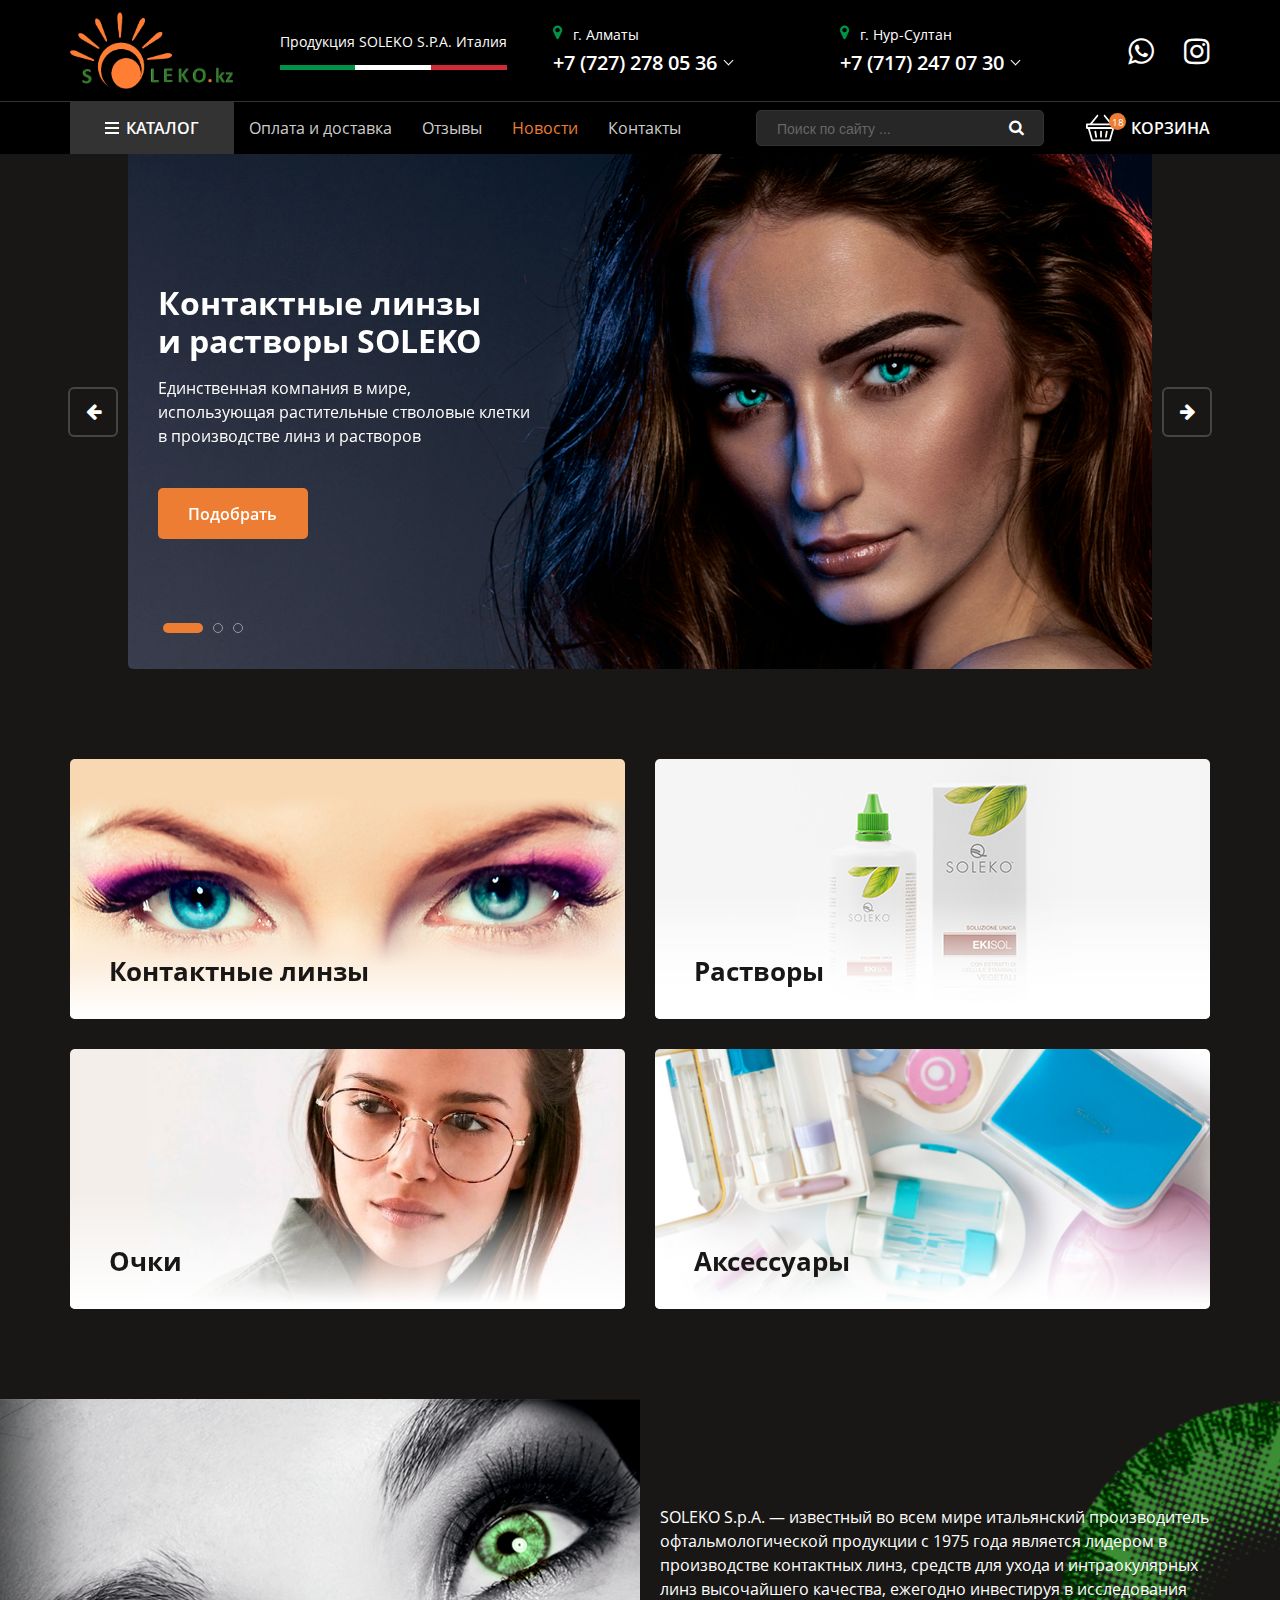
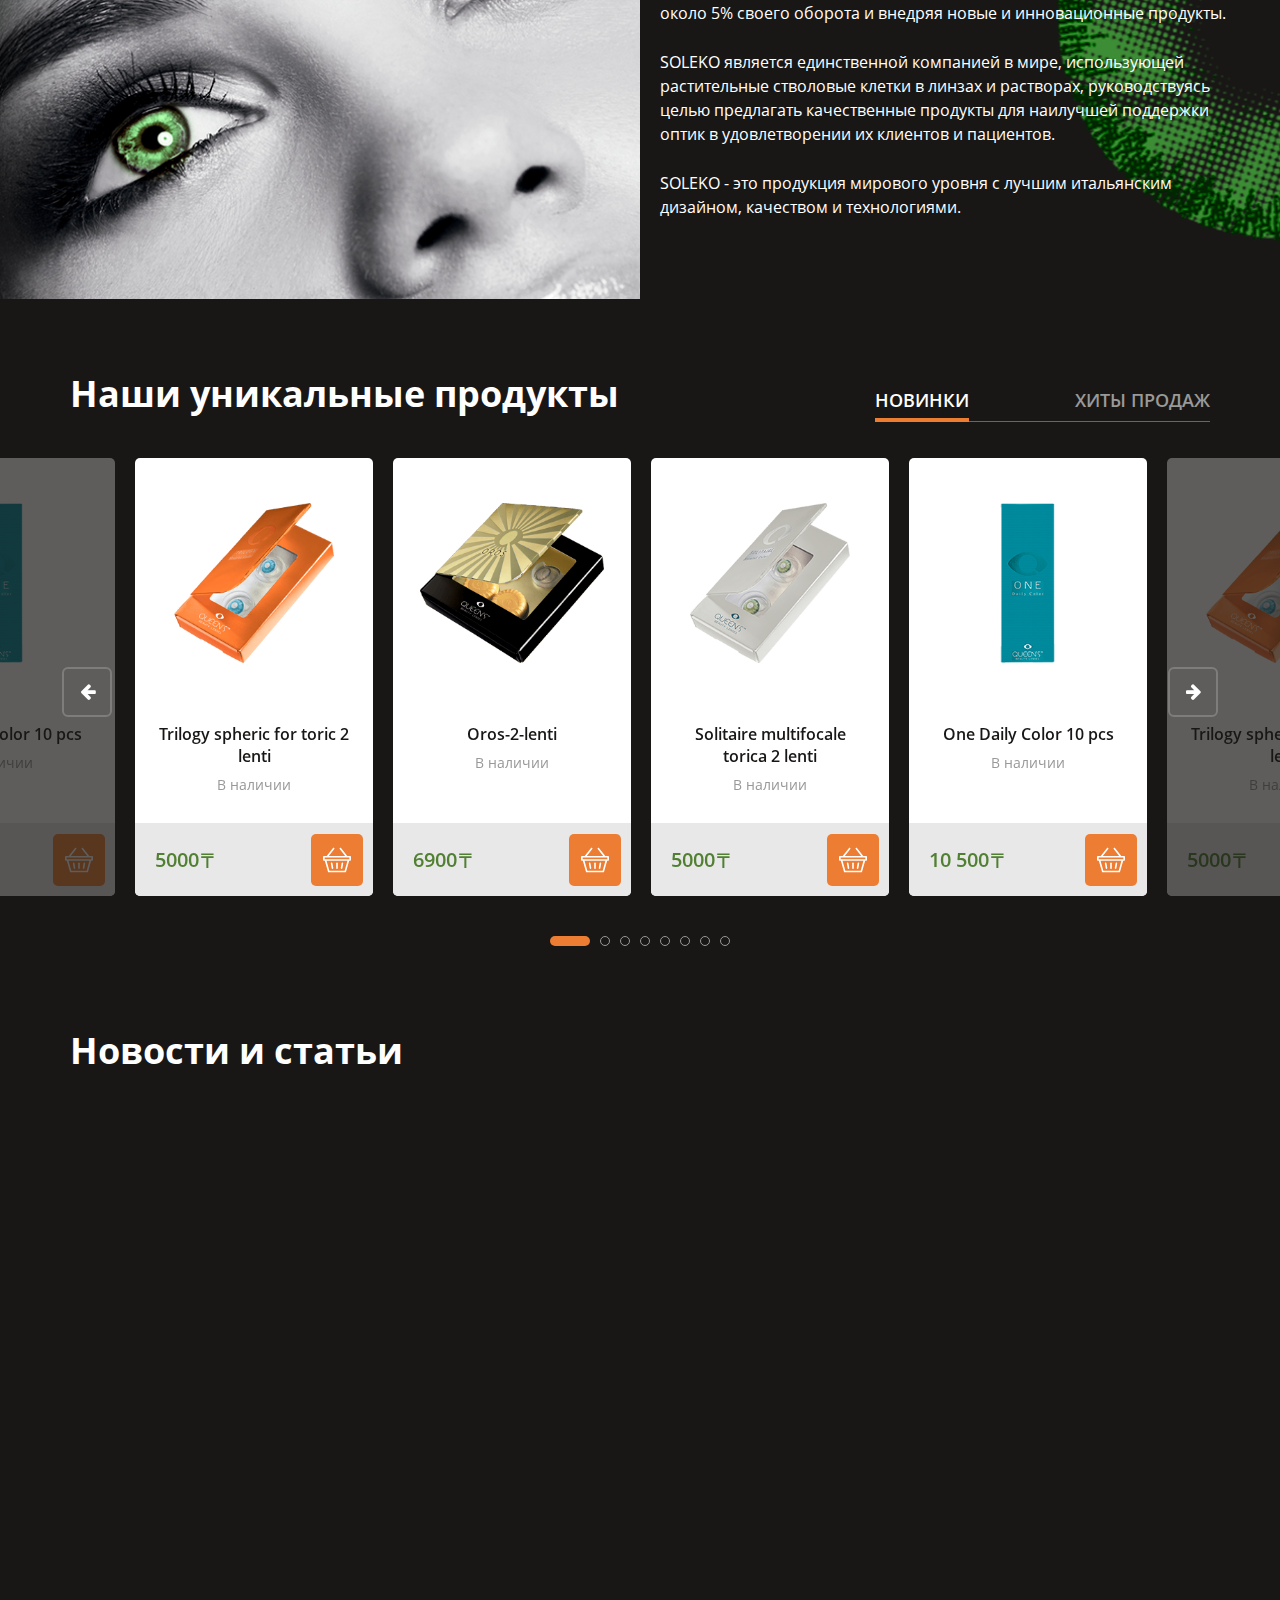
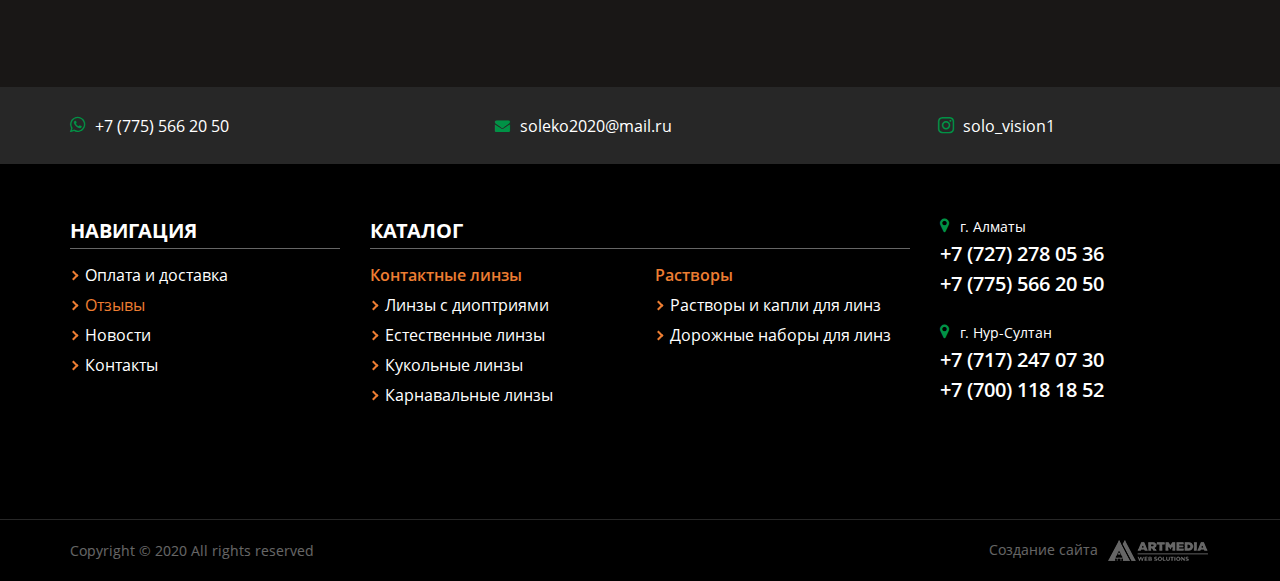
==== index.html @ b7d1049a "initial commit" ====
<!DOCTYPE html>
<html lang="ru">
<head>
	<meta charset="UTF-8">
    <meta name="viewport" content="width=device-width, initial-scale=1.0, maximum-scale=1">
    <meta http-equiv="X-UA-Compatible" content="ie=edge">
	<title>Главная</title>
	<link rel="stylesheet" href="css/libs.css">
	<link rel="stylesheet" href="css/style.css">
</head>
<body>
	<div class="preload">
		<div class="sk-double-bounce">
			<div class="sk-child sk-double-bounce-1"></div>
			<div class="sk-child sk-double-bounce-2"></div>
		</div>
	</div>
	
	<header class="header">
		<div class="header__upper">
			<div class="nav--btn">
				<span></span>
				<span></span>
				<span></span>
			</div>
			<div class="container flex spb center">
				<a href="index.html" class="logo-link"><img src="./img/logo.png" alt=""></a>
				<div class="col col--italy">
					<div class="text-sm">Продукция SOLEKO S.P.A. Италия</div>
					<div class="it-flag">
						<span></span>
						<span></span>
						<span></span>
					</div>
				</div>
	
				<div class="col col--loc">
					<div class="col--location text-sm">г. Алматы</div>
					<div class="dropdown">
						<a href="tel:+7(727)2780536">+7 (727) 278 05 36</a>
						<div class="trigger"></div>
						<div class="dropdown-menu">
							<a href="tel:+7(727)2780536">+7 (727) 278 05 37</a>
							<a href="tel:+7(727)2780536">+7 (727) 278 05 38</a>
							<a href="tel:+7(727)2780536">+7 (727) 278 05 49</a>
						</div>
					</div>
				</div>
	
				<div class="col col--loc">
					<div class="col--location text-sm">г. Нур-Султан</div>
					<div class="dropdown">
						<a href="tel:+7(727)2780536">+7 (717) 247 07 30</a>
						<div class="trigger"></div>
						<div class="dropdown-menu">
							<a href="tel:+7(727)2780536">+7 (727) 278 05 37</a>
							<a href="tel:+7(727)2780536">+7 (727) 278 05 38</a>
							<a href="tel:+7(727)2780536">+7 (727) 278 05 49</a>
						</div>
					</div>
				</div>
	
				<div class="h-soc flex center">
					<a href="https://wa.me/87272780536" target="_blank"><i class="fa fa-whatsapp" aria-hidden="true"></i></a>
					<a href="#" target="_blank"><i class="fa fa-instagram" aria-hidden="true"></i></a>
				</div>
	
			</div>
		</div>
	
		<div class="header__bottom">
			<div class="container flex spb center">
				<nav class="nav flex spb center">
					<div class="dropdown">
						<div class="ham">
							<span></span>
							<span></span>
							<span></span>
						</div>
						<a href="#" class="trigger">Каталог</a>
						<div class="dropdown-menu">
							<a href="category.html">Контактные линзы</a>
							<a href="category.html">Аксессуары</a>
							<a href="category.html">Растворы</a>
							<a href="category.html">Контактные линзы</a>
							<a href="category.html">Очки</a>
							<a href="category.html">Растворы</a>
						</div>
					</div>
	
					<a href="order.html">Оплата и доставка</a>
					<a href="#">Отзывы</a>
					<a href="#" class="active">Новости</a>
					<a href="contacts.html">Контакты</a>
				</nav>
	
				<div class="search-bar">
					<div class="m search-trigger"><i class="fa fa-search" aria-hidden="true"></i></div>
					<input type="search" required placeholder="Поиск по сайту ...">
					<button type="submit"><i class="fa fa-search" aria-hidden="true"></i></button>
				</div>
	
				<a href="cart.html" class="cart-link flex center">
					<img src="./img/basket.svg" alt="">
					<div class="mark">18</div>
					<span>Корзина</span>
				</a>
	
			</div>
		</div>
	
	</header>
	
	<div class="modal" id="success-send">
		<div class="modal__layer"></div>
		<div class="modal__block">
			<a href="#" class="close"></a>
			<h4>Ваша заявка успешно отправлена</h4>
		</div>
	</div>
	<div class="wrapper index-page">

		<section class="i-sl__section">
			<div class="container1500 slider i-sl">
				<div class="item">
					<img src="./img/sl1.jpg" alt="">
					<div class="container">
						<h1 class="wow fadeInUp" data-wow-duration=".9s">Контактные линзы<br>и растворы SOLEKO</h1>
						<div class="slider__desc wow fadeIn" data-wow-delay="1.1s" data-wow-duration="1s">Единственная компания в мире, <br>использующая растительные стволовые клетки <br>в производстве линз и растворов</div>
						<a href="category.html" class="btn">Подобрать</a>
					</div>
				</div>

				<div class="item">
					<img src="./img/sl1.jpg" alt="">
					<div class="container">
						<h1 class="wow fadeInUp" data-wow-duration=".9s">Контактные линзы<br>и растворы SOLEKO</h1>
						<div class="slider__desc wow fadeIn" data-wow-delay="1.1s" data-wow-duration="1s">Единственная компания в мире, <br>использующая растительные стволовые клетки <br>в производстве линз и растворов</div>
						<a href="category.html" class="btn">Подобрать</a>
					</div>
				</div>

				<div class="item">
					<img src="./img/sl1.jpg" alt="">
					<div class="container">
						<h1 class="wow fadeInUp" data-wow-duration=".9s">Контактные линзы<br>и растворы SOLEKO</h1>
						<div class="slider__desc wow fadeIn" data-wow-delay="1.1s" data-wow-duration="1s">Единственная компания в мире, <br>использующая растительные стволовые клетки <br>в производстве линз и растворов</div>
						<a href="category.html" class="btn">Подобрать</a>
					</div>
				</div>

			</div>
		</section>

		<section>
			<div class="container">
				<div class="catalog__grid">
					<a href="catalog.html" class="catalog__card">
						<div class="img-c">
							<img src="./img/c1.jpg" alt="">
						</div>
						<div class="catalog__card-name">Контактные линзы</div>
					</a>

					<a href="catalog.html" class="catalog__card">
						<div class="img-c">
							<img src="./img/c2.jpg" alt="">
						</div>
						<div class="catalog__card-name">Растворы</div>
					</a>

					<a href="catalog.html" class="catalog__card">
						<div class="img-c">
							<img src="./img/c3.jpg" alt="">
						</div>
						<div class="catalog__card-name">Очки</div>
					</a>

					<a href="catalog.html" class="catalog__card">
						<div class="img-c">
							<img src="./img/c4.jpg" alt="">
						</div>
						<div class="catalog__card-name">Аксессуары</div>
					</a>
				</div>
			</div>
		</section>

		<section class="ia">
			<img src="./img/side1.jpg" alt="" class="decor1">
			<img src="./img/g-l.png" alt="" class="decor2">
			<div class="ia__container">
				<h2 class="wow fadeInUp" data-wow-delay=".4s" data-wow-duration="1s">
					<div class="text-sm orange">О компании</div>
					SOLEKO
				</h2>

				<p>SOLEKO S.p.A. — известный во всем мире итальянский производитель офтальмологической  продукции с   1975 года является лидером в производстве контактных линз,  средств для ухода и интраокулярных линз высочайшего качества,  ежегодно инвестируя в исследования около 5% своего оборота и внедряя новые и инновационные продукты.</p>
				<p>SOLEKO является единственной компанией в мире,  использующей  растительные стволовые клетки в линзах и растворах, руководствуясь  целью предлагать качественные продукты для наилучшей поддержки  оптик в удовлетворении их клиентов и пациентов.</p>
				<p>SOLEKO - это продукция мирового уровня с  лучшим итальянским дизайном, качеством и технологиями.</p>
			</div>
		</section>

		<section class="else-section">
			<div class="container">
				<div class="flex spb upper-flex">
					<h2>Наши уникальные продукты</h2>

					<ul id="tabs" class="flex">
							<li id="current" class="tab-head"><a href="#" title="tab1">Новинки</a></li>
							<li id="" class="tab-head"><a href="#" title="tab2">Хиты продаж</a></li>
					</ul>
				</div>
				 
				<div id="content">
					<div id="tab1">
						<div class="else-slider else-slider1 slider-margin-fix slider">
						
							<div class="card">
								<a href="card.html" class="card__upper">
									<img src="./img/el1.png" alt="">
									<div class="card__title">Trilogy spheric for toric 2 lenti</div>
									<div class="card__stock">В наличии</div>
								</a>
								<div class="card__bottom">
									<div class="price">5000</div>
									<div class="btn"><img src="./img/basket.svg" alt=""></div>
								</div>
							</div>

							<div class="card">
								<a href="card.html" class="card__upper">
									<img src="./img/el2.png" alt="">
									<div class="card__title">Oros-2-lenti</div>
									<div class="card__stock">В наличии</div>
								</a>
								<div class="card__bottom">
									<div class="price">6900</div>
									<div class="btn"><img src="./img/basket.svg" alt=""></div>
								</div>
							</div>

							<div class="card">
								<a href="card.html" class="card__upper">
									<img src="./img/el3.png" alt="">
									<div class="card__title">Solitaire multifocale torica 2 lenti</div>
									<div class="card__stock">В наличии</div>
								</a>
								<div class="card__bottom">
									<div class="price">5000</div>
									<div class="btn"><img src="./img/basket.svg" alt=""></div>
								</div>
							</div>

							<div class="card">
								<a href="card.html" class="card__upper">
									<img src="./img/el4.png" alt="">
									<div class="card__title">One Daily Color 10 pcs</div>
									<div class="card__stock">В наличии</div>
								</a>
								<div class="card__bottom">
									<div class="price">10 500</div>
									<div class="btn"><img src="./img/basket.svg" alt=""></div>
								</div>
							</div>

							<div class="card">
								<a href="card.html" class="card__upper">
									<img src="./img/el1.png" alt="">
									<div class="card__title">Trilogy spheric for toric 2 lenti</div>
									<div class="card__stock">В наличии</div>
								</a>
								<div class="card__bottom">
									<div class="price">5000</div>
									<div class="btn"><img src="./img/basket.svg" alt=""></div>
								</div>
							</div>

							<div class="card">
								<a href="card.html" class="card__upper">
									<img src="./img/el2.png" alt="">
									<div class="card__title">Oros-2-lenti</div>
									<div class="card__stock">В наличии</div>
								</a>
								<div class="card__bottom">
									<div class="price">6900</div>
									<div class="btn"><img src="./img/basket.svg" alt=""></div>
								</div>
							</div>

							<div class="card">
								<a href="card.html" class="card__upper">
									<img src="./img/el3.png" alt="">
									<div class="card__title">Solitaire multifocale torica 2 lenti</div>
									<div class="card__stock">В наличии</div>
								</a>
								<div class="card__bottom">
									<div class="price">5000</div>
									<div class="btn"><img src="./img/basket.svg" alt=""></div>
								</div>
							</div>

							<div class="card">
								<a href="card.html" class="card__upper">
									<img src="./img/el4.png" alt="">
									<div class="card__title">One Daily Color 10 pcs</div>
									<div class="card__stock">В наличии</div>
								</a>
								<div class="card__bottom">
									<div class="price">10 500</div>
									<div class="btn"><img src="./img/basket.svg" alt=""></div>
								</div>
							</div>

						</div>
					</div>

					<div id="tab2">
						<div class="else-slider else-slider2 slider-margin-fix slider">
						
							<div class="card">
								<a href="card.html" class="card__upper">
									<img src="./img/el1.png" alt="">
									<div class="card__title">Trilogy spheric for toric 2 lenti</div>
									<div class="card__stock">В наличии</div>
								</a>
								<div class="card__bottom">
									<div class="price">5000</div>
									<div class="btn"><img src="./img/basket.svg" alt=""></div>
								</div>
							</div>

							<div class="card">
								<a href="card.html" class="card__upper">
									<img src="./img/el2.png" alt="">
									<div class="card__title">Oros-2-lenti</div>
									<div class="card__stock">В наличии</div>
								</a>
								<div class="card__bottom">
									<div class="price">6900</div>
									<div class="btn"><img src="./img/basket.svg" alt=""></div>
								</div>
							</div>

							<div class="card">
								<a href="card.html" class="card__upper">
									<img src="./img/el3.png" alt="">
									<div class="card__title">Solitaire multifocale torica 2 lenti</div>
									<div class="card__stock">В наличии</div>
								</a>
								<div class="card__bottom">
									<div class="price">5000</div>
									<div class="btn"><img src="./img/basket.svg" alt=""></div>
								</div>
							</div>

							<div class="card">
								<a href="card.html" class="card__upper">
									<img src="./img/el4.png" alt="">
									<div class="card__title">One Daily Color 10 pcs</div>
									<div class="card__stock">В наличии</div>
								</a>
								<div class="card__bottom">
									<div class="price">10 500</div>
									<div class="btn"><img src="./img/basket.svg" alt=""></div>
								</div>
							</div>

							<div class="card">
								<a href="card.html" class="card__upper">
									<img src="./img/el1.png" alt="">
									<div class="card__title">Trilogy spheric for toric 2 lenti</div>
									<div class="card__stock">В наличии</div>
								</a>
								<div class="card__bottom">
									<div class="price">5000</div>
									<div class="btn"><img src="./img/basket.svg" alt=""></div>
								</div>
							</div>

							<div class="card">
								<a href="card.html" class="card__upper">
									<img src="./img/el2.png" alt="">
									<div class="card__title">Oros-2-lenti</div>
									<div class="card__stock">В наличии</div>
								</a>
								<div class="card__bottom">
									<div class="price">6900</div>
									<div class="btn"><img src="./img/basket.svg" alt=""></div>
								</div>
							</div>

							<div class="card">
								<a href="card.html" class="card__upper">
									<img src="./img/el3.png" alt="">
									<div class="card__title">Solitaire multifocale torica 2 lenti</div>
									<div class="card__stock">В наличии</div>
								</a>
								<div class="card__bottom">
									<div class="price">5000</div>
									<div class="btn"><img src="./img/basket.svg" alt=""></div>
								</div>
							</div>

							<div class="card">
								<a href="card.html" class="card__upper">
									<img src="./img/el4.png" alt="">
									<div class="card__title">One Daily Color 10 pcs</div>
									<div class="card__stock">В наличии</div>
								</a>
								<div class="card__bottom">
									<div class="price">10 500</div>
									<div class="btn"><img src="./img/basket.svg" alt=""></div>
								</div>
							</div>

						</div>
					</div>
				</div>

			</div>
		</section>

		<section class="news-section">
			<div class="container">
				<h2>Новости и статьи</h2>
				<div class="grid3">
					<a href="#" class="n-card wow fadeInUp" data-wow-duration="1.5s" data-wow-delay="0s">
						<div class="img-c"><img src="./img/n1.jpg" alt=""></div>
						<div class="n-card__text">
							<div class="n-card__title">Можно ли спать в контактных линзах?</div>
						<div class="n-card__desc">В городском ритме жизни при каждодневной усталости после работы (учебы) бывает, что на уход за контактными линзами не хватает, времени и сил. И мы часто задаемся такими вопросами, как: «Можно ли спать в контактных линзах?», «Не нанесет ли это вред зрению?», «Как это повлияет на срок службы линз?».</div>
						<div class="n-card__date">7 октября, 2020</div>
						</div>
					</a>
	
					<a href="#" class="n-card wow fadeInUp" data-wow-duration="1.5s" data-wow-delay=".6s">
						<div class="img-c"><img src="./img/n2.jpg" alt=""></div>
						<div class="n-card__text">
							<div class="n-card__title">Как правильно ухаживать за контактными линзами?</div>
						<div class="n-card__desc">Многие носители контактных линз не раз сталкивались с выражением, что комфортное ношение на протяжении всего срока линз зависит именно от «правильного» ухода за контактными линзами. Давайте попробуем разобраться, какой уход «правильный»?</div>
						<div class="n-card__date">5 октября, 2020</div>
						</div>
					</a>
	
					<a href="#" class="n-card wow fadeInUp" data-wow-duration="1.5s" data-wow-delay="1.2s">
						<div class="img-c"><img src="./img/n3.jpg" alt=""></div>
						<div class="n-card__text">
							<div class="n-card__title">Как подобрать базовую кривизну и диаметр линзы?</div>
						<div class="n-card__desc">Многие носители контактных линз не раз сталкивались с выражением, что комфортное ношение на протяжении всего срока линз зависит именно от «правильного» ухода за контактными линзами. Давайте попробуем разобраться, какой уход «правильный»?</div>
						<div class="n-card__date">2 октября, 2020</div>
						</div>
					</a>
				</div>
			</div>
		</section>

	</div>
<footer class="footer">
  <div class="footer__upper">
    <div class="container flex center spb">
      <a href="https://wa.me/87755662050" target="_blank" class="col--whatsapp">
        <span>+7 (775) 566 20 50</span>
      </a>

      <a href="mailto:soleko2020@mail.ru" target="_blank" class="col--email">
        <span>soleko2020@mail.ru</span>
      </a>

      <a href="#" target="_blank" class="col--inst">
        <span>solo_vision1</span>
      </a>
    </div>    
  </div>

  <div class="footer__middle">
    <div class="container grid3">
      <div class="f_col f--nav">
        <div class="f_col--title">Навигация</div>
        <ul class="check--list">
          <li><a href="#">Оплата и доставка</a></li>
          <li><a href="#" class="active">Отзывы</a></li>
          <li><a href="#">Новости</a></li>
          <li><a href="contacts.html">Контакты</a></li>
        </ul>
      </div>

      <div class="f_col f--cat">
        <div class="f_col--title">Каталог</div>
        <div class="grid2">

          <ul class="check--list with--subs">
            <li class="sub">Контактные линзы</li>
            <li><a href="category.html">Линзы с диоптриями</a></li>
            <li><a href="category.html">Естественные линзы</a></li>
            <li><a href="category.html">Кукольные линзы</a></li>
            <li><a href="category.html">Карнавальные линзы</a></li>
          </ul>

          <ul class="check--list with--subs">
            <li class="sub">Растворы</li>
            <li><a href="category.html">Растворы и капли для линз</a></li>
            <li><a href="category.html">Дорожные наборы для линз</a></li>
          </ul>

        </div>
      </div>

      <div class="f_col f--locations">
        <div class="loc--unit">
          <div class="col--location">г. Алматы</div>
          <a href="tel:+77272780536">+7 (727) 278 05 36</a>
          <a href="tel:+77272780536">+7 (775) 566 20 50</a>
        </div>

        <div class="loc--unit">
          <div class="col--location">г. Нур-Султан</div>
          <a href="tel:+77272780536">+7 (717) 247 07 30</a>
          <a href="tel:+77272780536">+7 (700) 118 18 52</a>
        </div>
      </div>
    </div>  
  </div>

  <div class="footer__bottom">
    <div class="container flex spb center">
      <div class="copy">Copyright © 2020 All rights reserved</div>
      <div class="art-link">
        <a href="https://www.artmedia.kz/" target="_blank">Создание сайта</a>
        <img src="./img/art.png" alt="">
      </div>
    </div>
  </div>
</footer>
<script type="text/javascript" src="js/jquery.js"></script>
<script type="text/javascript" src="js/libs.js"></script>
<script>
	wow = new WOW({
		boxClass:     'wow',      
		animateClass: 'animated', 
		offset:       0,          
		mobile:       false,       
		live:         true        
})
wow.init();		
</script>
<script type="text/javascript" src="js/main.js"></script>
</body>
</html>
---- css/libs.css ----
@charset 'UTF-8';.slick-next,.slick-prev{font-size:0;line-height:0;position:absolute;top:50%;display:block;width:20px;height:20px;padding:0;-webkit-transform:translate(0,-50%);-ms-transform:translate(0,-50%);transform:translate(0,-50%);cursor:pointer;color:transparent;border:none;outline:0;background:0 0}.slick-next:focus,.slick-next:hover,.slick-prev:focus,.slick-prev:hover{color:transparent;outline:0;background:0 0}.slick-next:focus:before,.slick-next:hover:before,.slick-prev:focus:before,.slick-prev:hover:before{opacity:1}.slick-next.slick-disabled:before,.slick-prev.slick-disabled:before{opacity:.25}.slick-next:before,.slick-prev:before{font-family:slick;font-size:20px;line-height:1;opacity:.75;color:#fff;-webkit-font-smoothing:antialiased;-moz-osx-font-smoothing:grayscale}.slick-prev{left:-25px}[dir=rtl] .slick-prev{right:-25px;left:auto}.slick-prev:before{content:'←'}[dir=rtl] .slick-prev:before{content:'→'}.slick-next{right:-25px}[dir=rtl] .slick-next{right:auto;left:-25px}.slick-next:before{content:'→'}[dir=rtl] .slick-next:before{content:'←'}.slick-dotted.slick-slider{margin-bottom:30px}.slick-dots{position:absolute;bottom:-25px;display:block;width:100%;padding:0;margin:0;list-style:none;text-align:center}.slick-dots li{position:relative;display:inline-block;width:20px;height:20px;margin:0 5px;padding:0;cursor:pointer}.slick-dots li button{font-size:0;line-height:0;display:block;width:20px;height:20px;padding:5px;cursor:pointer;color:transparent;border:0;outline:0;background:0 0}.slick-dots li button:focus,.slick-dots li button:hover{outline:0}.slick-dots li button:focus:before,.slick-dots li button:hover:before{opacity:1}.slick-dots li button:before{font-family:slick;font-size:6px;line-height:20px;position:absolute;top:0;left:0;width:20px;height:20px;content:'•';text-align:center;opacity:.25;color:#000;-webkit-font-smoothing:antialiased;-moz-osx-font-smoothing:grayscale}.slick-dots li.slick-active button:before{opacity:.75;color:#000}.slick-slider{position:relative;display:block;box-sizing:border-box;-webkit-user-select:none;-moz-user-select:none;-ms-user-select:none;user-select:none;-webkit-touch-callout:none;-khtml-user-select:none;-ms-touch-action:pan-y;touch-action:pan-y;-webkit-tap-highlight-color:transparent}.slick-list{position:relative;display:block;overflow:hidden;margin:0;padding:0}.slick-list:focus{outline:0}.slick-list.dragging{cursor:pointer;cursor:hand}.slick-slider .slick-list,.slick-slider .slick-track{-webkit-transform:translate3d(0,0,0);-moz-transform:translate3d(0,0,0);-ms-transform:translate3d(0,0,0);-o-transform:translate3d(0,0,0);transform:translate3d(0,0,0)}.slick-track{position:relative;top:0;left:0;display:block}.slick-track:after,.slick-track:before{display:table;content:''}.slick-track:after{clear:both}.slick-loading .slick-track{visibility:hidden}.slick-slide{display:none;float:left;height:100%;min-height:1px}[dir=rtl] .slick-slide{float:right}.slick-slide img{display:block}.slick-slide.slick-loading img{display:none}.slick-slide.dragging img{pointer-events:none}.slick-initialized .slick-slide{display:block}.slick-loading .slick-slide{visibility:hidden}.slick-vertical .slick-slide{display:block;height:auto;border:1px solid transparent}.slick-arrow.slick-hidden{display:none}/*!
 * animate.css -http://daneden.me/animate
 * Version - 3.5.2
 * Licensed under the MIT license - http://opensource.org/licenses/MIT
 *
 * Copyright (c) 2017 Daniel Eden
 */.animated{animation-duration:1s;animation-fill-mode:both}.animated.infinite{animation-iteration-count:infinite}.animated.hinge{animation-duration:2s}.animated.bounceIn,.animated.bounceOut,.animated.flipOutX,.animated.flipOutY{animation-duration:.75s}@keyframes bounce{20%,53%,80%,from,to{animation-timing-function:cubic-bezier(.215,.61,.355,1);transform:translate3d(0,0,0)}40%,43%{animation-timing-function:cubic-bezier(.755,.050,.855,.060);transform:translate3d(0,-30px,0)}70%{animation-timing-function:cubic-bezier(.755,.050,.855,.060);transform:translate3d(0,-15px,0)}90%{transform:translate3d(0,-4px,0)}}.bounce{animation-name:bounce;transform-origin:center bottom}@keyframes flash{50%,from,to{opacity:1}25%,75%{opacity:0}}.flash{animation-name:flash}@keyframes pulse{from{transform:scale3d(1,1,1)}50%{transform:scale3d(1.05,1.05,1.05)}to{transform:scale3d(1,1,1)}}.pulse{animation-name:pulse}@keyframes rubberBand{from{transform:scale3d(1,1,1)}30%{transform:scale3d(1.25,.75,1)}40%{transform:scale3d(.75,1.25,1)}50%{transform:scale3d(1.15,.85,1)}65%{transform:scale3d(.95,1.05,1)}75%{transform:scale3d(1.05,.95,1)}to{transform:scale3d(1,1,1)}}.rubberBand{animation-name:rubberBand}@keyframes shake{from,to{transform:translate3d(0,0,0)}10%,30%,50%,70%,90%{transform:translate3d(-10px,0,0)}20%,40%,60%,80%{transform:translate3d(10px,0,0)}}.shake{animation-name:shake}@keyframes headShake{0%{transform:translateX(0)}6.5%{transform:translateX(-6px) rotateY(-9deg)}18.5%{transform:translateX(5px) rotateY(7deg)}31.5%{transform:translateX(-3px) rotateY(-5deg)}43.5%{transform:translateX(2px) rotateY(3deg)}50%{transform:translateX(0)}}.headShake{animation-timing-function:ease-in-out;animation-name:headShake}@keyframes swing{20%{transform:rotate3d(0,0,1,15deg)}40%{transform:rotate3d(0,0,1,-10deg)}60%{transform:rotate3d(0,0,1,5deg)}80%{transform:rotate3d(0,0,1,-5deg)}to{transform:rotate3d(0,0,1,0deg)}}.swing{transform-origin:top center;animation-name:swing}@keyframes tada{from{transform:scale3d(1,1,1)}10%,20%{transform:scale3d(.9,.9,.9) rotate3d(0,0,1,-3deg)}30%,50%,70%,90%{transform:scale3d(1.1,1.1,1.1) rotate3d(0,0,1,3deg)}40%,60%,80%{transform:scale3d(1.1,1.1,1.1) rotate3d(0,0,1,-3deg)}to{transform:scale3d(1,1,1)}}.tada{animation-name:tada}@keyframes wobble{from{transform:none}15%{transform:translate3d(-25%,0,0) rotate3d(0,0,1,-5deg)}30%{transform:translate3d(20%,0,0) rotate3d(0,0,1,3deg)}45%{transform:translate3d(-15%,0,0) rotate3d(0,0,1,-3deg)}60%{transform:translate3d(10%,0,0) rotate3d(0,0,1,2deg)}75%{transform:translate3d(-5%,0,0) rotate3d(0,0,1,-1deg)}to{transform:none}}.wobble{animation-name:wobble}@keyframes jello{11.1%,from,to{transform:none}22.2%{transform:skewX(-12.5deg) skewY(-12.5deg)}33.3%{transform:skewX(6.25deg) skewY(6.25deg)}44.4%{transform:skewX(-3.125deg) skewY(-3.125deg)}55.5%{transform:skewX(1.5625deg) skewY(1.5625deg)}66.6%{transform:skewX(-.78125deg) skewY(-.78125deg)}77.7%{transform:skewX(.390625deg) skewY(.390625deg)}88.8%{transform:skewX(-.1953125deg) skewY(-.1953125deg)}}.jello{animation-name:jello;transform-origin:center}@keyframes bounceIn{20%,40%,60%,80%,from,to{animation-timing-function:cubic-bezier(.215,.61,.355,1)}0%{opacity:0;transform:scale3d(.3,.3,.3)}20%{transform:scale3d(1.1,1.1,1.1)}40%{transform:scale3d(.9,.9,.9)}60%{opacity:1;transform:scale3d(1.03,1.03,1.03)}80%{transform:scale3d(.97,.97,.97)}to{opacity:1;transform:scale3d(1,1,1)}}.bounceIn{animation-name:bounceIn}@keyframes bounceInDown{60%,75%,90%,from,to{animation-timing-function:cubic-bezier(.215,.61,.355,1)}0%{opacity:0;transform:translate3d(0,-3000px,0)}60%{opacity:1;transform:translate3d(0,25px,0)}75%{transform:translate3d(0,-10px,0)}90%{transform:translate3d(0,5px,0)}to{transform:none}}.bounceInDown{animation-name:bounceInDown}@keyframes bounceInLeft{60%,75%,90%,from,to{animation-timing-function:cubic-bezier(.215,.61,.355,1)}0%{opacity:0;transform:translate3d(-3000px,0,0)}60%{opacity:1;transform:translate3d(25px,0,0)}75%{transform:translate3d(-10px,0,0)}90%{transform:translate3d(5px,0,0)}to{transform:none}}.bounceInLeft{animation-name:bounceInLeft}@keyframes bounceInRight{60%,75%,90%,from,to{animation-timing-function:cubic-bezier(.215,.61,.355,1)}from{opacity:0;transform:translate3d(3000px,0,0)}60%{opacity:1;transform:translate3d(-25px,0,0)}75%{transform:translate3d(10px,0,0)}90%{transform:translate3d(-5px,0,0)}to{transform:none}}.bounceInRight{animation-name:bounceInRight}@keyframes bounceInUp{60%,75%,90%,from,to{animation-timing-function:cubic-bezier(.215,.61,.355,1)}from{opacity:0;transform:translate3d(0,3000px,0)}60%{opacity:1;transform:translate3d(0,-20px,0)}75%{transform:translate3d(0,10px,0)}90%{transform:translate3d(0,-5px,0)}to{transform:translate3d(0,0,0)}}.bounceInUp{animation-name:bounceInUp}@keyframes bounceOut{20%{transform:scale3d(.9,.9,.9)}50%,55%{opacity:1;transform:scale3d(1.1,1.1,1.1)}to{opacity:0;transform:scale3d(.3,.3,.3)}}.bounceOut{animation-name:bounceOut}@keyframes bounceOutDown{20%{transform:translate3d(0,10px,0)}40%,45%{opacity:1;transform:translate3d(0,-20px,0)}to{opacity:0;transform:translate3d(0,2000px,0)}}.bounceOutDown{animation-name:bounceOutDown}@keyframes bounceOutLeft{20%{opacity:1;transform:translate3d(20px,0,0)}to{opacity:0;transform:translate3d(-2000px,0,0)}}.bounceOutLeft{animation-name:bounceOutLeft}@keyframes bounceOutRight{20%{opacity:1;transform:translate3d(-20px,0,0)}to{opacity:0;transform:translate3d(2000px,0,0)}}.bounceOutRight{animation-name:bounceOutRight}@keyframes bounceOutUp{20%{transform:translate3d(0,-10px,0)}40%,45%{opacity:1;transform:translate3d(0,20px,0)}to{opacity:0;transform:translate3d(0,-2000px,0)}}.bounceOutUp{animation-name:bounceOutUp}@keyframes fadeIn{from{opacity:0}to{opacity:1}}.fadeIn{animation-name:fadeIn}@keyframes fadeInDown{from{opacity:0;transform:translate3d(0,-100%,0)}to{opacity:1;transform:none}}.fadeInDown{animation-name:fadeInDown}@keyframes fadeInDownBig{from{opacity:0;transform:translate3d(0,-2000px,0)}to{opacity:1;transform:none}}.fadeInDownBig{animation-name:fadeInDownBig}@keyframes fadeInLeft{from{opacity:0;transform:translate3d(-100%,0,0)}to{opacity:1;transform:none}}.fadeInLeft{animation-name:fadeInLeft}@keyframes fadeInLeftBig{from{opacity:0;transform:translate3d(-2000px,0,0)}to{opacity:1;transform:none}}.fadeInLeftBig{animation-name:fadeInLeftBig}@keyframes fadeInRight{from{opacity:0;transform:translate3d(100%,0,0)}to{opacity:1;transform:none}}.fadeInRight{animation-name:fadeInRight}@keyframes fadeInRightBig{from{opacity:0;transform:translate3d(2000px,0,0)}to{opacity:1;transform:none}}.fadeInRightBig{animation-name:fadeInRightBig}@keyframes fadeInUp{from{opacity:0;transform:translate3d(0,100%,0)}to{opacity:1;transform:none}}.fadeInUp{animation-name:fadeInUp}@keyframes fadeInUpBig{from{opacity:0;transform:translate3d(0,2000px,0)}to{opacity:1;transform:none}}.fadeInUpBig{animation-name:fadeInUpBig}@keyframes fadeOut{from{opacity:1}to{opacity:0}}.fadeOut{animation-name:fadeOut}@keyframes fadeOutDown{from{opacity:1}to{opacity:0;transform:translate3d(0,100%,0)}}.fadeOutDown{animation-name:fadeOutDown}@keyframes fadeOutDownBig{from{opacity:1}to{opacity:0;transform:translate3d(0,2000px,0)}}.fadeOutDownBig{animation-name:fadeOutDownBig}@keyframes fadeOutLeft{from{opacity:1}to{opacity:0;transform:translate3d(-100%,0,0)}}.fadeOutLeft{animation-name:fadeOutLeft}@keyframes fadeOutLeftBig{from{opacity:1}to{opacity:0;transform:translate3d(-2000px,0,0)}}.fadeOutLeftBig{animation-name:fadeOutLeftBig}@keyframes fadeOutRight{from{opacity:1}to{opacity:0;transform:translate3d(100%,0,0)}}.fadeOutRight{animation-name:fadeOutRight}@keyframes fadeOutRightBig{from{opacity:1}to{opacity:0;transform:translate3d(2000px,0,0)}}.fadeOutRightBig{animation-name:fadeOutRightBig}@keyframes fadeOutUp{from{opacity:1}to{opacity:0;transform:translate3d(0,-100%,0)}}.fadeOutUp{animation-name:fadeOutUp}@keyframes fadeOutUpBig{from{opacity:1}to{opacity:0;transform:translate3d(0,-2000px,0)}}.fadeOutUpBig{animation-name:fadeOutUpBig}@keyframes flip{from{transform:perspective(400px) rotate3d(0,1,0,-360deg);animation-timing-function:ease-out}40%{transform:perspective(400px) translate3d(0,0,150px) rotate3d(0,1,0,-190deg);animation-timing-function:ease-out}50%{transform:perspective(400px) translate3d(0,0,150px) rotate3d(0,1,0,-170deg);animation-timing-function:ease-in}80%{transform:perspective(400px) scale3d(.95,.95,.95);animation-timing-function:ease-in}to{transform:perspective(400px);animation-timing-function:ease-in}}.animated.flip{-webkit-backface-visibility:visible;backface-visibility:visible;animation-name:flip}@keyframes flipInX{from{transform:perspective(400px) rotate3d(1,0,0,90deg);animation-timing-function:ease-in;opacity:0}40%{transform:perspective(400px) rotate3d(1,0,0,-20deg);animation-timing-function:ease-in}60%{transform:perspective(400px) rotate3d(1,0,0,10deg);opacity:1}80%{transform:perspective(400px) rotate3d(1,0,0,-5deg)}to{transform:perspective(400px)}}.flipInX{-webkit-backface-visibility:visible!important;backface-visibility:visible!important;animation-name:flipInX}@keyframes flipInY{from{transform:perspective(400px) rotate3d(0,1,0,90deg);animation-timing-function:ease-in;opacity:0}40%{transform:perspective(400px) rotate3d(0,1,0,-20deg);animation-timing-function:ease-in}60%{transform:perspective(400px) rotate3d(0,1,0,10deg);opacity:1}80%{transform:perspective(400px) rotate3d(0,1,0,-5deg)}to{transform:perspective(400px)}}.flipInY{-webkit-backface-visibility:visible!important;backface-visibility:visible!important;animation-name:flipInY}@keyframes flipOutX{from{transform:perspective(400px)}30%{transform:perspective(400px) rotate3d(1,0,0,-20deg);opacity:1}to{transform:perspective(400px) rotate3d(1,0,0,90deg);opacity:0}}.flipOutX{animation-name:flipOutX;-webkit-backface-visibility:visible!important;backface-visibility:visible!important}@keyframes flipOutY{from{transform:perspective(400px)}30%{transform:perspective(400px) rotate3d(0,1,0,-15deg);opacity:1}to{transform:perspective(400px) rotate3d(0,1,0,90deg);opacity:0}}.flipOutY{-webkit-backface-visibility:visible!important;backface-visibility:visible!important;animation-name:flipOutY}@keyframes lightSpeedIn{from{transform:translate3d(100%,0,0) skewX(-30deg);opacity:0}60%{transform:skewX(20deg);opacity:1}80%{transform:skewX(-5deg);opacity:1}to{transform:none;opacity:1}}.lightSpeedIn{animation-name:lightSpeedIn;animation-timing-function:ease-out}@keyframes lightSpeedOut{from{opacity:1}to{transform:translate3d(100%,0,0) skewX(30deg);opacity:0}}.lightSpeedOut{animation-name:lightSpeedOut;animation-timing-function:ease-in}@keyframes rotateIn{from{transform-origin:center;transform:rotate3d(0,0,1,-200deg);opacity:0}to{transform-origin:center;transform:none;opacity:1}}.rotateIn{animation-name:rotateIn}@keyframes rotateInDownLeft{from{transform-origin:left bottom;transform:rotate3d(0,0,1,-45deg);opacity:0}to{transform-origin:left bottom;transform:none;opacity:1}}.rotateInDownLeft{animation-name:rotateInDownLeft}@keyframes rotateInDownRight{from{transform-origin:right bottom;transform:rotate3d(0,0,1,45deg);opacity:0}to{transform-origin:right bottom;transform:none;opacity:1}}.rotateInDownRight{animation-name:rotateInDownRight}@keyframes rotateInUpLeft{from{transform-origin:left bottom;transform:rotate3d(0,0,1,45deg);opacity:0}to{transform-origin:left bottom;transform:none;opacity:1}}.rotateInUpLeft{animation-name:rotateInUpLeft}@keyframes rotateInUpRight{from{transform-origin:right bottom;transform:rotate3d(0,0,1,-90deg);opacity:0}to{transform-origin:right bottom;transform:none;opacity:1}}.rotateInUpRight{animation-name:rotateInUpRight}@keyframes rotateOut{from{transform-origin:center;opacity:1}to{transform-origin:center;transform:rotate3d(0,0,1,200deg);opacity:0}}.rotateOut{animation-name:rotateOut}@keyframes rotateOutDownLeft{from{transform-origin:left bottom;opacity:1}to{transform-origin:left bottom;transform:rotate3d(0,0,1,45deg);opacity:0}}.rotateOutDownLeft{animation-name:rotateOutDownLeft}@keyframes rotateOutDownRight{from{transform-origin:right bottom;opacity:1}to{transform-origin:right bottom;transform:rotate3d(0,0,1,-45deg);opacity:0}}.rotateOutDownRight{animation-name:rotateOutDownRight}@keyframes rotateOutUpLeft{from{transform-origin:left bottom;opacity:1}to{transform-origin:left bottom;transform:rotate3d(0,0,1,-45deg);opacity:0}}.rotateOutUpLeft{animation-name:rotateOutUpLeft}@keyframes rotateOutUpRight{from{transform-origin:right bottom;opacity:1}to{transform-origin:right bottom;transform:rotate3d(0,0,1,90deg);opacity:0}}.rotateOutUpRight{animation-name:rotateOutUpRight}@keyframes hinge{0%{transform-origin:top left;animation-timing-function:ease-in-out}20%,60%{transform:rotate3d(0,0,1,80deg);transform-origin:top left;animation-timing-function:ease-in-out}40%,80%{transform:rotate3d(0,0,1,60deg);transform-origin:top left;animation-timing-function:ease-in-out;opacity:1}to{transform:translate3d(0,700px,0);opacity:0}}.hinge{animation-name:hinge}@keyframes jackInTheBox{from{opacity:0;transform:scale(.1) rotate(30deg);transform-origin:center bottom}50%{transform:rotate(-10deg)}70%{transform:rotate(3deg)}to{opacity:1;transform:scale(1)}}.jackInTheBox{animation-name:jackInTheBox}@keyframes rollIn{from{opacity:0;transform:translate3d(-100%,0,0) rotate3d(0,0,1,-120deg)}to{opacity:1;transform:none}}.rollIn{animation-name:rollIn}@keyframes rollOut{from{opacity:1}to{opacity:0;transform:translate3d(100%,0,0) rotate3d(0,0,1,120deg)}}.rollOut{animation-name:rollOut}@keyframes zoomIn{from{opacity:0;transform:scale3d(.3,.3,.3)}50%{opacity:1}}.zoomIn{animation-name:zoomIn}@keyframes zoomInDown{from{opacity:0;transform:scale3d(.1,.1,.1) translate3d(0,-1000px,0);animation-timing-function:cubic-bezier(.55,.055,.675,.19)}60%{opacity:1;transform:scale3d(.475,.475,.475) translate3d(0,60px,0);animation-timing-function:cubic-bezier(.175,.885,.32,1)}}.zoomInDown{animation-name:zoomInDown}@keyframes zoomInLeft{from{opacity:0;transform:scale3d(.1,.1,.1) translate3d(-1000px,0,0);animation-timing-function:cubic-bezier(.55,.055,.675,.19)}60%{opacity:1;transform:scale3d(.475,.475,.475) translate3d(10px,0,0);animation-timing-function:cubic-bezier(.175,.885,.32,1)}}.zoomInLeft{animation-name:zoomInLeft}@keyframes zoomInRight{from{opacity:0;transform:scale3d(.1,.1,.1) translate3d(1000px,0,0);animation-timing-function:cubic-bezier(.55,.055,.675,.19)}60%{opacity:1;transform:scale3d(.475,.475,.475) translate3d(-10px,0,0);animation-timing-function:cubic-bezier(.175,.885,.32,1)}}.zoomInRight{animation-name:zoomInRight}@keyframes zoomInUp{from{opacity:0;transform:scale3d(.1,.1,.1) translate3d(0,1000px,0);animation-timing-function:cubic-bezier(.55,.055,.675,.19)}60%{opacity:1;transform:scale3d(.475,.475,.475) translate3d(0,-60px,0);animation-timing-function:cubic-bezier(.175,.885,.32,1)}}.zoomInUp{animation-name:zoomInUp}@keyframes zoomOut{from{opacity:1}50%{opacity:0;transform:scale3d(.3,.3,.3)}to{opacity:0}}.zoomOut{animation-name:zoomOut}@keyframes zoomOutDown{40%{opacity:1;transform:scale3d(.475,.475,.475) translate3d(0,-60px,0);animation-timing-function:cubic-bezier(.55,.055,.675,.19)}to{opacity:0;transform:scale3d(.1,.1,.1) translate3d(0,2000px,0);transform-origin:center bottom;animation-timing-function:cubic-bezier(.175,.885,.32,1)}}.zoomOutDown{animation-name:zoomOutDown}@keyframes zoomOutLeft{40%{opacity:1;transform:scale3d(.475,.475,.475) translate3d(42px,0,0)}to{opacity:0;transform:scale(.1) translate3d(-2000px,0,0);transform-origin:left center}}.zoomOutLeft{animation-name:zoomOutLeft}@keyframes zoomOutRight{40%{opacity:1;transform:scale3d(.475,.475,.475) translate3d(-42px,0,0)}to{opacity:0;transform:scale(.1) translate3d(2000px,0,0);transform-origin:right center}}.zoomOutRight{animation-name:zoomOutRight}@keyframes zoomOutUp{40%{opacity:1;transform:scale3d(.475,.475,.475) translate3d(0,60px,0);animation-timing-function:cubic-bezier(.55,.055,.675,.19)}to{opacity:0;transform:scale3d(.1,.1,.1) translate3d(0,-2000px,0);transform-origin:center bottom;animation-timing-function:cubic-bezier(.175,.885,.32,1)}}.zoomOutUp{animation-name:zoomOutUp}@keyframes slideInDown{from{transform:translate3d(0,-100%,0);visibility:visible}to{transform:translate3d(0,0,0)}}.slideInDown{animation-name:slideInDown}@keyframes slideInLeft{from{transform:translate3d(-100%,0,0);visibility:visible}to{transform:translate3d(0,0,0)}}.slideInLeft{animation-name:slideInLeft}@keyframes slideInRight{from{transform:translate3d(100%,0,0);visibility:visible}to{transform:translate3d(0,0,0)}}.slideInRight{animation-name:slideInRight}@keyframes slideInUp{from{transform:translate3d(0,100%,0);visibility:visible}to{transform:translate3d(0,0,0)}}.slideInUp{animation-name:slideInUp}@keyframes slideOutDown{from{transform:translate3d(0,0,0)}to{visibility:hidden;transform:translate3d(0,100%,0)}}.slideOutDown{animation-name:slideOutDown}@keyframes slideOutLeft{from{transform:translate3d(0,0,0)}to{visibility:hidden;transform:translate3d(-100%,0,0)}}.slideOutLeft{animation-name:slideOutLeft}@keyframes slideOutRight{from{transform:translate3d(0,0,0)}to{visibility:hidden;transform:translate3d(100%,0,0)}}.slideOutRight{animation-name:slideOutRight}@keyframes slideOutUp{from{transform:translate3d(0,0,0)}to{visibility:hidden;transform:translate3d(0,-100%,0)}}.slideOutUp{animation-name:slideOutUp}.fancybox-enabled{overflow:hidden}.fancybox-enabled body{overflow:visible;height:100%}.fancybox-is-hidden{position:absolute;top:-9999px;left:-9999px;visibility:hidden}.fancybox-container{position:fixed;top:0;left:0;width:100%;height:100%;z-index:99993;-webkit-tap-highlight-color:transparent;-webkit-backface-visibility:hidden;backface-visibility:hidden;-webkit-transform:translateZ(0);transform:translateZ(0)}.fancybox-container~.fancybox-container{z-index:99992}.fancybox-bg,.fancybox-inner,.fancybox-outer,.fancybox-stage{position:absolute;top:0;right:0;bottom:0;left:0}.fancybox-outer{overflow-y:auto;-webkit-overflow-scrolling:touch}.fancybox-bg{background:#1e1e1e;opacity:0;transition-duration:inherit;transition-property:opacity;transition-timing-function:cubic-bezier(.47,0,.74,.71)}.fancybox-is-open .fancybox-bg{opacity:.87;transition-timing-function:cubic-bezier(.22,.61,.36,1)}.fancybox-caption-wrap,.fancybox-infobar,.fancybox-toolbar{position:absolute;direction:ltr;z-index:99997;opacity:0;visibility:hidden;transition:opacity .25s,visibility 0s linear .25s;box-sizing:border-box}.fancybox-show-caption .fancybox-caption-wrap,.fancybox-show-infobar .fancybox-infobar,.fancybox-show-toolbar .fancybox-toolbar{opacity:1;visibility:visible;transition:opacity .25s,visibility 0s}.fancybox-infobar{top:0;left:50%;margin-left:-79px}.fancybox-infobar__body{display:inline-block;width:70px;line-height:44px;font-size:13px;font-family:Helvetica Neue,Helvetica,Arial,sans-serif;text-align:center;color:#ddd;background-color:rgba(30,30,30,.7);pointer-events:none;-webkit-user-select:none;-moz-user-select:none;-ms-user-select:none;user-select:none;-webkit-touch-callout:none;-webkit-tap-highlight-color:transparent;-webkit-font-smoothing:subpixel-antialiased}.fancybox-toolbar{top:0;right:0}.fancybox-stage{overflow:hidden;direction:ltr;z-index:99994;-webkit-transform:translateZ(0)}.fancybox-slide{position:absolute;top:0;left:0;width:100%;height:100%;margin:0;padding:0;overflow:auto;outline:0;white-space:normal;box-sizing:border-box;text-align:center;z-index:99994;-webkit-overflow-scrolling:touch;display:none;-webkit-backface-visibility:hidden;backface-visibility:hidden;transition-property:opacity,-webkit-transform;transition-property:transform,opacity;transition-property:transform,opacity,-webkit-transform;-webkit-transform-style:preserve-3d;transform-style:preserve-3d}.fancybox-slide:before{content:"";display:inline-block;vertical-align:middle;height:100%;width:0}.fancybox-is-sliding .fancybox-slide,.fancybox-slide--current,.fancybox-slide--next,.fancybox-slide--previous{display:block}.fancybox-slide--image{overflow:visible}.fancybox-slide--image:before{display:none}.fancybox-slide--video .fancybox-content,.fancybox-slide--video iframe{background:#000}.fancybox-slide--map .fancybox-content,.fancybox-slide--map iframe{background:#e5e3df}.fancybox-slide--next{z-index:99995}.fancybox-slide>div{display:inline-block;position:relative;padding:24px;margin:44px 0;border-width:0;vertical-align:middle;text-align:left;background-color:#fff;overflow:auto;box-sizing:border-box}.fancybox-slide .fancybox-image-wrap{position:absolute;top:0;left:0;margin:0;padding:0;border:0;z-index:99995;background:0 0;cursor:default;overflow:visible;-webkit-transform-origin:top left;transform-origin:top left;background-size:100% 100%;background-repeat:no-repeat;-webkit-backface-visibility:hidden;backface-visibility:hidden;-webkit-user-select:none;-moz-user-select:none;-ms-user-select:none;user-select:none}.fancybox-can-zoomOut .fancybox-image-wrap{cursor:zoom-out}.fancybox-can-zoomIn .fancybox-image-wrap{cursor:zoom-in}.fancybox-can-drag .fancybox-image-wrap{cursor:-webkit-grab;cursor:grab}.fancybox-is-dragging .fancybox-image-wrap{cursor:-webkit-grabbing;cursor:grabbing}.fancybox-image,.fancybox-spaceball{position:absolute;top:0;left:0;width:100%;height:100%;margin:0;padding:0;border:0;max-width:none;max-height:none;-webkit-user-select:none;-moz-user-select:none;-ms-user-select:none;user-select:none}.fancybox-spaceball{z-index:1}.fancybox-slide--iframe .fancybox-content{padding:0;width:80%;height:80%;max-width:calc(100% - 100px);max-height:calc(100% - 88px);overflow:visible;background:#fff}.fancybox-iframe{display:block;padding:0;border:0;height:100%}.fancybox-error,.fancybox-iframe{margin:0;width:100%;background:#fff}.fancybox-error{padding:40px;max-width:380px;cursor:default}.fancybox-error p{margin:0;padding:0;color:#444;font:16px/20px Helvetica Neue,Helvetica,Arial,sans-serif}.fancybox-close-small{position:absolute;top:0;right:0;width:44px;height:44px;padding:0;margin:0;border:0;border-radius:0;outline:0;background:0 0;z-index:10;cursor:pointer}.fancybox-close-small:after{content:"×";position:absolute;top:5px;right:5px;width:30px;height:30px;font:20px/30px Arial,Helvetica Neue,Helvetica,sans-serif;color:#888;font-weight:300;text-align:center;border-radius:50%;border-width:0;background:#fff;transition:background .25s;box-sizing:border-box;z-index:2}.fancybox-close-small:focus:after{outline:1px dotted #888}.fancybox-close-small:hover:after{color:#555;background:#eee}.fancybox-slide--iframe .fancybox-close-small{top:0;right:-44px}.fancybox-slide--iframe .fancybox-close-small:after{background:0 0;font-size:35px;color:#aaa}.fancybox-slide--iframe .fancybox-close-small:hover:after{color:#fff}.fancybox-caption-wrap{bottom:0;left:0;right:0;padding:60px 30px 0;background:linear-gradient(180deg,transparent 0,rgba(0,0,0,.1) 20%,rgba(0,0,0,.2) 40%,rgba(0,0,0,.6) 80%,rgba(0,0,0,.8));pointer-events:none}.fancybox-caption{padding:30px 0;border-top:1px solid hsla(0,0%,100%,.4);font-size:14px;font-family:Helvetica Neue,Helvetica,Arial,sans-serif;color:#fff;line-height:20px;-webkit-text-size-adjust:none}.fancybox-caption a,.fancybox-caption button,.fancybox-caption select{pointer-events:all}.fancybox-caption a{color:#fff;text-decoration:underline}.fancybox-button{display:inline-block;position:relative;margin:0;padding:0;border:0;width:44px;height:44px;line-height:44px;text-align:center;background:0 0;color:#ddd;border-radius:0;cursor:pointer;vertical-align:top;outline:0}.fancybox-button[disabled]{cursor:default;pointer-events:none}.fancybox-button,.fancybox-infobar__body{background:rgba(30,30,30,.6)}.fancybox-button:hover:not([disabled]){color:#fff;background:rgba(0,0,0,.8)}.fancybox-button:after,.fancybox-button:before{content:"";pointer-events:none;position:absolute;background-color:currentColor;color:currentColor;opacity:.9;box-sizing:border-box;display:inline-block}.fancybox-button[disabled]:after,.fancybox-button[disabled]:before{opacity:.3}.fancybox-button--left:after,.fancybox-button--right:after{top:18px;width:6px;height:6px;background:0 0;border-top:2px solid currentColor;border-right:2px solid currentColor}.fancybox-button--left:after{left:20px;-webkit-transform:rotate(-135deg);transform:rotate(-135deg)}.fancybox-button--right:after{right:20px;-webkit-transform:rotate(45deg);transform:rotate(45deg)}.fancybox-button--left{border-bottom-left-radius:5px}.fancybox-button--right{border-bottom-right-radius:5px}.fancybox-button--close:after,.fancybox-button--close:before{content:"";display:inline-block;position:absolute;height:2px;width:16px;top:calc(50% - 1px);left:calc(50% - 8px)}.fancybox-button--close:before{-webkit-transform:rotate(45deg);transform:rotate(45deg)}.fancybox-button--close:after{-webkit-transform:rotate(-45deg);transform:rotate(-45deg)}.fancybox-arrow{position:absolute;top:50%;margin:-50px 0 0;height:100px;width:54px;padding:0;border:0;outline:0;background:0 0;cursor:pointer;z-index:99995;opacity:0;-webkit-user-select:none;-moz-user-select:none;-ms-user-select:none;user-select:none;transition:opacity .25s}.fancybox-arrow:after{content:"";position:absolute;top:28px;width:44px;height:44px;background-color:rgba(30,30,30,.8);background-image:url([data-uri]);background-repeat:no-repeat;background-position:50%;background-size:24px 24px}.fancybox-arrow--right{right:0}.fancybox-arrow--left{left:0;-webkit-transform:scaleX(-1);transform:scaleX(-1)}.fancybox-arrow--left:after,.fancybox-arrow--right:after{left:0}.fancybox-show-nav .fancybox-arrow{opacity:.6}.fancybox-show-nav .fancybox-arrow[disabled]{opacity:.3}.fancybox-slide>.fancybox-loading{border:6px solid hsla(0,0%,39%,.4);border-top:6px solid hsla(0,0%,100%,.6);border-radius:100%;height:50px;width:50px;-webkit-animation:a .8s infinite linear;animation:a .8s infinite linear;background:0 0;position:absolute;top:50%;left:50%;margin-top:-25px;margin-left:-25px;z-index:99999}@-webkit-keyframes a{0%{-webkit-transform:rotate(0);transform:rotate(0)}to{-webkit-transform:rotate(359deg);transform:rotate(359deg)}}@keyframes a{0%{-webkit-transform:rotate(0);transform:rotate(0)}to{-webkit-transform:rotate(359deg);transform:rotate(359deg)}}.fancybox-animated{transition-timing-function:cubic-bezier(0,0,.25,1)}.fancybox-fx-slide.fancybox-slide--previous{-webkit-transform:translate3d(-100%,0,0);transform:translate3d(-100%,0,0);opacity:0}.fancybox-fx-slide.fancybox-slide--next{-webkit-transform:translate3d(100%,0,0);transform:translate3d(100%,0,0);opacity:0}.fancybox-fx-slide.fancybox-slide--current{-webkit-transform:translateZ(0);transform:translateZ(0);opacity:1}.fancybox-fx-fade.fancybox-slide--next,.fancybox-fx-fade.fancybox-slide--previous{opacity:0;transition-timing-function:cubic-bezier(.19,1,.22,1)}.fancybox-fx-fade.fancybox-slide--current{opacity:1}.fancybox-fx-zoom-in-out.fancybox-slide--previous{-webkit-transform:scale3d(1.5,1.5,1.5);transform:scale3d(1.5,1.5,1.5);opacity:0}.fancybox-fx-zoom-in-out.fancybox-slide--next{-webkit-transform:scale3d(.5,.5,.5);transform:scale3d(.5,.5,.5);opacity:0}.fancybox-fx-zoom-in-out.fancybox-slide--current{-webkit-transform:scaleX(1);transform:scaleX(1);opacity:1}.fancybox-fx-rotate.fancybox-slide--previous{-webkit-transform:rotate(-1turn);transform:rotate(-1turn);opacity:0}.fancybox-fx-rotate.fancybox-slide--next{-webkit-transform:rotate(1turn);transform:rotate(1turn);opacity:0}.fancybox-fx-rotate.fancybox-slide--current{-webkit-transform:rotate(0);transform:rotate(0);opacity:1}.fancybox-fx-circular.fancybox-slide--previous{-webkit-transform:scale3d(0,0,0) translate3d(-100%,0,0);transform:scale3d(0,0,0) translate3d(-100%,0,0);opacity:0}.fancybox-fx-circular.fancybox-slide--next{-webkit-transform:scale3d(0,0,0) translate3d(100%,0,0);transform:scale3d(0,0,0) translate3d(100%,0,0);opacity:0}.fancybox-fx-circular.fancybox-slide--current{-webkit-transform:scaleX(1) translateZ(0);transform:scaleX(1) translateZ(0);opacity:1}.fancybox-fx-tube.fancybox-slide--previous{-webkit-transform:translate3d(-100%,0,0) scale(.1) skew(-10deg);transform:translate3d(-100%,0,0) scale(.1) skew(-10deg)}.fancybox-fx-tube.fancybox-slide--next{-webkit-transform:translate3d(100%,0,0) scale(.1) skew(10deg);transform:translate3d(100%,0,0) scale(.1) skew(10deg)}.fancybox-fx-tube.fancybox-slide--current{-webkit-transform:translateZ(0) scale(1);transform:translateZ(0) scale(1)}@media (max-width:800px){.fancybox-infobar{left:0;margin-left:0}.fancybox-button--left,.fancybox-button--right{display:none!important}.fancybox-caption{padding:20px 0;margin:0}}.fancybox-button--fullscreen:before{width:15px;height:11px;left:calc(50% - 7px);top:calc(50% - 6px);border:2px solid;background:0 0}.fancybox-button--pause:before,.fancybox-button--play:before{top:calc(50% - 6px);left:calc(50% - 4px);background:0 0}.fancybox-button--play:before{width:0;height:0;border-top:6px inset transparent;border-bottom:6px inset transparent;border-left:10px solid;border-radius:1px}.fancybox-button--pause:before{width:7px;height:11px;border-style:solid;border-width:0 2px}.fancybox-button--thumbs,.fancybox-thumbs{display:none}@media (min-width:800px){.fancybox-button--thumbs{display:inline-block}.fancybox-button--thumbs span{font-size:23px}.fancybox-button--thumbs:before{width:3px;height:3px;top:calc(50% - 2px);left:calc(50% - 2px);box-shadow:0 -4px 0,-4px -4px 0,4px -4px 0,inset 0 0 0 32px,-4px 0 0,4px 0 0,0 4px 0,-4px 4px 0,4px 4px 0}.fancybox-thumbs{position:absolute;top:0;right:0;bottom:0;left:auto;width:220px;margin:0;padding:5px 5px 0 0;background:#fff;word-break:normal;-webkit-tap-highlight-color:transparent;-webkit-overflow-scrolling:touch;-ms-overflow-style:-ms-autohiding-scrollbar;box-sizing:border-box;z-index:99995}.fancybox-show-thumbs .fancybox-thumbs{display:block}.fancybox-show-thumbs .fancybox-inner{right:220px}.fancybox-thumbs>ul{list-style:none;position:absolute;position:relative;width:100%;height:100%;margin:0;padding:0;overflow-x:hidden;overflow-y:auto;font-size:0}.fancybox-thumbs>ul>li{float:left;overflow:hidden;max-width:50%;padding:0;margin:0;width:105px;height:75px;position:relative;cursor:pointer;outline:0;border:5px solid transparent;border-top-width:0;border-right-width:0;-webkit-tap-highlight-color:transparent;-webkit-backface-visibility:hidden;backface-visibility:hidden;box-sizing:border-box}li.fancybox-thumbs-loading{background:rgba(0,0,0,.1)}.fancybox-thumbs>ul>li>img{position:absolute;top:0;left:0;min-width:100%;min-height:100%;max-width:none;max-height:none;-webkit-touch-callout:none;-webkit-user-select:none;-moz-user-select:none;-ms-user-select:none;user-select:none}.fancybox-thumbs>ul>li:before{content:"";position:absolute;top:0;right:0;bottom:0;left:0;border-radius:2px;border:4px solid #4ea7f9;z-index:99991;opacity:0;transition:all .2s cubic-bezier(.25,.46,.45,.94)}.fancybox-thumbs>ul>li.fancybox-thumbs-active:before{opacity:1}}/*!
 *  Font Awesome 4.7.0 by @davegandy - http://fontawesome.io - @fontawesome
 *  License - http://fontawesome.io/license (Font: SIL OFL 1.1, CSS: MIT License)
 */.fa.fa-pull-left,.fa.pull-left{margin-right:.3em}.fa,.fa-stack{display:inline-block}.fa-fw,.fa-li{text-align:center}.fa{font:normal normal normal 14px/1 FontAwesome;font-size:inherit;text-rendering:auto;-webkit-font-smoothing:antialiased;-moz-osx-font-smoothing:grayscale}.fa-lg{font-size:1.33333333em;line-height:.75em;vertical-align:-15%}.fa-2x{font-size:2em}.fa-3x{font-size:3em}.fa-4x{font-size:4em}.fa-5x{font-size:5em}.fa-fw{width:1.28571429em}.fa-ul{padding-left:0;margin-left:2.14285714em;list-style-type:none}.fa.fa-pull-right,.fa.pull-right{margin-left:.3em}.fa-ul>li{position:relative}.fa-li{position:absolute;left:-2.14285714em;width:2.14285714em;top:.14285714em}.fa-li.fa-lg{left:-1.85714286em}.fa-border{padding:.2em .25em .15em;border:.08em solid #eee;border-radius:.1em}.fa-pull-left{float:left}.fa-pull-right,.pull-right{float:right}.pull-left{float:left}.fa-spin{-webkit-animation:fa-spin 2s infinite linear;animation:fa-spin 2s infinite linear}.fa-pulse{-webkit-animation:fa-spin 1s infinite steps(8);animation:fa-spin 1s infinite steps(8)}@-webkit-keyframes fa-spin{0%{-webkit-transform:rotate(0);transform:rotate(0)}100%{-webkit-transform:rotate(359deg);transform:rotate(359deg)}}@keyframes fa-spin{0%{-webkit-transform:rotate(0);transform:rotate(0)}100%{-webkit-transform:rotate(359deg);transform:rotate(359deg)}}.fa-rotate-90{-webkit-transform:rotate(90deg);-ms-transform:rotate(90deg);transform:rotate(90deg)}.fa-rotate-180{-webkit-transform:rotate(180deg);-ms-transform:rotate(180deg);transform:rotate(180deg)}.fa-rotate-270{-webkit-transform:rotate(270deg);-ms-transform:rotate(270deg);transform:rotate(270deg)}.fa-flip-horizontal{-webkit-transform:scale(-1,1);-ms-transform:scale(-1,1);transform:scale(-1,1)}.fa-flip-vertical{-webkit-transform:scale(1,-1);-ms-transform:scale(1,-1);transform:scale(1,-1)}:root .fa-flip-horizontal,:root .fa-flip-vertical,:root .fa-rotate-180,:root .fa-rotate-270,:root .fa-rotate-90{filter:none}.fa-stack{position:relative;width:2em;height:2em;line-height:2em;vertical-align:middle}.fa-stack-1x,.fa-stack-2x{position:absolute;left:0;width:100%;text-align:center}.fa-stack-1x{line-height:inherit}.fa-stack-2x{font-size:2em}.fa-inverse{color:#fff}.fa-glass:before{content:"\f000"}.fa-music:before{content:"\f001"}.fa-search:before{content:"\f002"}.fa-envelope-o:before{content:"\f003"}.fa-heart:before{content:"\f004"}.fa-star:before{content:"\f005"}.fa-star-o:before{content:"\f006"}.fa-user:before{content:"\f007"}.fa-film:before{content:"\f008"}.fa-th-large:before{content:"\f009"}.fa-th:before{content:"\f00a"}.fa-th-list:before{content:"\f00b"}.fa-check:before{content:"\f00c"}.fa-close:before,.fa-remove:before,.fa-times:before{content:"\f00d"}.fa-search-plus:before{content:"\f00e"}.fa-search-minus:before{content:"\f010"}.fa-power-off:before{content:"\f011"}.fa-signal:before{content:"\f012"}.fa-cog:before,.fa-gear:before{content:"\f013"}.fa-trash-o:before{content:"\f014"}.fa-home:before{content:"\f015"}.fa-file-o:before{content:"\f016"}.fa-clock-o:before{content:"\f017"}.fa-road:before{content:"\f018"}.fa-download:before{content:"\f019"}.fa-arrow-circle-o-down:before{content:"\f01a"}.fa-arrow-circle-o-up:before{content:"\f01b"}.fa-inbox:before{content:"\f01c"}.fa-play-circle-o:before{content:"\f01d"}.fa-repeat:before,.fa-rotate-right:before{content:"\f01e"}.fa-refresh:before{content:"\f021"}.fa-list-alt:before{content:"\f022"}.fa-lock:before{content:"\f023"}.fa-flag:before{content:"\f024"}.fa-headphones:before{content:"\f025"}.fa-volume-off:before{content:"\f026"}.fa-volume-down:before{content:"\f027"}.fa-volume-up:before{content:"\f028"}.fa-qrcode:before{content:"\f029"}.fa-barcode:before{content:"\f02a"}.fa-tag:before{content:"\f02b"}.fa-tags:before{content:"\f02c"}.fa-book:before{content:"\f02d"}.fa-bookmark:before{content:"\f02e"}.fa-print:before{content:"\f02f"}.fa-camera:before{content:"\f030"}.fa-font:before{content:"\f031"}.fa-bold:before{content:"\f032"}.fa-italic:before{content:"\f033"}.fa-text-height:before{content:"\f034"}.fa-text-width:before{content:"\f035"}.fa-align-left:before{content:"\f036"}.fa-align-center:before{content:"\f037"}.fa-align-right:before{content:"\f038"}.fa-align-justify:before{content:"\f039"}.fa-list:before{content:"\f03a"}.fa-dedent:before,.fa-outdent:before{content:"\f03b"}.fa-indent:before{content:"\f03c"}.fa-video-camera:before{content:"\f03d"}.fa-image:before,.fa-photo:before,.fa-picture-o:before{content:"\f03e"}.fa-pencil:before{content:"\f040"}.fa-map-marker:before{content:"\f041"}.fa-adjust:before{content:"\f042"}.fa-tint:before{content:"\f043"}.fa-edit:before,.fa-pencil-square-o:before{content:"\f044"}.fa-share-square-o:before{content:"\f045"}.fa-check-square-o:before{content:"\f046"}.fa-arrows:before{content:"\f047"}.fa-step-backward:before{content:"\f048"}.fa-fast-backward:before{content:"\f049"}.fa-backward:before{content:"\f04a"}.fa-play:before{content:"\f04b"}.fa-pause:before{content:"\f04c"}.fa-stop:before{content:"\f04d"}.fa-forward:before{content:"\f04e"}.fa-fast-forward:before{content:"\f050"}.fa-step-forward:before{content:"\f051"}.fa-eject:before{content:"\f052"}.fa-chevron-left:before{content:"\f053"}.fa-chevron-right:before{content:"\f054"}.fa-plus-circle:before{content:"\f055"}.fa-minus-circle:before{content:"\f056"}.fa-times-circle:before{content:"\f057"}.fa-check-circle:before{content:"\f058"}.fa-question-circle:before{content:"\f059"}.fa-info-circle:before{content:"\f05a"}.fa-crosshairs:before{content:"\f05b"}.fa-times-circle-o:before{content:"\f05c"}.fa-check-circle-o:before{content:"\f05d"}.fa-ban:before{content:"\f05e"}.fa-arrow-left:before{content:"\f060"}.fa-arrow-right:before{content:"\f061"}.fa-arrow-up:before{content:"\f062"}.fa-arrow-down:before{content:"\f063"}.fa-mail-forward:before,.fa-share:before{content:"\f064"}.fa-expand:before{content:"\f065"}.fa-compress:before{content:"\f066"}.fa-plus:before{content:"\f067"}.fa-minus:before{content:"\f068"}.fa-asterisk:before{content:"\f069"}.fa-exclamation-circle:before{content:"\f06a"}.fa-gift:before{content:"\f06b"}.fa-leaf:before{content:"\f06c"}.fa-fire:before{content:"\f06d"}.fa-eye:before{content:"\f06e"}.fa-eye-slash:before{content:"\f070"}.fa-exclamation-triangle:before,.fa-warning:before{content:"\f071"}.fa-plane:before{content:"\f072"}.fa-calendar:before{content:"\f073"}.fa-random:before{content:"\f074"}.fa-comment:before{content:"\f075"}.fa-magnet:before{content:"\f076"}.fa-chevron-up:before{content:"\f077"}.fa-chevron-down:before{content:"\f078"}.fa-retweet:before{content:"\f079"}.fa-shopping-cart:before{content:"\f07a"}.fa-folder:before{content:"\f07b"}.fa-folder-open:before{content:"\f07c"}.fa-arrows-v:before{content:"\f07d"}.fa-arrows-h:before{content:"\f07e"}.fa-bar-chart-o:before,.fa-bar-chart:before{content:"\f080"}.fa-twitter-square:before{content:"\f081"}.fa-facebook-square:before{content:"\f082"}.fa-camera-retro:before{content:"\f083"}.fa-key:before{content:"\f084"}.fa-cogs:before,.fa-gears:before{content:"\f085"}.fa-comments:before{content:"\f086"}.fa-thumbs-o-up:before{content:"\f087"}.fa-thumbs-o-down:before{content:"\f088"}.fa-star-half:before{content:"\f089"}.fa-heart-o:before{content:"\f08a"}.fa-sign-out:before{content:"\f08b"}.fa-linkedin-square:before{content:"\f08c"}.fa-thumb-tack:before{content:"\f08d"}.fa-external-link:before{content:"\f08e"}.fa-sign-in:before{content:"\f090"}.fa-trophy:before{content:"\f091"}.fa-github-square:before{content:"\f092"}.fa-upload:before{content:"\f093"}.fa-lemon-o:before{content:"\f094"}.fa-phone:before{content:"\f095"}.fa-square-o:before{content:"\f096"}.fa-bookmark-o:before{content:"\f097"}.fa-phone-square:before{content:"\f098"}.fa-twitter:before{content:"\f099"}.fa-facebook-f:before,.fa-facebook:before{content:"\f09a"}.fa-github:before{content:"\f09b"}.fa-unlock:before{content:"\f09c"}.fa-credit-card:before{content:"\f09d"}.fa-feed:before,.fa-rss:before{content:"\f09e"}.fa-hdd-o:before{content:"\f0a0"}.fa-bullhorn:before{content:"\f0a1"}.fa-bell:before{content:"\f0f3"}.fa-certificate:before{content:"\f0a3"}.fa-hand-o-right:before{content:"\f0a4"}.fa-hand-o-left:before{content:"\f0a5"}.fa-hand-o-up:before{content:"\f0a6"}.fa-hand-o-down:before{content:"\f0a7"}.fa-arrow-circle-left:before{content:"\f0a8"}.fa-arrow-circle-right:before{content:"\f0a9"}.fa-arrow-circle-up:before{content:"\f0aa"}.fa-arrow-circle-down:before{content:"\f0ab"}.fa-globe:before{content:"\f0ac"}.fa-wrench:before{content:"\f0ad"}.fa-tasks:before{content:"\f0ae"}.fa-filter:before{content:"\f0b0"}.fa-briefcase:before{content:"\f0b1"}.fa-arrows-alt:before{content:"\f0b2"}.fa-group:before,.fa-users:before{content:"\f0c0"}.fa-chain:before,.fa-link:before{content:"\f0c1"}.fa-cloud:before{content:"\f0c2"}.fa-flask:before{content:"\f0c3"}.fa-cut:before,.fa-scissors:before{content:"\f0c4"}.fa-copy:before,.fa-files-o:before{content:"\f0c5"}.fa-paperclip:before{content:"\f0c6"}.fa-floppy-o:before,.fa-save:before{content:"\f0c7"}.fa-square:before{content:"\f0c8"}.fa-bars:before,.fa-navicon:before,.fa-reorder:before{content:"\f0c9"}.fa-list-ul:before{content:"\f0ca"}.fa-list-ol:before{content:"\f0cb"}.fa-strikethrough:before{content:"\f0cc"}.fa-underline:before{content:"\f0cd"}.fa-table:before{content:"\f0ce"}.fa-magic:before{content:"\f0d0"}.fa-truck:before{content:"\f0d1"}.fa-pinterest:before{content:"\f0d2"}.fa-pinterest-square:before{content:"\f0d3"}.fa-google-plus-square:before{content:"\f0d4"}.fa-google-plus:before{content:"\f0d5"}.fa-money:before{content:"\f0d6"}.fa-caret-down:before{content:"\f0d7"}.fa-caret-up:before{content:"\f0d8"}.fa-caret-left:before{content:"\f0d9"}.fa-caret-right:before{content:"\f0da"}.fa-columns:before{content:"\f0db"}.fa-sort:before,.fa-unsorted:before{content:"\f0dc"}.fa-sort-desc:before,.fa-sort-down:before{content:"\f0dd"}.fa-sort-asc:before,.fa-sort-up:before{content:"\f0de"}.fa-envelope:before{content:"\f0e0"}.fa-linkedin:before{content:"\f0e1"}.fa-rotate-left:before,.fa-undo:before{content:"\f0e2"}.fa-gavel:before,.fa-legal:before{content:"\f0e3"}.fa-dashboard:before,.fa-tachometer:before{content:"\f0e4"}.fa-comment-o:before{content:"\f0e5"}.fa-comments-o:before{content:"\f0e6"}.fa-bolt:before,.fa-flash:before{content:"\f0e7"}.fa-sitemap:before{content:"\f0e8"}.fa-umbrella:before{content:"\f0e9"}.fa-clipboard:before,.fa-paste:before{content:"\f0ea"}.fa-lightbulb-o:before{content:"\f0eb"}.fa-exchange:before{content:"\f0ec"}.fa-cloud-download:before{content:"\f0ed"}.fa-cloud-upload:before{content:"\f0ee"}.fa-user-md:before{content:"\f0f0"}.fa-stethoscope:before{content:"\f0f1"}.fa-suitcase:before{content:"\f0f2"}.fa-bell-o:before{content:"\f0a2"}.fa-coffee:before{content:"\f0f4"}.fa-cutlery:before{content:"\f0f5"}.fa-file-text-o:before{content:"\f0f6"}.fa-building-o:before{content:"\f0f7"}.fa-hospital-o:before{content:"\f0f8"}.fa-ambulance:before{content:"\f0f9"}.fa-medkit:before{content:"\f0fa"}.fa-fighter-jet:before{content:"\f0fb"}.fa-beer:before{content:"\f0fc"}.fa-h-square:before{content:"\f0fd"}.fa-plus-square:before{content:"\f0fe"}.fa-angle-double-left:before{content:"\f100"}.fa-angle-double-right:before{content:"\f101"}.fa-angle-double-up:before{content:"\f102"}.fa-angle-double-down:before{content:"\f103"}.fa-angle-left:before{content:"\f104"}.fa-angle-right:before{content:"\f105"}.fa-angle-up:before{content:"\f106"}.fa-angle-down:before{content:"\f107"}.fa-desktop:before{content:"\f108"}.fa-laptop:before{content:"\f109"}.fa-tablet:before{content:"\f10a"}.fa-mobile-phone:before,.fa-mobile:before{content:"\f10b"}.fa-circle-o:before{content:"\f10c"}.fa-quote-left:before{content:"\f10d"}.fa-quote-right:before{content:"\f10e"}.fa-spinner:before{content:"\f110"}.fa-circle:before{content:"\f111"}.fa-mail-reply:before,.fa-reply:before{content:"\f112"}.fa-github-alt:before{content:"\f113"}.fa-folder-o:before{content:"\f114"}.fa-folder-open-o:before{content:"\f115"}.fa-smile-o:before{content:"\f118"}.fa-frown-o:before{content:"\f119"}.fa-meh-o:before{content:"\f11a"}.fa-gamepad:before{content:"\f11b"}.fa-keyboard-o:before{content:"\f11c"}.fa-flag-o:before{content:"\f11d"}.fa-flag-checkered:before{content:"\f11e"}.fa-terminal:before{content:"\f120"}.fa-code:before{content:"\f121"}.fa-mail-reply-all:before,.fa-reply-all:before{content:"\f122"}.fa-star-half-empty:before,.fa-star-half-full:before,.fa-star-half-o:before{content:"\f123"}.fa-location-arrow:before{content:"\f124"}.fa-crop:before{content:"\f125"}.fa-code-fork:before{content:"\f126"}.fa-chain-broken:before,.fa-unlink:before{content:"\f127"}.fa-question:before{content:"\f128"}.fa-info:before{content:"\f129"}.fa-exclamation:before{content:"\f12a"}.fa-superscript:before{content:"\f12b"}.fa-subscript:before{content:"\f12c"}.fa-eraser:before{content:"\f12d"}.fa-puzzle-piece:before{content:"\f12e"}.fa-microphone:before{content:"\f130"}.fa-microphone-slash:before{content:"\f131"}.fa-shield:before{content:"\f132"}.fa-calendar-o:before{content:"\f133"}.fa-fire-extinguisher:before{content:"\f134"}.fa-rocket:before{content:"\f135"}.fa-maxcdn:before{content:"\f136"}.fa-chevron-circle-left:before{content:"\f137"}.fa-chevron-circle-right:before{content:"\f138"}.fa-chevron-circle-up:before{content:"\f139"}.fa-chevron-circle-down:before{content:"\f13a"}.fa-html5:before{content:"\f13b"}.fa-css3:before{content:"\f13c"}.fa-anchor:before{content:"\f13d"}.fa-unlock-alt:before{content:"\f13e"}.fa-bullseye:before{content:"\f140"}.fa-ellipsis-h:before{content:"\f141"}.fa-ellipsis-v:before{content:"\f142"}.fa-rss-square:before{content:"\f143"}.fa-play-circle:before{content:"\f144"}.fa-ticket:before{content:"\f145"}.fa-minus-square:before{content:"\f146"}.fa-minus-square-o:before{content:"\f147"}.fa-level-up:before{content:"\f148"}.fa-level-down:before{content:"\f149"}.fa-check-square:before{content:"\f14a"}.fa-pencil-square:before{content:"\f14b"}.fa-external-link-square:before{content:"\f14c"}.fa-share-square:before{content:"\f14d"}.fa-compass:before{content:"\f14e"}.fa-caret-square-o-down:before,.fa-toggle-down:before{content:"\f150"}.fa-caret-square-o-up:before,.fa-toggle-up:before{content:"\f151"}.fa-caret-square-o-right:before,.fa-toggle-right:before{content:"\f152"}.fa-eur:before,.fa-euro:before{content:"\f153"}.fa-gbp:before{content:"\f154"}.fa-dollar:before,.fa-usd:before{content:"\f155"}.fa-inr:before,.fa-rupee:before{content:"\f156"}.fa-cny:before,.fa-jpy:before,.fa-rmb:before,.fa-yen:before{content:"\f157"}.fa-rouble:before,.fa-rub:before,.fa-ruble:before{content:"\f158"}.fa-krw:before,.fa-won:before{content:"\f159"}.fa-bitcoin:before,.fa-btc:before{content:"\f15a"}.fa-file:before{content:"\f15b"}.fa-file-text:before{content:"\f15c"}.fa-sort-alpha-asc:before{content:"\f15d"}.fa-sort-alpha-desc:before{content:"\f15e"}.fa-sort-amount-asc:before{content:"\f160"}.fa-sort-amount-desc:before{content:"\f161"}.fa-sort-numeric-asc:before{content:"\f162"}.fa-sort-numeric-desc:before{content:"\f163"}.fa-thumbs-up:before{content:"\f164"}.fa-thumbs-down:before{content:"\f165"}.fa-youtube-square:before{content:"\f166"}.fa-youtube:before{content:"\f167"}.fa-xing:before{content:"\f168"}.fa-xing-square:before{content:"\f169"}.fa-youtube-play:before{content:"\f16a"}.fa-dropbox:before{content:"\f16b"}.fa-stack-overflow:before{content:"\f16c"}.fa-instagram:before{content:"\f16d"}.fa-flickr:before{content:"\f16e"}.fa-adn:before{content:"\f170"}.fa-bitbucket:before{content:"\f171"}.fa-bitbucket-square:before{content:"\f172"}.fa-tumblr:before{content:"\f173"}.fa-tumblr-square:before{content:"\f174"}.fa-long-arrow-down:before{content:"\f175"}.fa-long-arrow-up:before{content:"\f176"}.fa-long-arrow-left:before{content:"\f177"}.fa-long-arrow-right:before{content:"\f178"}.fa-apple:before{content:"\f179"}.fa-windows:before{content:"\f17a"}.fa-android:before{content:"\f17b"}.fa-linux:before{content:"\f17c"}.fa-dribbble:before{content:"\f17d"}.fa-skype:before{content:"\f17e"}.fa-foursquare:before{content:"\f180"}.fa-trello:before{content:"\f181"}.fa-female:before{content:"\f182"}.fa-male:before{content:"\f183"}.fa-gittip:before,.fa-gratipay:before{content:"\f184"}.fa-sun-o:before{content:"\f185"}.fa-moon-o:before{content:"\f186"}.fa-archive:before{content:"\f187"}.fa-bug:before{content:"\f188"}.fa-vk:before{content:"\f189"}.fa-weibo:before{content:"\f18a"}.fa-renren:before{content:"\f18b"}.fa-pagelines:before{content:"\f18c"}.fa-stack-exchange:before{content:"\f18d"}.fa-arrow-circle-o-right:before{content:"\f18e"}.fa-arrow-circle-o-left:before{content:"\f190"}.fa-caret-square-o-left:before,.fa-toggle-left:before{content:"\f191"}.fa-dot-circle-o:before{content:"\f192"}.fa-wheelchair:before{content:"\f193"}.fa-vimeo-square:before{content:"\f194"}.fa-try:before,.fa-turkish-lira:before{content:"\f195"}.fa-plus-square-o:before{content:"\f196"}.fa-space-shuttle:before{content:"\f197"}.fa-slack:before{content:"\f198"}.fa-envelope-square:before{content:"\f199"}.fa-wordpress:before{content:"\f19a"}.fa-openid:before{content:"\f19b"}.fa-bank:before,.fa-institution:before,.fa-university:before{content:"\f19c"}.fa-graduation-cap:before,.fa-mortar-board:before{content:"\f19d"}.fa-yahoo:before{content:"\f19e"}.fa-google:before{content:"\f1a0"}.fa-reddit:before{content:"\f1a1"}.fa-reddit-square:before{content:"\f1a2"}.fa-stumbleupon-circle:before{content:"\f1a3"}.fa-stumbleupon:before{content:"\f1a4"}.fa-delicious:before{content:"\f1a5"}.fa-digg:before{content:"\f1a6"}.fa-pied-piper-pp:before{content:"\f1a7"}.fa-pied-piper-alt:before{content:"\f1a8"}.fa-drupal:before{content:"\f1a9"}.fa-joomla:before{content:"\f1aa"}.fa-language:before{content:"\f1ab"}.fa-fax:before{content:"\f1ac"}.fa-building:before{content:"\f1ad"}.fa-child:before{content:"\f1ae"}.fa-paw:before{content:"\f1b0"}.fa-spoon:before{content:"\f1b1"}.fa-cube:before{content:"\f1b2"}.fa-cubes:before{content:"\f1b3"}.fa-behance:before{content:"\f1b4"}.fa-behance-square:before{content:"\f1b5"}.fa-steam:before{content:"\f1b6"}.fa-steam-square:before{content:"\f1b7"}.fa-recycle:before{content:"\f1b8"}.fa-automobile:before,.fa-car:before{content:"\f1b9"}.fa-cab:before,.fa-taxi:before{content:"\f1ba"}.fa-tree:before{content:"\f1bb"}.fa-spotify:before{content:"\f1bc"}.fa-deviantart:before{content:"\f1bd"}.fa-soundcloud:before{content:"\f1be"}.fa-database:before{content:"\f1c0"}.fa-file-pdf-o:before{content:"\f1c1"}.fa-file-word-o:before{content:"\f1c2"}.fa-file-excel-o:before{content:"\f1c3"}.fa-file-powerpoint-o:before{content:"\f1c4"}.fa-file-image-o:before,.fa-file-photo-o:before,.fa-file-picture-o:before{content:"\f1c5"}.fa-file-archive-o:before,.fa-file-zip-o:before{content:"\f1c6"}.fa-file-audio-o:before,.fa-file-sound-o:before{content:"\f1c7"}.fa-file-movie-o:before,.fa-file-video-o:before{content:"\f1c8"}.fa-file-code-o:before{content:"\f1c9"}.fa-vine:before{content:"\f1ca"}.fa-codepen:before{content:"\f1cb"}.fa-jsfiddle:before{content:"\f1cc"}.fa-life-bouy:before,.fa-life-buoy:before,.fa-life-ring:before,.fa-life-saver:before,.fa-support:before{content:"\f1cd"}.fa-circle-o-notch:before{content:"\f1ce"}.fa-ra:before,.fa-rebel:before,.fa-resistance:before{content:"\f1d0"}.fa-empire:before,.fa-ge:before{content:"\f1d1"}.fa-git-square:before{content:"\f1d2"}.fa-git:before{content:"\f1d3"}.fa-hacker-news:before,.fa-y-combinator-square:before,.fa-yc-square:before{content:"\f1d4"}.fa-tencent-weibo:before{content:"\f1d5"}.fa-qq:before{content:"\f1d6"}.fa-wechat:before,.fa-weixin:before{content:"\f1d7"}.fa-paper-plane:before,.fa-send:before{content:"\f1d8"}.fa-paper-plane-o:before,.fa-send-o:before{content:"\f1d9"}.fa-history:before{content:"\f1da"}.fa-circle-thin:before{content:"\f1db"}.fa-header:before{content:"\f1dc"}.fa-paragraph:before{content:"\f1dd"}.fa-sliders:before{content:"\f1de"}.fa-share-alt:before{content:"\f1e0"}.fa-share-alt-square:before{content:"\f1e1"}.fa-bomb:before{content:"\f1e2"}.fa-futbol-o:before,.fa-soccer-ball-o:before{content:"\f1e3"}.fa-tty:before{content:"\f1e4"}.fa-binoculars:before{content:"\f1e5"}.fa-plug:before{content:"\f1e6"}.fa-slideshare:before{content:"\f1e7"}.fa-twitch:before{content:"\f1e8"}.fa-yelp:before{content:"\f1e9"}.fa-newspaper-o:before{content:"\f1ea"}.fa-wifi:before{content:"\f1eb"}.fa-calculator:before{content:"\f1ec"}.fa-paypal:before{content:"\f1ed"}.fa-google-wallet:before{content:"\f1ee"}.fa-cc-visa:before{content:"\f1f0"}.fa-cc-mastercard:before{content:"\f1f1"}.fa-cc-discover:before{content:"\f1f2"}.fa-cc-amex:before{content:"\f1f3"}.fa-cc-paypal:before{content:"\f1f4"}.fa-cc-stripe:before{content:"\f1f5"}.fa-bell-slash:before{content:"\f1f6"}.fa-bell-slash-o:before{content:"\f1f7"}.fa-trash:before{content:"\f1f8"}.fa-copyright:before{content:"\f1f9"}.fa-at:before{content:"\f1fa"}.fa-eyedropper:before{content:"\f1fb"}.fa-paint-brush:before{content:"\f1fc"}.fa-birthday-cake:before{content:"\f1fd"}.fa-area-chart:before{content:"\f1fe"}.fa-pie-chart:before{content:"\f200"}.fa-line-chart:before{content:"\f201"}.fa-lastfm:before{content:"\f202"}.fa-lastfm-square:before{content:"\f203"}.fa-toggle-off:before{content:"\f204"}.fa-toggle-on:before{content:"\f205"}.fa-bicycle:before{content:"\f206"}.fa-bus:before{content:"\f207"}.fa-ioxhost:before{content:"\f208"}.fa-angellist:before{content:"\f209"}.fa-cc:before{content:"\f20a"}.fa-ils:before,.fa-shekel:before,.fa-sheqel:before{content:"\f20b"}.fa-meanpath:before{content:"\f20c"}.fa-buysellads:before{content:"\f20d"}.fa-connectdevelop:before{content:"\f20e"}.fa-dashcube:before{content:"\f210"}.fa-forumbee:before{content:"\f211"}.fa-leanpub:before{content:"\f212"}.fa-sellsy:before{content:"\f213"}.fa-shirtsinbulk:before{content:"\f214"}.fa-simplybuilt:before{content:"\f215"}.fa-skyatlas:before{content:"\f216"}.fa-cart-plus:before{content:"\f217"}.fa-cart-arrow-down:before{content:"\f218"}.fa-diamond:before{content:"\f219"}.fa-ship:before{content:"\f21a"}.fa-user-secret:before{content:"\f21b"}.fa-motorcycle:before{content:"\f21c"}.fa-street-view:before{content:"\f21d"}.fa-heartbeat:before{content:"\f21e"}.fa-venus:before{content:"\f221"}.fa-mars:before{content:"\f222"}.fa-mercury:before{content:"\f223"}.fa-intersex:before,.fa-transgender:before{content:"\f224"}.fa-transgender-alt:before{content:"\f225"}.fa-venus-double:before{content:"\f226"}.fa-mars-double:before{content:"\f227"}.fa-venus-mars:before{content:"\f228"}.fa-mars-stroke:before{content:"\f229"}.fa-mars-stroke-v:before{content:"\f22a"}.fa-mars-stroke-h:before{content:"\f22b"}.fa-neuter:before{content:"\f22c"}.fa-genderless:before{content:"\f22d"}.fa-facebook-official:before{content:"\f230"}.fa-pinterest-p:before{content:"\f231"}.fa-whatsapp:before{content:"\f232"}.fa-server:before{content:"\f233"}.fa-user-plus:before{content:"\f234"}.fa-user-times:before{content:"\f235"}.fa-bed:before,.fa-hotel:before{content:"\f236"}.fa-viacoin:before{content:"\f237"}.fa-train:before{content:"\f238"}.fa-subway:before{content:"\f239"}.fa-medium:before{content:"\f23a"}.fa-y-combinator:before,.fa-yc:before{content:"\f23b"}.fa-optin-monster:before{content:"\f23c"}.fa-opencart:before{content:"\f23d"}.fa-expeditedssl:before{content:"\f23e"}.fa-battery-4:before,.fa-battery-full:before,.fa-battery:before{content:"\f240"}.fa-battery-3:before,.fa-battery-three-quarters:before{content:"\f241"}.fa-battery-2:before,.fa-battery-half:before{content:"\f242"}.fa-battery-1:before,.fa-battery-quarter:before{content:"\f243"}.fa-battery-0:before,.fa-battery-empty:before{content:"\f244"}.fa-mouse-pointer:before{content:"\f245"}.fa-i-cursor:before{content:"\f246"}.fa-object-group:before{content:"\f247"}.fa-object-ungroup:before{content:"\f248"}.fa-sticky-note:before{content:"\f249"}.fa-sticky-note-o:before{content:"\f24a"}.fa-cc-jcb:before{content:"\f24b"}.fa-cc-diners-club:before{content:"\f24c"}.fa-clone:before{content:"\f24d"}.fa-balance-scale:before{content:"\f24e"}.fa-hourglass-o:before{content:"\f250"}.fa-hourglass-1:before,.fa-hourglass-start:before{content:"\f251"}.fa-hourglass-2:before,.fa-hourglass-half:before{content:"\f252"}.fa-hourglass-3:before,.fa-hourglass-end:before{content:"\f253"}.fa-hourglass:before{content:"\f254"}.fa-hand-grab-o:before,.fa-hand-rock-o:before{content:"\f255"}.fa-hand-paper-o:before,.fa-hand-stop-o:before{content:"\f256"}.fa-hand-scissors-o:before{content:"\f257"}.fa-hand-lizard-o:before{content:"\f258"}.fa-hand-spock-o:before{content:"\f259"}.fa-hand-pointer-o:before{content:"\f25a"}.fa-hand-peace-o:before{content:"\f25b"}.fa-trademark:before{content:"\f25c"}.fa-registered:before{content:"\f25d"}.fa-creative-commons:before{content:"\f25e"}.fa-gg:before{content:"\f260"}.fa-gg-circle:before{content:"\f261"}.fa-tripadvisor:before{content:"\f262"}.fa-odnoklassniki:before{content:"\f263"}.fa-odnoklassniki-square:before{content:"\f264"}.fa-get-pocket:before{content:"\f265"}.fa-wikipedia-w:before{content:"\f266"}.fa-safari:before{content:"\f267"}.fa-chrome:before{content:"\f268"}.fa-firefox:before{content:"\f269"}.fa-opera:before{content:"\f26a"}.fa-internet-explorer:before{content:"\f26b"}.fa-television:before,.fa-tv:before{content:"\f26c"}.fa-contao:before{content:"\f26d"}.fa-500px:before{content:"\f26e"}.fa-amazon:before{content:"\f270"}.fa-calendar-plus-o:before{content:"\f271"}.fa-calendar-minus-o:before{content:"\f272"}.fa-calendar-times-o:before{content:"\f273"}.fa-calendar-check-o:before{content:"\f274"}.fa-industry:before{content:"\f275"}.fa-map-pin:before{content:"\f276"}.fa-map-signs:before{content:"\f277"}.fa-map-o:before{content:"\f278"}.fa-map:before{content:"\f279"}.fa-commenting:before{content:"\f27a"}.fa-commenting-o:before{content:"\f27b"}.fa-houzz:before{content:"\f27c"}.fa-vimeo:before{content:"\f27d"}.fa-black-tie:before{content:"\f27e"}.fa-fonticons:before{content:"\f280"}.fa-reddit-alien:before{content:"\f281"}.fa-edge:before{content:"\f282"}.fa-credit-card-alt:before{content:"\f283"}.fa-codiepie:before{content:"\f284"}.fa-modx:before{content:"\f285"}.fa-fort-awesome:before{content:"\f286"}.fa-usb:before{content:"\f287"}.fa-product-hunt:before{content:"\f288"}.fa-mixcloud:before{content:"\f289"}.fa-scribd:before{content:"\f28a"}.fa-pause-circle:before{content:"\f28b"}.fa-pause-circle-o:before{content:"\f28c"}.fa-stop-circle:before{content:"\f28d"}.fa-stop-circle-o:before{content:"\f28e"}.fa-shopping-bag:before{content:"\f290"}.fa-shopping-basket:before{content:"\f291"}.fa-hashtag:before{content:"\f292"}.fa-bluetooth:before{content:"\f293"}.fa-bluetooth-b:before{content:"\f294"}.fa-percent:before{content:"\f295"}.fa-gitlab:before{content:"\f296"}.fa-wpbeginner:before{content:"\f297"}.fa-wpforms:before{content:"\f298"}.fa-envira:before{content:"\f299"}.fa-universal-access:before{content:"\f29a"}.fa-wheelchair-alt:before{content:"\f29b"}.fa-question-circle-o:before{content:"\f29c"}.fa-blind:before{content:"\f29d"}.fa-audio-description:before{content:"\f29e"}.fa-volume-control-phone:before{content:"\f2a0"}.fa-braille:before{content:"\f2a1"}.fa-assistive-listening-systems:before{content:"\f2a2"}.fa-american-sign-language-interpreting:before,.fa-asl-interpreting:before{content:"\f2a3"}.fa-deaf:before,.fa-deafness:before,.fa-hard-of-hearing:before{content:"\f2a4"}.fa-glide:before{content:"\f2a5"}.fa-glide-g:before{content:"\f2a6"}.fa-sign-language:before,.fa-signing:before{content:"\f2a7"}.fa-low-vision:before{content:"\f2a8"}.fa-viadeo:before{content:"\f2a9"}.fa-viadeo-square:before{content:"\f2aa"}.fa-snapchat:before{content:"\f2ab"}.fa-snapchat-ghost:before{content:"\f2ac"}.fa-snapchat-square:before{content:"\f2ad"}.fa-pied-piper:before{content:"\f2ae"}.fa-first-order:before{content:"\f2b0"}.fa-yoast:before{content:"\f2b1"}.fa-themeisle:before{content:"\f2b2"}.fa-google-plus-circle:before,.fa-google-plus-official:before{content:"\f2b3"}.fa-fa:before,.fa-font-awesome:before{content:"\f2b4"}.fa-handshake-o:before{content:"\f2b5"}.fa-envelope-open:before{content:"\f2b6"}.fa-envelope-open-o:before{content:"\f2b7"}.fa-linode:before{content:"\f2b8"}.fa-address-book:before{content:"\f2b9"}.fa-address-book-o:before{content:"\f2ba"}.fa-address-card:before,.fa-vcard:before{content:"\f2bb"}.fa-address-card-o:before,.fa-vcard-o:before{content:"\f2bc"}.fa-user-circle:before{content:"\f2bd"}.fa-user-circle-o:before{content:"\f2be"}.fa-user-o:before{content:"\f2c0"}.fa-id-badge:before{content:"\f2c1"}.fa-drivers-license:before,.fa-id-card:before{content:"\f2c2"}.fa-drivers-license-o:before,.fa-id-card-o:before{content:"\f2c3"}.fa-quora:before{content:"\f2c4"}.fa-free-code-camp:before{content:"\f2c5"}.fa-telegram:before{content:"\f2c6"}.fa-thermometer-4:before,.fa-thermometer-full:before,.fa-thermometer:before{content:"\f2c7"}.fa-thermometer-3:before,.fa-thermometer-three-quarters:before{content:"\f2c8"}.fa-thermometer-2:before,.fa-thermometer-half:before{content:"\f2c9"}.fa-thermometer-1:before,.fa-thermometer-quarter:before{content:"\f2ca"}.fa-thermometer-0:before,.fa-thermometer-empty:before{content:"\f2cb"}.fa-shower:before{content:"\f2cc"}.fa-bath:before,.fa-bathtub:before,.fa-s15:before{content:"\f2cd"}.fa-podcast:before{content:"\f2ce"}.fa-window-maximize:before{content:"\f2d0"}.fa-window-minimize:before{content:"\f2d1"}.fa-window-restore:before{content:"\f2d2"}.fa-times-rectangle:before,.fa-window-close:before{content:"\f2d3"}.fa-times-rectangle-o:before,.fa-window-close-o:before{content:"\f2d4"}.fa-bandcamp:before{content:"\f2d5"}.fa-grav:before{content:"\f2d6"}.fa-etsy:before{content:"\f2d7"}.fa-imdb:before{content:"\f2d8"}.fa-ravelry:before{content:"\f2d9"}.fa-eercast:before{content:"\f2da"}.fa-microchip:before{content:"\f2db"}.fa-snowflake-o:before{content:"\f2dc"}.fa-superpowers:before{content:"\f2dd"}.fa-wpexplorer:before{content:"\f2de"}.fa-meetup:before{content:"\f2e0"}.sr-only{position:absolute;width:1px;height:1px;padding:0;margin:-1px;overflow:hidden;clip:rect(0,0,0,0);border:0}.sr-only-focusable:active,.sr-only-focusable:focus{position:static;width:auto;height:auto;margin:0;overflow:visible;clip:auto}
---- css/style.css ----
/* Connection Font Icons */
@font-face {
  font-family: 'FontAwesome';
  src: url("../fonts/fontawesome-webfont.eot");
  src: url("../fonts/fontawesome-webfont.eot") format("embedded-opentype"), url("../fonts/fontawesome-webfont.woff2") format("woff2"), url("../fonts/fontawesome-webfont.woff") format("woff"), url("../fonts/fontawesome-webfont.ttf") format("truetype"), url("../fonts/fontawesome-webfont.svg?v=4.7.0#fontawesomeregular") format("svg");
  font-weight: 400;
  font-style: normal; }

@font-face {
  font-family: 'OpenSans-Bold';
  src: url("../fonts/OpenSans-Bold.eot");
  src: url("../fonts/OpenSans-Bold.eot?#iefix") format("embedded-opentype"), url("../fonts/OpenSans-Bold.woff") format("woff"), url("../fonts/OpenSans-Bold.ttf") format("truetype");
  font-weight: 700;
  font-style: normal; }

@font-face {
  font-family: 'OpenSans-SemiBold';
  src: url("../fonts/OpenSans-SemiBold.eot");
  src: url("../fonts/OpenSans-SemiBold.eot?#iefix") format("embedded-opentype"), url("../fonts/OpenSans-SemiBold.woff") format("woff"), url("../fonts/OpenSans-SemiBold.ttf") format("truetype");
  font-weight: 600;
  font-style: normal; }

@font-face {
  font-family: 'OpenSans-Regular';
  src: url("../fonts/OpenSans-Regular.eot");
  src: url("../fonts/OpenSans-Regular.eot?#iefix") format("embedded-opentype"), url("../fonts/OpenSans-Regular.woff") format("woff"), url("../fonts/OpenSans-Regular.ttf") format("truetype");
  font-weight: 400;
  font-style: normal; }

@font-face {
  font-family: 'OpenSans-Light';
  src: url("../fonts/OpenSans-Light.eot");
  src: url("../fonts/OpenSans-Light.eot?#iefix") format("embedded-opentype"), url("../fonts/OpenSans-Light.woff") format("woff"), url("../fonts/OpenSans-Light.ttf") format("truetype");
  font-weight: 300;
  font-style: normal; }

* {
  -webkit-box-sizing: border-box;
  box-sizing: border-box; }

*:after, *:before {
  display: block;
  line-height: 1; }

input:invalid {
  -webkit-box-shadow: none;
  box-shadow: none; }

input:moz-submit-invalid {
  -webkit-box-shadow: none;
  box-shadow: none; }

textarea:invalid {
  -webkit-box-shadow: none;
  box-shadow: none; }

textarea:moz-submit-invalid {
  -webkit-box-shadow: none;
  box-shadow: none; }

img {
  border: 0;
  display: block; }

ul {
  list-style-type: none;
  padding-left: 0; }

ol {
  padding-left: 0;
  list-style-position: inside; }

button[disabled],
html input[disabled] {
  cursor: default; }

button::-moz-focus-inner,
input::-moz-focus-inner {
  border: 0;
  padding: 0; }

[data-src] {
  opacity: 0; }
  [data-src][src] {
    opacity: 1;
    -webkit-transition-duration: 400ms;
    transition-duration: 400ms;
    -webkit-transition-delay: 0.2s;
    transition-delay: 0.2s; }

.preload {
  background-color: #fff;
  position: fixed;
  top: 0;
  left: 0;
  right: 0;
  bottom: 0;
  z-index: 999;
  pointer-events: none; }
  .preload.load {
    opacity: 0;
    -webkit-transition: 500ms;
    transition: 500ms; }
  .preload.loadR {
    opacity: 1;
    -webkit-transition: 500ms;
    transition: 500ms; }

@-webkit-keyframes sk-double-bounce {
  0%, 100% {
    -webkit-transform: scale(0);
    transform: scale(0); }
  50% {
    -webkit-transform: scale(1);
    transform: scale(1); } }

@keyframes sk-double-bounce {
  0%, 100% {
    -webkit-transform: scale(0);
    transform: scale(0); }
  50% {
    -webkit-transform: scale(1);
    transform: scale(1); } }

body {
  padding-top: 154px;
  display: -webkit-box;
  display: -webkit-flex;
  display: -ms-flexbox;
  display: flex;
  height: 100vh;
  min-width: 300px;
  position: relative;
  -webkit-box-orient: vertical;
  -webkit-box-direction: normal;
  -webkit-flex-direction: column;
  -ms-flex-direction: column;
  flex-direction: column;
  font-family: "OpenSans-Regular";
  color: #fff;
  background: #191716;
  -webkit-text-size-adjust: 100%;
  -webkit-tap-highlight-color: rgba(0, 0, 0, 0);
  -webkit-tap-highlight-color: transparent;
  margin: 0; }
  body::-webkit-scrollbar {
    width: 11px; }
  body::-webkit-scrollbar:horizontal {
    height: 7px; }
  body::-webkit-scrollbar-track {
    background: #191716; }
  body::-webkit-scrollbar-thumb {
    background: #ed7d32;
    -webkit-border-radius: 5px;
    border-radius: 5px; }
  body::-webkit-scrollbar-thumb:hover {
    background: #555; }
  @media screen and (max-width: 768px) {
    body {
      display: block; } }

.footer {
  margin-top: auto; }

h1 {
  font-family: "OpenSans-Bold";
  font-size: 42px;
  color: #fff;
  line-height: 1;
  margin: 0 0 40px; }
  h1 a {
    color: inherit;
    font-size: inherit; }
  @media screen and (max-width: 1200px) {
    h1 {
      font-size: 32px; } }
  @media screen and (max-width: 1024px) {
    h1 {
      font-size: 28px;
      margin-bottom: 30px; } }
  @media screen and (max-width: 768px) {
    h1 {
      font-size: 24px;
      margin-bottom: 20px; } }

h2 {
  font-family: "OpenSans-Bold";
  font-size: 36px;
  color: #fff;
  margin: 0 0 40px; }
  @media screen and (max-width: 1200px) {
    h2 {
      font-size: 30px; } }
  @media screen and (max-width: 1024px) {
    h2 {
      font-size: 24px;
      margin-bottom: 30px; } }
  @media screen and (max-width: 768px) {
    h2 {
      font-size: 22px;
      margin-bottom: 20px; } }

h3 {
  font-family: "OpenSans-Bold";
  font-size: 24px;
  color: #fff; }
  @media screen and (max-width: 1024px) {
    h3 {
      font-size: 22px; } }
  @media screen and (max-width: 768px) {
    h3 {
      font-size: 20px; } }

h4 {
  font-family: "OpenSans-Bold";
  font-size: 22px;
  color: #fff; }
  @media screen and (max-width: 1024px) {
    h4 {
      font-size: 20px; } }
  @media screen and (max-width: 768px) {
    h4 {
      font-size: 18px; } }

h5 {
  font-family: "OpenSans-Bold";
  font-size: 18px;
  color: #fff; }

h6 {
  font-family: "OpenSans-Bold";
  font-size: 16px;
  text-transform: uppercase;
  color: #fff; }

p {
  margin: 0 0 15px;
  line-height: 24px; }

a {
  color: #ed7d32;
  -webkit-transition: 300ms;
  transition: 300ms;
  text-decoration: none; }
  a:hover {
    text-decoration: none;
    color: #518032; }

textarea,
button,
select,
input[type="text"],
input[type="tel"],
input[type="email"],
input[type="search"],
input[type="password"],
input[type="file"],
input[type="submit"] {
  -webkit-border-radius: 0px;
  border-radius: 0px;
  -webkit-appearance: none; }

.wrapper, .page {
  position: relative;
  -webkit-box-flex: 1;
  -webkit-flex: 1 0 auto;
  -ms-flex: 1 0 auto;
  flex: 1 0 auto; }
  .wrapper textarea,
  .wrapper input[type="text"],
  .wrapper input[type="tel"],
  .wrapper input[type="email"],
  .wrapper input[type="search"],
  .wrapper input[type="password"], .page textarea,
  .page input[type="text"],
  .page input[type="tel"],
  .page input[type="email"],
  .page input[type="search"],
  .page input[type="password"] {
    min-height: 40px;
    width: 100%;
    background-color: #fff;
    font-family: "OpenSans-Regular";
    font-size: 16px;
    padding: 5px 15px;
    margin-bottom: 15px;
    -webkit-box-shadow: none;
    box-shadow: none; }
    .wrapper textarea::-webkit-input-placeholder,
    .wrapper input[type="text"]::-webkit-input-placeholder,
    .wrapper input[type="tel"]::-webkit-input-placeholder,
    .wrapper input[type="email"]::-webkit-input-placeholder,
    .wrapper input[type="search"]::-webkit-input-placeholder,
    .wrapper input[type="password"]::-webkit-input-placeholder, .page textarea::-webkit-input-placeholder,
    .page input[type="text"]::-webkit-input-placeholder,
    .page input[type="tel"]::-webkit-input-placeholder,
    .page input[type="email"]::-webkit-input-placeholder,
    .page input[type="search"]::-webkit-input-placeholder,
    .page input[type="password"]::-webkit-input-placeholder {
      color: inhrit;
      opacity: .8; }
    .wrapper textarea::-moz-placeholder,
    .wrapper input[type="text"]::-moz-placeholder,
    .wrapper input[type="tel"]::-moz-placeholder,
    .wrapper input[type="email"]::-moz-placeholder,
    .wrapper input[type="search"]::-moz-placeholder,
    .wrapper input[type="password"]::-moz-placeholder, .page textarea::-moz-placeholder,
    .page input[type="text"]::-moz-placeholder,
    .page input[type="tel"]::-moz-placeholder,
    .page input[type="email"]::-moz-placeholder,
    .page input[type="search"]::-moz-placeholder,
    .page input[type="password"]::-moz-placeholder {
      color: inhrit;
      opacity: .8; }
    .wrapper textarea:-ms-input-placeholder,
    .wrapper input[type="text"]:-ms-input-placeholder,
    .wrapper input[type="tel"]:-ms-input-placeholder,
    .wrapper input[type="email"]:-ms-input-placeholder,
    .wrapper input[type="search"]:-ms-input-placeholder,
    .wrapper input[type="password"]:-ms-input-placeholder, .page textarea:-ms-input-placeholder,
    .page input[type="text"]:-ms-input-placeholder,
    .page input[type="tel"]:-ms-input-placeholder,
    .page input[type="email"]:-ms-input-placeholder,
    .page input[type="search"]:-ms-input-placeholder,
    .page input[type="password"]:-ms-input-placeholder {
      color: inhrit;
      opacity: .8; }
    .wrapper textarea::placeholder,
    .wrapper input[type="text"]::placeholder,
    .wrapper input[type="tel"]::placeholder,
    .wrapper input[type="email"]::placeholder,
    .wrapper input[type="search"]::placeholder,
    .wrapper input[type="password"]::placeholder, .page textarea::placeholder,
    .page input[type="text"]::placeholder,
    .page input[type="tel"]::placeholder,
    .page input[type="email"]::placeholder,
    .page input[type="search"]::placeholder,
    .page input[type="password"]::placeholder {
      color: inhrit;
      opacity: .8; }

.wrapper .container {
  padding-top: 50px;
  padding-bottom: 50px; }
  @media screen and (max-width: 1024px) {
    .wrapper .container {
      padding-top: 25px;
      padding-bottom: 25px; } }
  @media screen and (max-width: 768px) {
    .wrapper .container {
      padding-top: 15px;
      padding-bottom: 15px; } }

.container {
  width: 1200px;
  padding: 0 30px;
  margin: 0 auto; }
  @media (max-width: 1200px) {
    .container {
      width: 100%; } }
  @media (max-width: 990px) {
    .container {
      padding: 15px; } }

.close {
  width: 25px;
  height: 25px;
  position: absolute;
  right: 8px;
  top: 10px;
  opacity: 1;
  outline: none; }
  .close:before, .close:after {
    content: '';
    width: 25px;
    height: 2px;
    background-color: #ed7d32;
    position: absolute;
    top: 50%;
    left: 0;
    right: 0;
    margin: -1px auto 0;
    -webkit-transition: 300ms;
    transition: 300ms; }
  .close:before {
    -webkit-transform: rotate(45deg);
    -ms-transform: rotate(45deg);
    transform: rotate(45deg); }
  .close:after {
    -webkit-transform: rotate(-45deg);
    -ms-transform: rotate(-45deg);
    transform: rotate(-45deg); }
  .close:hover:before {
    -webkit-transform: rotate(135deg);
    -ms-transform: rotate(135deg);
    transform: rotate(135deg); }
  .close:hover:after {
    -webkit-transform: rotate(45deg);
    -ms-transform: rotate(45deg);
    transform: rotate(45deg); }

.btn {
  display: -webkit-box;
  display: -webkit-flex;
  display: -ms-flexbox;
  display: flex;
  -webkit-box-align: center;
  -webkit-align-items: center;
  -ms-flex-align: center;
  align-items: center;
  -webkit-box-pack: center;
  -webkit-justify-content: center;
  -ms-flex-pack: center;
  justify-content: center;
  width: -webkit-max-content;
  width: -moz-max-content;
  width: max-content;
  background-color: #ed7d32;
  font-size: 16px;
  color: #fff;
  font-family: "OpenSans-SemiBold";
  text-align: center;
  cursor: pointer;
  -webkit-border-radius: 5px;
  border-radius: 5px;
  padding: 1.1em 1.9em;
  line-height: 1;
  -webkit-transition: 300ms;
  transition: 300ms;
  border: 0;
  outline: 0; }
  .btn:hover, .btn.active {
    background-color: #518032;
    color: #fff; }

.check--list {
  list-style: none;
  margin: 0;
  padding: 0; }
  .check--list li {
    display: block;
    position: relative;
    padding-left: 15px;
    margin-bottom: 5px; }
    .check--list li:before {
      content: ' ';
      position: absolute;
      width: 5px;
      height: 5px;
      border-bottom: 2px solid #ed7d32;
      border-right: 2px solid #ed7d32;
      left: 0;
      top: 0px;
      -webkit-transform: rotate(-45deg);
      -ms-transform: rotate(-45deg);
      transform: rotate(-45deg); }
  .check--list .sub {
    padding-left: 0;
    font-family: "OpenSans-SemiBold";
    color: #ed7d32; }
    .check--list .sub:before {
      display: none; }

.col--location,
.col--whatsapp,
.col--phone,
.col--email,
.col--time,
.col--inst,
.col--fb,
.col--vk {
  position: relative;
  padding-left: 20px; }
  .col--location:after,
  .col--whatsapp:after,
  .col--phone:after,
  .col--email:after,
  .col--time:after,
  .col--inst:after,
  .col--fb:after,
  .col--vk:after {
    content: '';
    font-family: 'fontAwesome';
    font-size: 20px;
    color: #0d6626;
    position: absolute;
    top: 0px;
    left: 0; }

.col--location:after {
  content: '\f041'; }

.col--phone:after {
  content: '\f095'; }

.col--email:after {
  content: '\f0e0';
  font-size: 16px;
  top: 2px; }

.col--time:after {
  content: '\f017'; }

.col--whatsapp:after {
  content: '\f232'; }

.col--inst:after {
  content: '\f16d'; }

.col--fb:after {
  content: '\f09a'; }

.col-vk:after {
  content: '\f189'; }

.ham {
  width: 16px;
  height: 25px;
  position: absolute;
  left: 34px;
  top: 11px;
  padding: 0;
  margin: 0;
  outline: none;
  float: none; }
  .ham span {
    position: absolute;
    left: 0;
    right: 0;
    width: 85%;
    height: 2px;
    margin: 0 auto;
    background-color: #fff;
    -webkit-transition: 350ms;
    transition: 350ms; }
    .ham span:nth-of-type(1) {
      top: 9px; }
    .ham span:nth-of-type(2) {
      top: 14px; }
    .ham span:nth-of-type(3) {
      top: 19px; }
  .ham.open span:nth-of-type(1) {
    top: 14px;
    -webkit-transform: rotate(45deg);
    -ms-transform: rotate(45deg);
    transform: rotate(45deg); }
  .ham.open span:nth-of-type(2) {
    opacity: 0; }
  .ham.open span:nth-of-type(3) {
    top: 14px;
    -webkit-transform: rotate(-45deg);
    -ms-transform: rotate(-45deg);
    transform: rotate(-45deg); }

@media screen and (max-width: 990px) {
  header .nav--btn {
    width: 30px;
    height: 30px;
    position: absolute;
    left: 15px;
    top: 15px;
    padding: 0;
    margin: 0;
    outline: none;
    float: none; }
    header .nav--btn span {
      position: absolute;
      left: 0;
      right: 0;
      width: 85%;
      height: 3px;
      margin: 0 auto;
      background-color: #ed7d32;
      -webkit-border-radius: 5px;
      border-radius: 5px;
      -webkit-transition: 350ms;
      transition: 350ms; }
      header .nav--btn span:nth-of-type(1) {
        top: 7px; }
      header .nav--btn span:nth-of-type(2) {
        top: 14px; }
      header .nav--btn span:nth-of-type(3) {
        top: 21px; }
    header .nav--btn.open span:nth-of-type(1) {
      top: 14px;
      -webkit-transform: rotate(45deg);
      -ms-transform: rotate(45deg);
      transform: rotate(45deg); }
    header .nav--btn.open span:nth-of-type(2) {
      opacity: 0; }
    header .nav--btn.open span:nth-of-type(3) {
      top: 14px;
      -webkit-transform: rotate(-45deg);
      -ms-transform: rotate(-45deg);
      transform: rotate(-45deg); } }

/* header */
.flex {
  display: -webkit-box;
  display: -webkit-flex;
  display: -ms-flexbox;
  display: flex; }

.spb {
  -webkit-box-pack: justify;
  -webkit-justify-content: space-between;
  -ms-flex-pack: justify;
  justify-content: space-between; }

.center {
  -webkit-box-align: center;
  -webkit-align-items: center;
  -ms-flex-align: center;
  align-items: center; }

.dropdown {
  position: relative; }

.dropdown-menu {
  position: absolute;
  display: none; }

.text-sm {
  font-size: 14px; }

.m {
  display: none; }

.header {
  background-color: #000000;
  position: fixed;
  top: 0;
  left: 0;
  z-index: 99;
  width: 100%; }
  .header__upper {
    border-bottom: 1px solid #333; }
    .header__upper .container {
      height: 101px; }
    .header__upper a {
      font-size: 20px;
      font-family: "OpenSans-SemiBold";
      text-transform: uppercase;
      color: #fff; }
      .header__upper a:hover {
        color: #ed7d32; }
  .header__bottom .container {
    height: 52px; }
  .header .logo-link img {
    width: 164px;
    height: 77px;
    object-fit: contain;
    object-position: left center; }
  .header .cart-link {
    position: relative; }
    .header .cart-link img {
      width: 33px;
      height: 30px;
      object-fit: contain;
      object-position: center;
      margin-right: 14px; }
    .header .cart-link .mark {
      width: 17px;
      height: 17px;
      -webkit-border-radius: 50%;
      border-radius: 50%;
      color: #fff;
      background: #ed7d32;
      overflow: hidden;
      position: absolute;
      left: 25px;
      top: 0;
      display: grid;
      place-items: center;
      padding: 0;
      font-size: 10px; }
    .header .cart-link span {
      text-transform: uppercase;
      font-family: "OpenSans-SemiBold";
      color: #fff;
      -webkit-transition: 300ms ease-out;
      transition: 300ms ease-out; }
    .header .cart-link:hover span {
      color: #ed7d32; }
  .header .col--it {
    margin-left: 40px; }
  .header .col--location {
    margin-bottom: 5px; }
    .header .col--location:after {
      font-size: 16px;
      color: #009246;
      top: -1px; }
  .header .col--loc {
    margin-right: 60px; }

.h-soc {
  -webkit-box-align: end;
  -webkit-align-items: flex-end;
  -ms-flex-align: end;
  align-items: flex-end; }
  .h-soc a {
    font-size: 30px;
    display: block; }
    .h-soc a + a {
      margin-left: 30px; }

.it-flag {
  position: relative;
  display: -webkit-box;
  display: -webkit-flex;
  display: -ms-flexbox;
  display: flex;
  -webkit-box-align: center;
  -webkit-align-items: center;
  -ms-flex-align: center;
  align-items: center;
  -webkit-box-pack: center;
  -webkit-justify-content: center;
  -ms-flex-pack: center;
  justify-content: center;
  width: 100%;
  height: 5px;
  margin-top: 14px; }
  .it-flag span {
    -webkit-box-flex: 1;
    -webkit-flex: 1 1 33%;
    -ms-flex: 1 1 33%;
    flex: 1 1 33%;
    display: block;
    height: 100%; }
  .it-flag span:nth-child(1) {
    background: #009246; }
  .it-flag span:nth-child(2) {
    background: #ffffff; }
  .it-flag span:nth-child(3) {
    background: #ce2b37; }

.trigger {
  position: relative;
  width: 14px;
  height: 14px;
  display: inline-block;
  cursor: pointer; }
  .trigger:after {
    width: 6px;
    height: 6px;
    content: ' ';
    position: absolute;
    border-bottom: 1px solid #fff;
    border-right: 1px solid #fff;
    -webkit-transform: rotate(45deg);
    -ms-transform: rotate(45deg);
    transform: rotate(45deg);
    top: 1px;
    left: 4px; }

.nav {
  height: 100%; }
  .nav a {
    color: #ccc;
    padding: 0 15px;
    height: 100%;
    display: grid;
    place-items: center; }
    .nav a:hover {
      background: #333; }
    .nav a.active {
      pointer-events: none;
      color: #ed7d32; }
  .nav .dropdown {
    width: 164px;
    height: 100%;
    background: #333;
    -webkit-transition: 400ms ease-out;
    transition: 400ms ease-out; }
    .nav .dropdown:hover {
      background: #252525; }
  .nav .trigger {
    position: static;
    width: auto;
    height: 100%;
    padding-left: 35px;
    text-transform: uppercase;
    font-family: "OpenSans-SemiBold";
    color: #fff; }
    .nav .trigger:after {
      display: none; }
    .nav .trigger:hover {
      background: transparent; }

.search-bar {
  position: relative;
  -webkit-box-flex: 1;
  -webkit-flex-grow: 1;
  -ms-flex-positive: 1;
  flex-grow: 1;
  margin: 0 40px 0 60px; }
  .search-bar input {
    border: 1px solid #333333;
    -webkit-border-radius: 5px;
    border-radius: 5px;
    color: #fefefe;
    font-size: 14px;
    background: #272727;
    height: 36px;
    padding: 12px 35px 10px 20px;
    outline: 0;
    caret-color: #ed7d32;
    width: 100%; }
    .search-bar input::-webkit-input-placeholder {
      color: #666666; }
    .search-bar input::-moz-placeholder {
      color: #666666; }
    .search-bar input:-ms-input-placeholder {
      color: #666666; }
    .search-bar input::placeholder {
      color: #666666; }
    .search-bar input:focus {
      border: 1px solid #a85d2a;
      outline: 0; }
  .search-bar button[type="submit"] {
    position: absolute;
    right: 0;
    top: 0;
    height: 100%;
    width: 35px;
    border: 0;
    outline: 0;
    background: transparent;
    color: #fff;
    font-size: 16px;
    padding: 0 20px 0 0;
    cursor: pointer; }

@media (max-width: 1140px) {
  .nav .dropdown {
    width: 130px; }
    .nav .dropdown .trigger {
      font-size: 14px; }
  .nav a {
    font-size: 14px; }
  .ham {
    left: 20px; }
  .header .cart-link span {
    font-size: 14px; }
  .header .cart-link img {
    width: 26px;
    height: 24px; }
  .header .cart-link .mark {
    width: 15px;
    height: 15px;
    left: 18px;
    top: -1px;
    font-size: 8px; }
  .header .col--loc {
    margin-right: 0; }
  .header__upper a {
    font-size: 18px; }
  .h-soc a {
    font-size: 25px; }
  .search-bar {
    margin: 0 30px 0 40px; } }

@media (max-width: 1020px) {
  .nav a {
    padding: 0 11px; } }

@media (max-width: 991px) {
  body {
    padding-top: 98px; }
  .header {
    height: 98px; }
    .header .logo-link {
      position: absolute;
      left: 50%;
      top: 50%;
      height: 100%;
      padding: 5px 0;
      -webkit-transform: translate(-50%, -50%);
      -ms-transform: translate(-50%, -50%);
      transform: translate(-50%, -50%); }
      .header .logo-link img {
        height: 100%;
        object-position: center center; }
  .header__upper {
    border-bottom: 0; }
    .header__upper .container {
      height: 55px;
      position: relative; }
  .header__bottom .container {
    height: 43px; }
  .col {
    display: none; }
  .h-soc {
    margin-left: auto; }
    .h-soc a {
      font-size: 22px; }
    .h-soc a + a {
      margin-left: 17px; }
  .nav {
    display: none; }
  .search-bar {
    margin: 0 20px 0 0; } }

/* main content */
.modal-open {
  overflow-y: visible; }
  .modal-open .modal {
    overflow: auto; }

.fancybox-enabled {
  overflow: visible; }
  .fancybox-enabled body {
    overflow-x: hidden; }

/* main slider */
.slider {
  margin-bottom: 0px !important; }
  .slider .slick-slide {
    overflow: hidden;
    position: relative;
    outline: none;
    will-change: 'transform, opacity'; }
  .slider .slick-dots {
    bottom: 36px;
    width: -webkit-fit-content;
    width: -moz-fit-content;
    width: fit-content;
    left: -webkit-calc(50% - 570px);
    left: calc(50% - 570px); }
    .slider .slick-dots li {
      margin: 0px 5px;
      width: -webkit-fit-content;
      width: -moz-fit-content;
      width: fit-content;
      height: -webkit-fit-content;
      height: -moz-fit-content;
      height: fit-content; }
      .slider .slick-dots li button {
        width: 9px;
        height: 9px;
        padding: 4px;
        background-color: transparent;
        -webkit-border-radius: 50%;
        border-radius: 50%;
        border: 1px solid #999;
        -webkit-transition: 300ms;
        transition: 300ms; }
        .slider .slick-dots li button:before {
          display: none; }
        .slider .slick-dots li button:hover {
          background-color: #ed7d32; }
      .slider .slick-dots li.slick-active button {
        background-color: #ed7d32;
        border: 1px solid transparent;
        width: 40px;
        -webkit-border-radius: 5px;
        border-radius: 5px; }

/* main slider */
.i-sl .item {
  position: relative;
  -webkit-border-radius: 0px 0px 5px 5px;
  border-radius: 0px 0px 5px 5px;
  overflow: hidden; }

.i-sl img {
  width: 100%;
  min-width: 100%;
  height: 660px;
  object-fit: cover; }

.i-sl .container {
  position: absolute;
  top: 50%;
  left: -webkit-calc(50% - 590px);
  left: calc(50% - 590px);
  -webkit-transform: translateY(-50%);
  -ms-transform: translateY(-50%);
  transform: translateY(-50%);
  max-width: 35%; }

.i-sl h1 {
  font-size: 36px;
  margin-bottom: 16px;
  line-height: 1.2; }
  @media (max-width: 1400px) {
    .i-sl h1 {
      font-size: 32px; } }
  @media screen and (max-width: 1200px) {
    .i-sl h1 {
      font-size: 30px; } }
  @media screen and (max-width: 1024px) {
    .i-sl h1 {
      font-size: 26px;
      margin-bottom: 12px; } }
  @media screen and (max-width: 768px) {
    .i-sl h1 {
      font-size: 24px; } }

.i-sl .slick-prev {
  left: -90px; }

.i-sl .slick-next {
  right: -90px; }

.slider__desc {
  font-size: 18px;
  line-height: 24px;
  margin-bottom: 40px; }
  @media (max-width: 1400px) {
    .slider__desc {
      font-size: 16px; } }

.slider .slick-arrow {
  z-index: 9;
  width: 50px;
  height: 50px;
  border: 2px solid rgba(255, 255, 255, 0.2);
  -webkit-border-radius: 6px;
  border-radius: 6px;
  -webkit-transition: 300ms ease-out;
  transition: 300ms ease-out; }
  .slider .slick-arrow:before {
    font-family: 'fontawesome';
    font-size: 18px;
    color: #fff;
    opacity: 1; }
  .slider .slick-arrow:hover {
    background: #ed7d32;
    border: 2px solid transparent; }

.slider .slick-prev:before {
  content: '\f060'; }

.slider .slick-next:before {
  content: '\f061'; }

.i-sl__section {
  overflow: hidden; }

.container1500 {
  width: 1500px;
  margin: 0 auto;
  position: relative; }
  @media (max-width: 1775px) {
    .container1500 {
      width: 82vw; } }
  @media (max-width: 1500px) {
    .container1500 {
      width: 1140px; } }
  @media (max-width: 1400px) {
    .container1500 {
      width: 80vw; } }

@media (max-width: 1500px) {
  .i-sl .container {
    left: -webkit-calc(50% - 550px);
    left: calc(50% - 550px); }
  .slider .slick-dots {
    left: -webkit-calc(50% - 535px);
    left: calc(50% - 535px); }
  .i-sl .container {
    max-width: 70%; } }

@media (max-width: 1400px) {
  .slider .slick-dots {
    left: 30px; }
  .i-sl img {
    height: 515px; }
  .i-sl .container {
    left: 0; }
  .i-sl .slick-prev {
    left: -60px; }
  .i-sl .slick-next {
    right: -60px; } }

@media (max-height: 745px) {
  .i-sl img {
    height: -webkit-calc(100vh - 98px - 20px);
    height: calc(100vh - 98px - 20px);
    min-height: 420px; } }

.catalog__grid {
  display: grid;
  grid-template-columns: repeat(auto-fit, minmax(380px, 1fr));
  gap: 30px; }

.catalog__card {
  position: relative; }
  .catalog__card img {
    width: 100%;
    height: 100%;
    object-fit: cover;
    object-position: center;
    -webkit-transition: 300ms ease-out;
    transition: 300ms ease-out; }
  .catalog__card .img-c {
    position: relative;
    height: 260px;
    overflow: hidden;
    -webkit-border-radius: 5px;
    border-radius: 5px; }
    .catalog__card .img-c:after {
      content: ' ';
      position: absolute;
      width: 100%;
      height: 100%;
      left: 0;
      top: 0;
      z-index: 1;
      background: -webkit-gradient(linear, left bottom, left top, color-stop(2%, #fff), color-stop(45%, transparent));
      background: -webkit-linear-gradient(bottom, #fff 2%, transparent 45%);
      background: linear-gradient(to top, #fff 2%, transparent 45%); }
  .catalog__card-name {
    position: absolute;
    font-size: 26px;
    font-family: "OpenSans-Bold";
    color: #191716;
    left: 39px;
    bottom: 30px;
    z-index: 5;
    -webkit-transition: 300ms ease-out;
    transition: 300ms ease-out;
    will-change: transform; }
  .catalog__card:hover img {
    -webkit-transform: scale(1.03);
    -ms-transform: scale(1.03);
    transform: scale(1.03); }

.catalog__card:hover .catalog__card-name {
  bottom: 40px; }

.orange {
  color: #ed7d32; }

.ia {
  position: relative;
  overflow: hidden;
  padding-bottom: 55px; }
  .ia .decor1 {
    position: absolute;
    left: 0;
    top: 0;
    right: -webkit-calc(50% + 95px);
    right: calc(50% + 95px);
    bottom: 0;
    object-fit: cover;
    max-width: 50vw;
    height: 100%; }
  .ia .decor2 {
    position: absolute;
    right: 0;
    top: 0;
    bottom: 40px;
    -webkit-transform: translateX(50%);
    -ms-transform: translateX(50%);
    transform: translateX(50%);
    z-index: -1; }
  .ia__container {
    width: 570px;
    margin-left: auto;
    margin-right: -webkit-calc(50% - 590px);
    margin-right: calc(50% - 590px); }
  .ia .orange {
    font-family: "OpenSans-Regular"; }
  .ia h2 {
    font-size: 42px;
    margin-bottom: 30px; }
    @media screen and (max-width: 1200px) {
      .ia h2 {
        font-size: 30px; } }
    @media screen and (max-width: 1024px) {
      .ia h2 {
        font-size: 24px;
        margin-bottom: 30px; } }
    @media screen and (max-width: 768px) {
      .ia h2 {
        font-size: 22px;
        margin-bottom: 20px; } }
  .ia p {
    margin-bottom: 25px; }
    @media screen and (max-width: 768px) {
      .ia p {
        margin-bottom: 15px; } }

@media (max-width: 1200px) {
  .ia__container {
    left: auto;
    margin-right: 30px;
    width: 45vw; } }

.else-section {
  overflow: hidden; }
  .else-section .upper-flex {
    -webkit-box-align: baseline;
    -webkit-align-items: baseline;
    -ms-flex-align: baseline;
    align-items: baseline; }

#tabs {
  border-bottom: 1px solid #666; }

.tab-head + .tab-head {
  margin-left: 106px; }

.tab-head a {
  font-size: 20px;
  font-family: "OpenSans-SemiBold";
  text-transform: uppercase;
  color: #999999;
  padding: 9px 0;
  position: relative;
  display: block; }
  .tab-head a:after {
    content: ' ';
    position: absolute;
    left: 50%;
    bottom: -1px;
    width: 0;
    height: 4px;
    -webkit-transition: 300ms ease-out;
    transition: 300ms ease-out;
    background-color: #ed7d32; }
  .tab-head a:hover:after {
    left: 0;
    width: 100%; }

.tab-head#current a {
  color: #fff; }
  .tab-head#current a:after {
    left: 0;
    width: 100%; }

.slider-margin-fix {
  margin: 0 -15px; }

.else-slider {
  padding-bottom: 30px; }
  .else-slider .slick-prev {
    left: -85px; }
  .else-slider .slick-next {
    right: -85px; }
  .else-slider .slick-slide {
    -webkit-transition: 300ms ease-out;
    transition: 300ms ease-out;
    opacity: .3; }
  .else-slider .slick-active {
    opacity: 1; }
  .else-slider .slick-list {
    overflow: visible; }
  .else-slider .slick-dots {
    bottom: -20px;
    left: 50%;
    -webkit-transform: translateX(-50%);
    -ms-transform: translateX(-50%);
    transform: translateX(-50%); }

.card {
  background-color: #ffffff;
  -webkit-border-radius: 5px;
  border-radius: 5px;
  overflow: hidden;
  display: -webkit-box !important;
  display: -webkit-flex !important;
  display: -ms-flexbox !important;
  display: flex !important;
  -webkit-box-orient: vertical;
  -webkit-box-direction: normal;
  -webkit-flex-direction: column;
  -ms-flex-direction: column;
  flex-direction: column;
  margin: 0 15px; }
  .card__upper {
    padding: 59px 30px 10px;
    -webkit-box-flex: 1;
    -webkit-flex-grow: 1;
    -ms-flex-positive: 1;
    flex-grow: 1;
    display: block;
    min-height: 365px; }
  .card img {
    max-width: 100%;
    max-height: 160px;
    object-fit: contain;
    object-position: center;
    margin: 0 auto; }
  .card__title {
    font-family: "OpenSans-SemiBold";
    color: #191716;
    text-align: center;
    margin-bottom: 8px;
    margin-top: 60px; }
  .card__stock {
    color: #999;
    font-size: 14px;
    text-align: center; }
  .card__bottom {
    background-color: #e8e8e8;
    -webkit-box-flex: 0;
    -webkit-flex: 0 0 73px;
    -ms-flex: 0 0 73px;
    flex: 0 0 73px;
    padding: 10px 20px 10px 30px;
    display: -webkit-box;
    display: -webkit-flex;
    display: -ms-flexbox;
    display: flex;
    -webkit-box-pack: justify;
    -webkit-justify-content: space-between;
    -ms-flex-pack: justify;
    justify-content: space-between;
    -webkit-box-align: center;
    -webkit-align-items: center;
    -ms-flex-align: center;
    align-items: center;
    -webkit-transition: 300ms ease-out;
    transition: 300ms ease-out; }
  .card .btn {
    width: 52px;
    height: 52px;
    display: grid;
    place-items: center;
    padding: 0; }
    .card .btn img {
      width: 30px;
      height: 28px;
      position: static;
      object-fit: contain;
      object-position: center;
      margin: 0; }
  .card:hover .card__bottom {
    background-color: #ed7d32; }
  .card:hover .price {
    color: #fff; }
  .card:hover .btn {
    background: #518032; }

.price {
  position: relative;
  padding-right: 15px;
  font-size: 20px;
  font-family: "OpenSans-SemiBold";
  color: #518032;
  -webkit-transition: 300ms ease-out;
  transition: 300ms ease-out; }
  .price:after {
    content: '\20B8';
    position: absolute;
    right: 0;
    bottom: 2.5px;
    color: inherit;
    font-family: inherit;
    font-size: 1em; }

@media (max-width: 1400px) {
  .card {
    margin: 0 10px; }
  .card__upper {
    padding: 45px 20px 10px; }
  .card__bottom {
    padding: 10px 10px 10px 20px; }
  #content {
    margin: 0px 70px; }
  .else-slider .slick-prev {
    left: -63px; }
  .else-slider .slick-next {
    right: -63px; }
  .tab-head a {
    font-size: 18px; } }

.grid2 {
  display: grid;
  grid-template-columns: 1fr 1fr;
  gap: 30px; }

.grid3 {
  display: grid;
  grid-template-columns: repeat(auto-fit, minmax(250px, 1fr));
  gap: 30px; }

.n-card {
  display: -webkit-box;
  display: -webkit-flex;
  display: -ms-flexbox;
  display: flex;
  -webkit-box-orient: vertical;
  -webkit-box-direction: normal;
  -webkit-flex-direction: column;
  -ms-flex-direction: column;
  flex-direction: column;
  background-color: #333333;
  -webkit-box-shadow: 0px 10px 30px 0px rgba(0, 0, 0, 0.1);
  box-shadow: 0px 10px 30px 0px rgba(0, 0, 0, 0.1);
  -webkit-border-radius: 5px;
  border-radius: 5px;
  overflow: hidden;
  -webkit-transition: 300ms ease-out;
  transition: 300ms ease-out; }
  .n-card .img-c {
    -webkit-box-flex: 0;
    -webkit-flex: 0 0 200px;
    -ms-flex: 0 0 200px;
    flex: 0 0 200px; }
  .n-card img {
    width: 100%;
    height: 200px;
    object-fit: cover;
    object-position: center; }
  .n-card__text {
    -webkit-box-flex: 1;
    -webkit-flex-grow: 1;
    -ms-flex-positive: 1;
    flex-grow: 1;
    padding: 36px 20px 48px 30px;
    display: -webkit-box;
    display: -webkit-flex;
    display: -ms-flexbox;
    display: flex;
    -webkit-box-orient: vertical;
    -webkit-box-direction: normal;
    -webkit-flex-direction: column;
    -ms-flex-direction: column;
    flex-direction: column;
    color: #fff; }
  .n-card__title {
    font-size: 20px;
    font-family: "OpenSans-SemiBold";
    line-height: 1.2;
    display: -webkit-box;
    -webkit-line-clamp: 4;
    -webkit-box-orient: vertical;
    text-overflow: ellipsis;
    margin-bottom: 0;
    overflow: hidden;
    -webkit-line-clamp: 2; }
  .n-card__desc {
    line-height: 24px;
    margin-top: 18px;
    display: -webkit-box;
    -webkit-line-clamp: 4;
    -webkit-box-orient: vertical;
    text-overflow: ellipsis;
    margin-bottom: 0;
    overflow: hidden;
    -webkit-line-clamp: 4; }
  .n-card__date {
    margin-top: 22px;
    font-size: 14px;
    font-family: "OpenSans-Light"; }
  .n-card:hover {
    background-color: #ed7d32; }

.i-sl__section + section .container {
  padding-top: 90px;
  padding-bottom: 90px; }

.else-section .container {
  padding-top: 64px; }

.news-section .container {
  padding-bottom: 85px; }

@media (max-width: 990px) {
  .catalog__grid, .grid3, .grid2 {
    gap: 15px; }
  .n-card .img-c {
    -webkit-flex-basis: auto;
    -ms-flex-preferred-size: auto;
    flex-basis: auto; }
  .n-card img {
    height: 170px; }
  .n-card__text {
    padding: 25px 15px 25px 15px; }
  .n-card__title {
    font-size: 18px; }
  .container1500 {
    width: 100%; }
  .i-sl img {
    height: -webkit-calc(100vh - 118px);
    height: calc(100vh - 118px); }
  .i-sl .container {
    max-width: none;
    top: -webkit-calc(50% - 28px);
    top: calc(50% - 28px); }
  .i-sl .slick-prev {
    left: 15px; }
  .i-sl .slick-next {
    right: auto;
    left: 75px; }
  .i-sl .slick-arrow {
    top: auto;
    bottom: 35px; }
  .i-sl .slick-dots {
    bottom: 30px;
    left: 15px; }
  .slider .slick-arrow {
    width: 45px;
    height: 45px; }
  .ia {
    padding-bottom: 0;
    display: -webkit-box;
    display: -webkit-flex;
    display: -ms-flexbox;
    display: flex;
    -webkit-box-orient: vertical;
    -webkit-box-direction: reverse;
    -webkit-flex-direction: column-reverse;
    -ms-flex-direction: column-reverse;
    flex-direction: column-reverse; }
    .ia .decor1 {
      position: static;
      max-width: none;
      width: 100%;
      padding: 0 15px; }
    .ia__container {
      margin: 0;
      width: 100%;
      padding: 0 15px; }
    .ia .decor2 {
      top: 100px;
      width: 55vw;
      opacity: .5; }
  .catalog__card .img-c {
    height: 200px; }
  .catalog__card-name {
    font-size: 20px;
    left: 20px;
    bottom: 15px; }
  .tab-head + .tab-head {
    margin-left: 50px; }
  .else-section .container {
    padding-top: 40px; }
  .else-slider {
    padding-bottom: 40px; }
    .else-slider .slick-dots {
      bottom: 0; }
  .i-sl__section + section .container {
    padding-top: 45px;
    padding-bottom: 45px; }
  .card__title {
    margin-top: 30px; }
  .card__upper {
    min-height: 320px; } }

@media (max-width: 680px) {
  .else-section .upper-flex {
    -webkit-box-orient: vertical;
    -webkit-box-direction: normal;
    -webkit-flex-direction: column;
    -ms-flex-direction: column;
    flex-direction: column;
    -webkit-box-pack: start;
    -webkit-justify-content: flex-start;
    -ms-flex-pack: start;
    justify-content: flex-start;
    -webkit-box-align: start;
    -webkit-align-items: flex-start;
    -ms-flex-align: start;
    align-items: flex-start; }
    .else-section .upper-flex ul {
      margin-top: 0;
      margin-bottom: 20px; }
    .else-section .upper-flex h2 {
      margin-bottom: 5px; }
  .tab-head a {
    font-size: 14px; }
  .tab-head + .tab-head {
    margin-left: 25px; }
  .else-slider .slick-next {
    right: -42px; }
  .else-slider .slick-prev {
    left: -42px; }
  .else-slider .slick-slide {
    opacity: .1; }
  .else-slider .slick-active {
    opacity: 1; }
  #content {
    margin: 0px 53px; }
  .catalog__grid {
    grid-template-columns: 1fr; } }

@media (max-width: 535px) {
  .header .cart-link span {
    display: none; }
  .header .cart-link img {
    margin-right: 0;
    object-position: right center; }
  .news-section .container {
    padding-bottom: 40px; } }

.about-page .decor1 {
  max-height: 493px; }

.h-bc.container {
  padding-top: 20px;
  padding-bottom: 45px; }
  .h-bc.container h1 {
    margin-bottom: 0; }

.about-page .ia {
  padding-bottom: 15px; }
  .about-page .ia .container {
    margin-top: 80px; }

.about-page .yellow-bar {
  margin-bottom: 45px; }

.yellow-bar {
  background-color: #ed7d32;
  -webkit-border-radius: 5px;
  border-radius: 5px;
  padding: 36px 152px;
  line-height: 1.2;
  text-align: center;
  font-family: "OpenSans-SemiBold";
  font-size: 20px; }

/* main content */
/* page content */
.page .news1 .date, .page .news .date {
  color: #ed7d32; }

.page .page_nav .active {
  color: #ed7d32; }

.page #ask-form {
  max-width: 350px; }

.page .write {
  color: #ed7d32;
  text-decoration: none; }
  .page .write:hover {
    text-decoration: underline; }

.page .back_link {
  margin: 25px 0; }

.page p a {
  color: #ed7d32;
  text-decoration: underline; }
  .page p a:hover {
    text-decoration: none; }

.page .h2 a {
  font-size: 16px;
  color: #ed7d32; }

@media screen and (max-width: 1024px) {
  .page #photos-list td img {
    width: 100%;
    height: auto; } }

@media screen and (max-width: 480px) {
  .page p img, .page p strong img, .page h2 img, .page h3 img, .page h4 img, .page h5 img, .page h6 img, .page p a img, .page strong img {
    width: 100% !important;
    height: auto !important;
    display: block !important;
    float: none !important;
    margin: 0 0 10px 0 !important; }
  .page #page-text p a img {
    width: auto !important;
    max-width: 100% !important; }
  .page #photos-list td {
    width: 50%;
    display: inline-block;
    vertical-align: top; } }

/* breadcrumbs */
.breadcrumbs {
  font-size: 14px;
  margin-bottom: 35px; }
  .breadcrumbs ul {
    list-style: none;
    margin: 0;
    padding: 0; }
    .breadcrumbs ul li {
      padding: 5px 0px;
      color: #ed7d32;
      display: inline-block;
      vertical-align: top; }
      .breadcrumbs ul li a {
        text-decoration: none;
        color: #fff; }
        .breadcrumbs ul li a:hover {
          color: #ed7d32; }
      .breadcrumbs ul li:after {
        content: ' ';
        margin: 8px 2px 0 7px;
        border-bottom: 1px solid #666;
        border-right: 1px solid #666;
        width: 5px;
        height: 5px;
        -webkit-transform: rotate(-45deg);
        -ms-transform: rotate(-45deg);
        transform: rotate(-45deg);
        color: #666;
        display: inline-block;
        vertical-align: top; }
      .breadcrumbs ul li:last-of-type:after {
        display: none; }

/* breadcrumbs */
/* modal */
.modal {
  display: none;
  background-color: rgba(0, 0, 0, 0.7);
  position: fixed;
  top: 0;
  left: 0;
  right: 0;
  bottom: 0;
  z-index: 99; }
  .modal .modal__layer {
    position: absolute;
    top: 0;
    left: 0;
    right: 0;
    bottom: 0; }
  .modal .modal__block {
    width: 620px;
    background-color: #fff;
    position: absolute;
    padding: 20px;
    left: 0;
    right: 0;
    top: 50%;
    margin: 0 auto;
    -webkit-transform: translateY(-50%);
    -ms-transform: translateY(-50%);
    transform: translateY(-50%); }
    .modal .modal__block h4 {
      font-size: 20px;
      text-align: center;
      padding: 0 10px;
      margin: 0; }
  .modal form {
    display: block;
    padding-bottom: 130px;
    margin-top: 15px; }
    .modal form textarea,
    .modal form input[type="tel"],
    .modal form input[type="text"],
    .modal form input[type="email"],
    .modal form input[type="search"],
    .modal form input[type="password"] {
      width: 100%;
      min-height: 65px;
      background-color: #fff;
      -webkit-border-radius: 0px;
      border-radius: 0px;
      background-color: #fff;
      font-family: "OpenSans-Regular";
      font-size: 18px;
      color: #414141;
      border: 1px solid #bababa;
      padding: 20px 20px;
      margin-bottom: 20px;
      -webkit-box-shadow: none;
      box-shadow: none;
      line-height: 1; }
      .modal form textarea::-webkit-input-placeholder,
      .modal form input[type="tel"]::-webkit-input-placeholder,
      .modal form input[type="text"]::-webkit-input-placeholder,
      .modal form input[type="email"]::-webkit-input-placeholder,
      .modal form input[type="search"]::-webkit-input-placeholder,
      .modal form input[type="password"]::-webkit-input-placeholder {
        color: #414141; }
      .modal form textarea::-moz-placeholder,
      .modal form input[type="tel"]::-moz-placeholder,
      .modal form input[type="text"]::-moz-placeholder,
      .modal form input[type="email"]::-moz-placeholder,
      .modal form input[type="search"]::-moz-placeholder,
      .modal form input[type="password"]::-moz-placeholder {
        color: #414141; }
      .modal form textarea:-ms-input-placeholder,
      .modal form input[type="tel"]:-ms-input-placeholder,
      .modal form input[type="text"]:-ms-input-placeholder,
      .modal form input[type="email"]:-ms-input-placeholder,
      .modal form input[type="search"]:-ms-input-placeholder,
      .modal form input[type="password"]:-ms-input-placeholder {
        color: #414141; }
      .modal form textarea::placeholder,
      .modal form input[type="tel"]::placeholder,
      .modal form input[type="text"]::placeholder,
      .modal form input[type="email"]::placeholder,
      .modal form input[type="search"]::placeholder,
      .modal form input[type="password"]::placeholder {
        color: #414141; }
    .modal form .g-recaptcha {
      float: right; }
    .modal form .btn {
      float: right;
      margin: 15px 0 0 0; }
  @media screen and (max-width: 1200px) {
    .modal .modal__block h4 {
      font-size: 18px; }
    .modal form textarea,
    .modal form input[type="tel"],
    .modal form input[type="text"],
    .modal form input[type="email"],
    .modal form input[type="search"],
    .modal form input[type="password"] {
      min-height: 50px;
      font-size: 16px;
      padding: 14px 15px; } }
  @media screen and (max-width: 1024px) {
    .modal form textarea,
    .modal form input[type="tel"],
    .modal form input[type="text"],
    .modal form input[type="email"],
    .modal form input[type="search"],
    .modal form input[type="password"] {
      min-height: 40px;
      font-size: 14px;
      padding: 10px 15px;
      margin-bottom: 15px; } }
  @media screen and (max-width: 768px) {
    .modal .modal__block h4 {
      font-size: 16px; } }
  @media screen and (max-width: 500px) {
    .modal .modal__block {
      width: auto;
      left: 10px;
      right: 10px; } }
  @media screen and (max-width: 380px) {
    .modal form .g-recaptcha {
      -webkit-transform: scale(0.85);
      -ms-transform: scale(0.85);
      transform: scale(0.85);
      -webkit-transform-origin: 100% 50%;
      -ms-transform-origin: 100% 50%;
      transform-origin: 100% 50%; } }

.call--btn {
  position: fixed;
  bottom: 100px;
  right: 40px;
  display: table;
  background-color: #ffcc00;
  font-family: 'FontAwesome';
  -webkit-border-radius: 100%;
  border-radius: 100%;
  text-decoration: none !important;
  width: 80px;
  height: 80px;
  text-align: center;
  padding: 23px 5px 5px 5px;
  -webkit-box-shadow: 0px 0px 15px rgba(0, 0, 0, 0.7);
  box-shadow: 0px 0px 15px rgba(0, 0, 0, 0.7);
  -webkit-box-sizing: border-box;
  box-sizing: border-box;
  outline: none !important;
  z-index: 1; }
  .call--btn:hover {
    -webkit-animation-name: phone;
    animation-name: phone;
    -webkit-animation-iteration-count: 1;
    animation-iteration-count: 1;
    -webkit-animation-duration: 0.7s;
    animation-duration: 0.7s; }
  .call--btn i {
    display: block;
    font-size: 35px;
    color: #fff; }
  .call--btn:after, .call--btn:before {
    content: '';
    width: 90%;
    height: 90%;
    background-color: transparent;
    border: 1px solid #ffcc00;
    position: absolute;
    top: 5%;
    left: 5%;
    -webkit-border-radius: 100%;
    border-radius: 100%;
    -webkit-animation-iteration-count: infinite;
    animation-iteration-count: infinite;
    -webkit-animation-duration: 1.2s;
    animation-duration: 1.2s;
    -webkit-animation-name: ring;
    animation-name: ring;
    outline: none; }
  .call--btn:after {
    -webkit-animation-delay: 0.6s;
    animation-delay: 0.6s; }
  .call--btn:before {
    -webkit-animation-delay: 0.8s;
    animation-delay: 0.8s;
    border: 1px solid #d9af04; }
  @media screen and (max-width: 1440px) {
    .call--btn {
      margin-right: 0;
      right: 35px;
      bottom: 75px; } }
  @media screen and (max-width: 991px) {
    .call--btn {
      width: 50px;
      height: 50px;
      padding-top: 15px;
      right: 15px;
      bottom: 80px; }
      .call--btn i {
        font-size: 24px; } }
  @media screen and (max-width: 768px) {
    .call--btn {
      bottom: 50px; } }

@-webkit-keyframes ring {
  0% {
    opacity: 1;
    -webkit-transform: scale(1);
    transform: scale(1); }
  100% {
    opacity: 0.1;
    -webkit-transform: scale(1.7);
    transform: scale(1.7); } }

@keyframes ring {
  0% {
    opacity: 1;
    -webkit-transform: scale(1);
    transform: scale(1); }
  100% {
    opacity: 0.1;
    -webkit-transform: scale(1.7);
    transform: scale(1.7); } }

@-webkit-keyframes phone {
  20% {
    -webkit-transform: rotate(-30deg);
    transform: rotate(-30deg); }
  80% {
    -webkit-transform: rotate(390deg);
    transform: rotate(390deg); }
  100% {
    -webkit-transform: rotate(360deg);
    transform: rotate(360deg); } }

@keyframes phone {
  20% {
    -webkit-transform: rotate(-30deg);
    transform: rotate(-30deg); }
  80% {
    -webkit-transform: rotate(390deg);
    transform: rotate(390deg); }
  100% {
    -webkit-transform: rotate(360deg);
    transform: rotate(360deg); } }

/* modal */
/* page content */
/* footer */
.footer {
  background-color: #000; }
  .footer__upper {
    background-color: #272727; }
    .footer__upper .container {
      height: 77px; }
    .footer__upper .col--location,
    .footer__upper .col--whatsapp,
    .footer__upper .col--phone,
    .footer__upper .col--email,
    .footer__upper .col--time,
    .footer__upper .col--inst,
    .footer__upper .col--fb,
    .footer__upper .col--vk {
      padding-left: 25px; }
      .footer__upper .col--location:after,
      .footer__upper .col--whatsapp:after,
      .footer__upper .col--phone:after,
      .footer__upper .col--email:after,
      .footer__upper .col--time:after,
      .footer__upper .col--inst:after,
      .footer__upper .col--fb:after,
      .footer__upper .col--vk:after {
        color: #009246; }
    .footer__upper .col--inst:after {
      font-size: 19px;
      top: 1px; }
    .footer__upper .col--whatsapp:after {
      font-size: 18px;
      top: 1px; }
    .footer__upper .col--email:after {
      font-size: 15px;
      top: 3px; }
    .footer__upper .col--inst {
      margin-right: 155px; }
  .footer__middle {
    border-bottom: 1px solid #272727; }
    .footer__middle .container {
      padding-top: 53px;
      padding-bottom: 105px; }
    .footer__middle .grid3 {
      grid-template-columns: 1fr 2fr 1fr; }
  .footer__bottom .container {
    height: 61px; }
  .footer__bottom .copy, .footer__bottom .art-link a {
    opacity: 0.4;
    font-size: 14px;
    color: #ffffff; }
  .footer a {
    color: #fff; }
    .footer a:hover {
      color: #ed7d32; }
    .footer a.active {
      color: #ed7d32;
      pointer-events: none; }
  .footer .check--list li {
    margin-bottom: 8px; }
    .footer .check--list li:before {
      top: 8px; }

.art-link {
  -webkit-transition: 300ms ease-out;
  transition: 300ms ease-out; }
  .art-link:hover a {
    opacity: 1; }
  .art-link img {
    margin-left: 6px;
    display: inline;
    vertical-align: middle; }

.f_col--title {
  text-transform: uppercase;
  font-size: 20px;
  font-family: "OpenSans-Bold";
  padding-bottom: 4px;
  border-bottom: 1px solid #666;
  margin-bottom: 15px; }

.f--locations .loc--unit + .loc--unit {
  margin-top: 26px; }

.f--locations .col--location {
  font-size: 14px;
  margin-bottom: 4px; }
  .f--locations .col--location:after {
    font-size: 16px;
    color: #009246; }

.f--locations a {
  display: block;
  font-family: "OpenSans-SemiBold";
  font-size: 20px; }
  .f--locations a + a {
    padding-top: 3px; }

@media (max-width: 990px) {
  .footer__upper .col--inst {
    margin-right: 0; }
  .footer__middle .grid3 {
    grid-template-columns: 1fr; }
  .footer__middle .container {
    padding-top: 45px;
    padding-bottom: 55px; }
  .f--cat {
    display: none; } }

@media (max-width: 535px) {
  .footer__upper .container {
    height: auto;
    -webkit-box-orient: vertical;
    -webkit-box-direction: normal;
    -webkit-flex-direction: column;
    -ms-flex-direction: column;
    flex-direction: column;
    padding: 10px 15px; }
    .footer__upper .container a {
      margin-top: 5px;
      margin-bottom: 5px; }
  .footer__middle .container {
    padding-top: 15px;
    padding-bottom: 25px; }
  .f--locations a {
    font-size: 18px; }
  .footer__bottom .container {
    height: auto;
    -webkit-box-orient: vertical;
    -webkit-box-direction: normal;
    -webkit-flex-direction: column;
    -ms-flex-direction: column;
    flex-direction: column; }
    .footer__bottom .container a, .footer__bottom .container .copy {
      font-size: 12px; }
  .f_col--title {
    font-size: 18px; } }

/* footer */

/*# sourceMappingURL=[data-uri] */
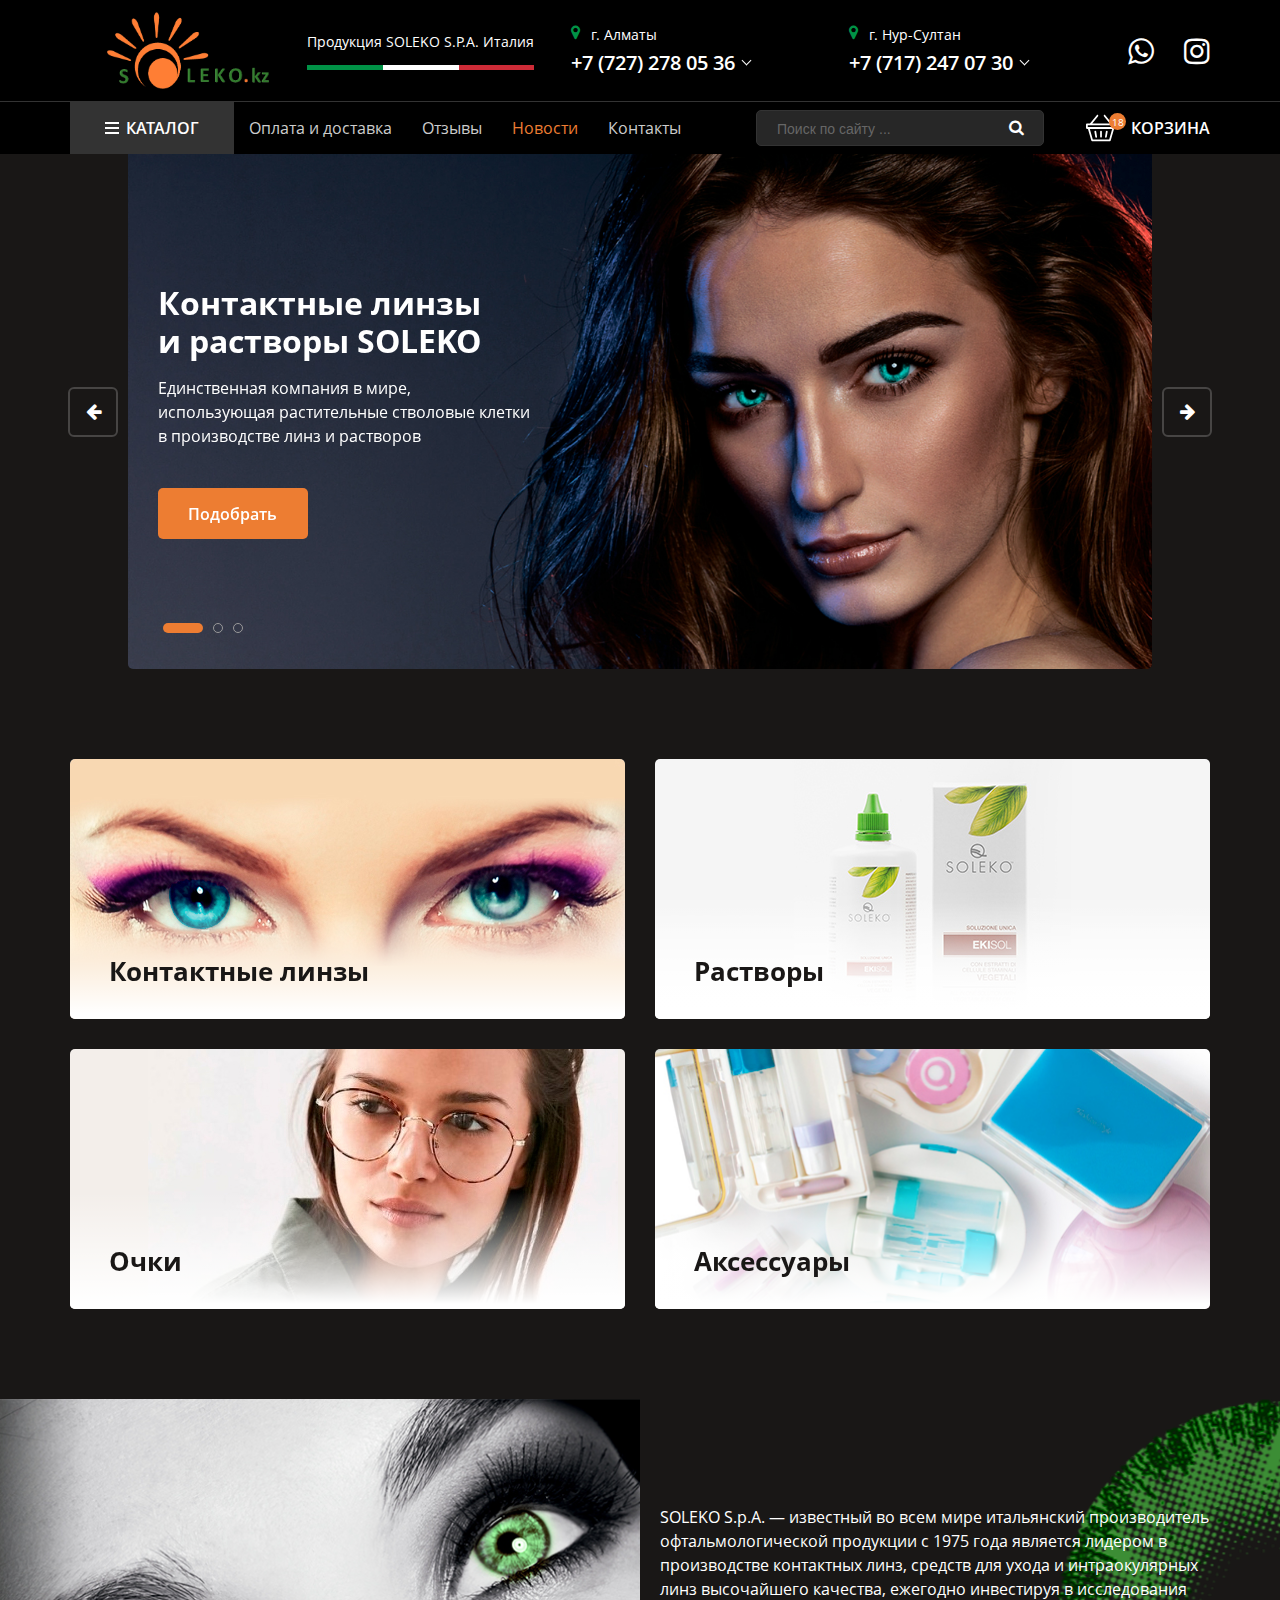
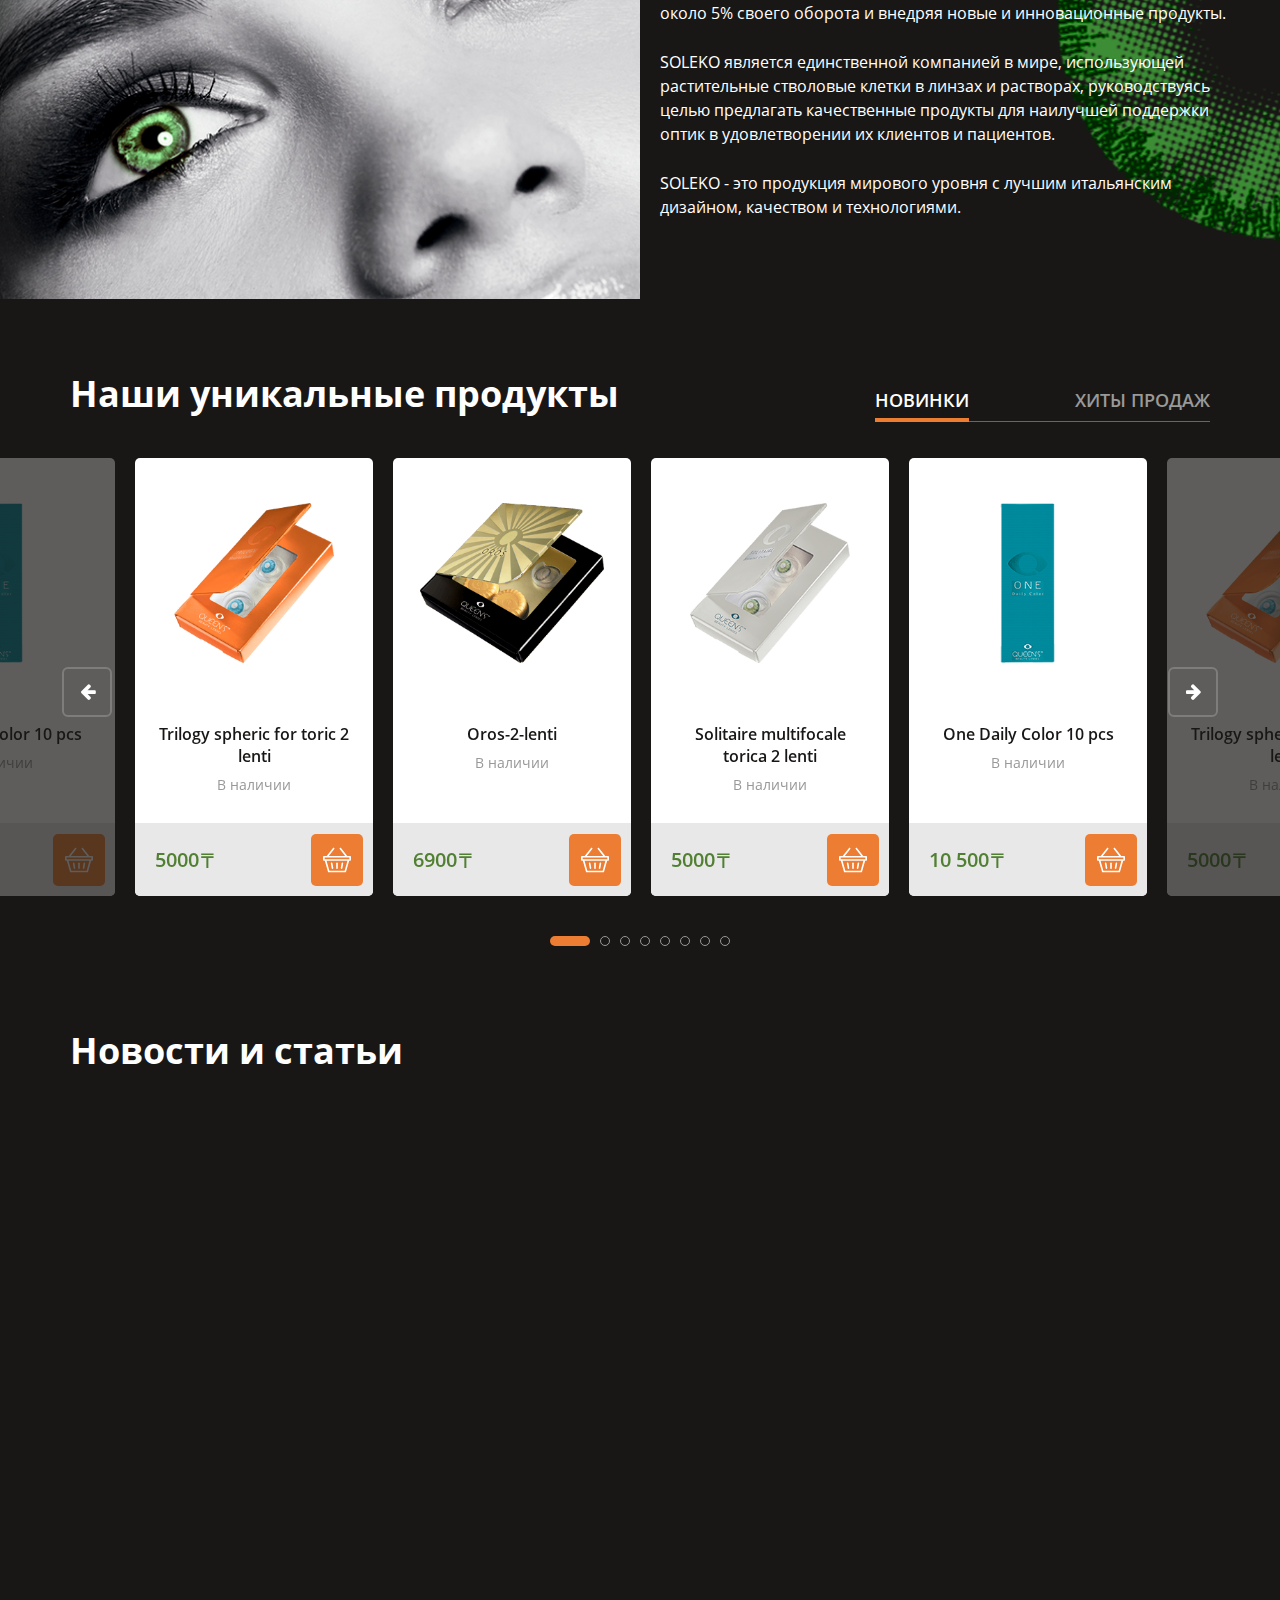
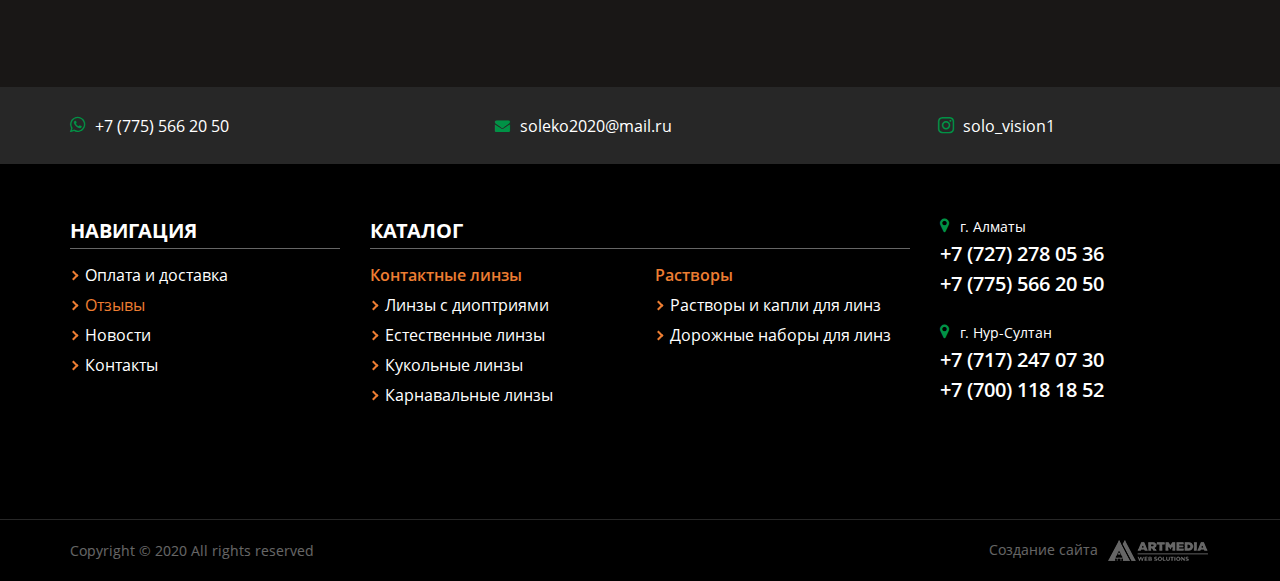
==== commit 2f779c13: "ready project" ====
--- a/index.html
+++ b/index.html
@@ -18,12 +18,12 @@
 	
 	<header class="header">
 		<div class="header__upper">
-			<div class="nav--btn">
-				<span></span>
-				<span></span>
-				<span></span>
-			</div>
 			<div class="container flex spb center">
+				<div class="nav--btn">
+					<span></span>
+					<span></span>
+					<span></span>
+				</div>
 				<a href="index.html" class="logo-link"><img src="./img/logo.png" alt=""></a>
 				<div class="col col--italy">
 					<div class="text-sm">Продукция SOLEKO S.P.A. Италия</div>
@@ -71,7 +71,7 @@
 		<div class="header__bottom">
 			<div class="container flex spb center">
 				<nav class="nav flex spb center">
-					<div class="dropdown">
+					<div class="dropdown nav-dropdown">
 						<div class="ham">
 							<span></span>
 							<span></span>
@@ -100,7 +100,7 @@
 					<button type="submit"><i class="fa fa-search" aria-hidden="true"></i></button>
 				</div>
 	
-				<a href="cart.html" class="cart-link flex center">
+				<a href="order.html" class="cart-link flex center">
 					<img src="./img/basket.svg" alt="">
 					<div class="mark">18</div>
 					<span>Корзина</span>
@@ -110,6 +110,31 @@
 		</div>
 	
 	</header>
+	
+	<div class="modal" id="modal-success-add">
+		<div class="modal__layer"></div>
+		<div class="modal__block">
+			<a href="#" class="close"></a>
+			<h4>Товар был добавлен в корзину</h4>
+		</div>
+	</div>
+	
+	<div class="modal" id="modal-success-msg">
+		<div class="modal__layer"></div>
+		<div class="modal__block">
+			<a href="#" class="close"></a>
+			<h4>Ваше сообщение успешно отправлено</h4>
+		</div>
+	</div>
+	
+	<div class="modal" id="modal-success-cart">
+		<div class="modal__layer"></div>
+		<div class="modal__block">
+			<a href="#" class="close"></a>
+			<h4>Ваш заказ успешно оформлен</h4>
+		</div>
+	</div>
+	
 	
 	<div class="modal" id="success-send">
 		<div class="modal__layer"></div>
@@ -208,7 +233,7 @@
 
 					<ul id="tabs" class="flex">
 							<li id="current" class="tab-head"><a href="#" title="tab1">Новинки</a></li>
-							<li id="" class="tab-head"><a href="#" title="tab2">Хиты продаж</a></li>
+							<li class="tab-head"><a href="#" title="tab2">Хиты продаж</a></li>
 					</ul>
 				</div>
 				 
@@ -532,8 +557,8 @@
     </div>
   </div>
 </footer>
-<script type="text/javascript" src="js/jquery.js"></script>
-<script type="text/javascript" src="js/libs.js"></script>
+<script src="js/jquery.js"></script>
+<script src="js/libs.js"></script>
 <script>
 	wow = new WOW({
 		boxClass:     'wow',      
@@ -544,6 +569,6 @@
 })
 wow.init();		
 </script>
-<script type="text/javascript" src="js/main.js"></script>
+<script src="js/main.js"></script>
 </body>
 </html>--- a/css/style.css
+++ b/css/style.css
@@ -279,13 +279,18 @@
   .page input[type="password"] {
     min-height: 40px;
     width: 100%;
-    background-color: #fff;
     font-family: "OpenSans-Regular";
     font-size: 16px;
-    padding: 5px 15px;
-    margin-bottom: 15px;
     -webkit-box-shadow: none;
-    box-shadow: none; }
+    box-shadow: none;
+    margin: 0;
+    padding: .92em 1.875em;
+    color: #ffffff;
+    background-color: #272727;
+    border: 1px solid #333333;
+    -webkit-border-radius: 5px;
+    border-radius: 5px;
+    outline: 0; }
     .wrapper textarea::-webkit-input-placeholder,
     .wrapper input[type="text"]::-webkit-input-placeholder,
     .wrapper input[type="tel"]::-webkit-input-placeholder,
@@ -338,6 +343,34 @@
     .page input[type="password"]::placeholder {
       color: inhrit;
       opacity: .8; }
+    .wrapper textarea:focus,
+    .wrapper input[type="text"]:focus,
+    .wrapper input[type="tel"]:focus,
+    .wrapper input[type="email"]:focus,
+    .wrapper input[type="search"]:focus,
+    .wrapper input[type="password"]:focus, .page textarea:focus,
+    .page input[type="text"]:focus,
+    .page input[type="tel"]:focus,
+    .page input[type="email"]:focus,
+    .page input[type="search"]:focus,
+    .page input[type="password"]:focus {
+      -webkit-box-shadow: 0 0 3px #ed7d32;
+      box-shadow: 0 0 3px #ed7d32; }
+    @media (max-width: 990px) {
+      .wrapper textarea,
+      .wrapper input[type="text"],
+      .wrapper input[type="tel"],
+      .wrapper input[type="email"],
+      .wrapper input[type="search"],
+      .wrapper input[type="password"], .page textarea,
+      .page input[type="text"],
+      .page input[type="tel"],
+      .page input[type="email"],
+      .page input[type="search"],
+      .page input[type="password"] {
+        font-size: 14px; } }
+  .wrapper textarea, .page textarea {
+    resize: none; }
 
 .wrapper .container {
   padding-top: 50px;
@@ -369,12 +402,13 @@
   right: 8px;
   top: 10px;
   opacity: 1;
-  outline: none; }
+  outline: none;
+  cursor: pointer; }
   .close:before, .close:after {
     content: '';
     width: 25px;
     height: 2px;
-    background-color: #ed7d32;
+    background-color: #fff;
     position: absolute;
     top: 50%;
     left: 0;
@@ -432,6 +466,11 @@
   .btn:hover, .btn.active {
     background-color: #518032;
     color: #fff; }
+  .btn img {
+    width: 30px;
+    height: 28px;
+    width: 30px;
+    height: 28px; }
 
 .check--list {
   list-style: none;
@@ -522,7 +561,8 @@
   padding: 0;
   margin: 0;
   outline: none;
-  float: none; }
+  float: none;
+  cursor: pointer; }
   .ham span {
     position: absolute;
     left: 0;
@@ -616,9 +656,30 @@
 .dropdown {
   position: relative; }
 
-.dropdown-menu {
+.header .dropdown-menu {
   position: absolute;
-  display: none; }
+  display: none;
+  left: 0;
+  width: -webkit-max-content;
+  width: -moz-max-content;
+  width: max-content;
+  background-color: rgba(0, 0, 0, 0.9);
+  backdrop-filter: blur(5px);
+  -webkit-box-shadow: 0 0 5px rgba(0, 0, 0, 0.8);
+  box-shadow: 0 0 5px rgba(0, 0, 0, 0.8);
+  z-index: 99; }
+  .header .dropdown-menu a {
+    text-align: left;
+    display: block;
+    padding: 6px 15px;
+    font-size: 16px; }
+
+.header .col .dropdown-menu {
+  left: -15px;
+  right: -15px;
+  top: 100%; }
+  .header .col .dropdown-menu a {
+    font-size: 20px; }
 
 .text-sm {
   font-size: 14px; }
@@ -898,725 +959,35 @@
     .h-soc a + a {
       margin-left: 17px; }
   .nav {
-    display: none; }
+    display: none;
+    height: auto;
+    position: absolute;
+    z-index: 0;
+    top: 98px;
+    left: 0;
+    padding: 20px 15px 10px;
+    width: 100%;
+    height: auto;
+    background-color: rgba(0, 0, 0, 0.75);
+    backdrop-filter: blur(5px); }
+    .nav a {
+      display: block;
+      font-size: 16px;
+      padding: 5px 11px;
+      color: #fff; }
+    .nav .dropdown {
+      width: 100%;
+      padding: 9px 0;
+      max-height: 47px; }
+    .nav .ham {
+      left: 11px;
+      top: 8px; }
   .search-bar {
-    margin: 0 20px 0 0; } }
-
-/* main content */
-.modal-open {
-  overflow-y: visible; }
-  .modal-open .modal {
-    overflow: auto; }
-
-.fancybox-enabled {
-  overflow: visible; }
-  .fancybox-enabled body {
-    overflow-x: hidden; }
-
-/* main slider */
-.slider {
-  margin-bottom: 0px !important; }
-  .slider .slick-slide {
-    overflow: hidden;
-    position: relative;
-    outline: none;
-    will-change: 'transform, opacity'; }
-  .slider .slick-dots {
-    bottom: 36px;
-    width: -webkit-fit-content;
-    width: -moz-fit-content;
-    width: fit-content;
-    left: -webkit-calc(50% - 570px);
-    left: calc(50% - 570px); }
-    .slider .slick-dots li {
-      margin: 0px 5px;
-      width: -webkit-fit-content;
-      width: -moz-fit-content;
-      width: fit-content;
-      height: -webkit-fit-content;
-      height: -moz-fit-content;
-      height: fit-content; }
-      .slider .slick-dots li button {
-        width: 9px;
-        height: 9px;
-        padding: 4px;
-        background-color: transparent;
-        -webkit-border-radius: 50%;
-        border-radius: 50%;
-        border: 1px solid #999;
-        -webkit-transition: 300ms;
-        transition: 300ms; }
-        .slider .slick-dots li button:before {
-          display: none; }
-        .slider .slick-dots li button:hover {
-          background-color: #ed7d32; }
-      .slider .slick-dots li.slick-active button {
-        background-color: #ed7d32;
-        border: 1px solid transparent;
-        width: 40px;
-        -webkit-border-radius: 5px;
-        border-radius: 5px; }
-
-/* main slider */
-.i-sl .item {
-  position: relative;
-  -webkit-border-radius: 0px 0px 5px 5px;
-  border-radius: 0px 0px 5px 5px;
-  overflow: hidden; }
-
-.i-sl img {
-  width: 100%;
-  min-width: 100%;
-  height: 660px;
-  object-fit: cover; }
-
-.i-sl .container {
-  position: absolute;
-  top: 50%;
-  left: -webkit-calc(50% - 590px);
-  left: calc(50% - 590px);
-  -webkit-transform: translateY(-50%);
-  -ms-transform: translateY(-50%);
-  transform: translateY(-50%);
-  max-width: 35%; }
-
-.i-sl h1 {
-  font-size: 36px;
-  margin-bottom: 16px;
-  line-height: 1.2; }
-  @media (max-width: 1400px) {
-    .i-sl h1 {
-      font-size: 32px; } }
-  @media screen and (max-width: 1200px) {
-    .i-sl h1 {
-      font-size: 30px; } }
-  @media screen and (max-width: 1024px) {
-    .i-sl h1 {
-      font-size: 26px;
-      margin-bottom: 12px; } }
-  @media screen and (max-width: 768px) {
-    .i-sl h1 {
-      font-size: 24px; } }
-
-.i-sl .slick-prev {
-  left: -90px; }
-
-.i-sl .slick-next {
-  right: -90px; }
-
-.slider__desc {
-  font-size: 18px;
-  line-height: 24px;
-  margin-bottom: 40px; }
-  @media (max-width: 1400px) {
-    .slider__desc {
-      font-size: 16px; } }
-
-.slider .slick-arrow {
-  z-index: 9;
-  width: 50px;
-  height: 50px;
-  border: 2px solid rgba(255, 255, 255, 0.2);
-  -webkit-border-radius: 6px;
-  border-radius: 6px;
-  -webkit-transition: 300ms ease-out;
-  transition: 300ms ease-out; }
-  .slider .slick-arrow:before {
-    font-family: 'fontawesome';
-    font-size: 18px;
-    color: #fff;
-    opacity: 1; }
-  .slider .slick-arrow:hover {
-    background: #ed7d32;
-    border: 2px solid transparent; }
-
-.slider .slick-prev:before {
-  content: '\f060'; }
-
-.slider .slick-next:before {
-  content: '\f061'; }
-
-.i-sl__section {
-  overflow: hidden; }
-
-.container1500 {
-  width: 1500px;
-  margin: 0 auto;
-  position: relative; }
-  @media (max-width: 1775px) {
-    .container1500 {
-      width: 82vw; } }
-  @media (max-width: 1500px) {
-    .container1500 {
-      width: 1140px; } }
-  @media (max-width: 1400px) {
-    .container1500 {
-      width: 80vw; } }
-
-@media (max-width: 1500px) {
-  .i-sl .container {
-    left: -webkit-calc(50% - 550px);
-    left: calc(50% - 550px); }
-  .slider .slick-dots {
-    left: -webkit-calc(50% - 535px);
-    left: calc(50% - 535px); }
-  .i-sl .container {
-    max-width: 70%; } }
-
-@media (max-width: 1400px) {
-  .slider .slick-dots {
-    left: 30px; }
-  .i-sl img {
-    height: 515px; }
-  .i-sl .container {
-    left: 0; }
-  .i-sl .slick-prev {
-    left: -60px; }
-  .i-sl .slick-next {
-    right: -60px; } }
-
-@media (max-height: 745px) {
-  .i-sl img {
-    height: -webkit-calc(100vh - 98px - 20px);
-    height: calc(100vh - 98px - 20px);
-    min-height: 420px; } }
-
-.catalog__grid {
-  display: grid;
-  grid-template-columns: repeat(auto-fit, minmax(380px, 1fr));
-  gap: 30px; }
-
-.catalog__card {
-  position: relative; }
-  .catalog__card img {
-    width: 100%;
-    height: 100%;
-    object-fit: cover;
-    object-position: center;
-    -webkit-transition: 300ms ease-out;
-    transition: 300ms ease-out; }
-  .catalog__card .img-c {
-    position: relative;
-    height: 260px;
-    overflow: hidden;
-    -webkit-border-radius: 5px;
-    border-radius: 5px; }
-    .catalog__card .img-c:after {
-      content: ' ';
-      position: absolute;
-      width: 100%;
-      height: 100%;
-      left: 0;
-      top: 0;
-      z-index: 1;
-      background: -webkit-gradient(linear, left bottom, left top, color-stop(2%, #fff), color-stop(45%, transparent));
-      background: -webkit-linear-gradient(bottom, #fff 2%, transparent 45%);
-      background: linear-gradient(to top, #fff 2%, transparent 45%); }
-  .catalog__card-name {
-    position: absolute;
-    font-size: 26px;
-    font-family: "OpenSans-Bold";
-    color: #191716;
-    left: 39px;
-    bottom: 30px;
-    z-index: 5;
-    -webkit-transition: 300ms ease-out;
-    transition: 300ms ease-out;
-    will-change: transform; }
-  .catalog__card:hover img {
-    -webkit-transform: scale(1.03);
-    -ms-transform: scale(1.03);
-    transform: scale(1.03); }
-
-.catalog__card:hover .catalog__card-name {
-  bottom: 40px; }
-
-.orange {
-  color: #ed7d32; }
-
-.ia {
-  position: relative;
-  overflow: hidden;
-  padding-bottom: 55px; }
-  .ia .decor1 {
-    position: absolute;
-    left: 0;
-    top: 0;
-    right: -webkit-calc(50% + 95px);
-    right: calc(50% + 95px);
-    bottom: 0;
-    object-fit: cover;
-    max-width: 50vw;
-    height: 100%; }
-  .ia .decor2 {
-    position: absolute;
-    right: 0;
-    top: 0;
-    bottom: 40px;
-    -webkit-transform: translateX(50%);
-    -ms-transform: translateX(50%);
-    transform: translateX(50%);
-    z-index: -1; }
-  .ia__container {
-    width: 570px;
-    margin-left: auto;
-    margin-right: -webkit-calc(50% - 590px);
-    margin-right: calc(50% - 590px); }
-  .ia .orange {
-    font-family: "OpenSans-Regular"; }
-  .ia h2 {
-    font-size: 42px;
-    margin-bottom: 30px; }
-    @media screen and (max-width: 1200px) {
-      .ia h2 {
-        font-size: 30px; } }
-    @media screen and (max-width: 1024px) {
-      .ia h2 {
-        font-size: 24px;
-        margin-bottom: 30px; } }
-    @media screen and (max-width: 768px) {
-      .ia h2 {
-        font-size: 22px;
-        margin-bottom: 20px; } }
-  .ia p {
-    margin-bottom: 25px; }
-    @media screen and (max-width: 768px) {
-      .ia p {
-        margin-bottom: 15px; } }
-
-@media (max-width: 1200px) {
-  .ia__container {
-    left: auto;
-    margin-right: 30px;
-    width: 45vw; } }
-
-.else-section {
-  overflow: hidden; }
-  .else-section .upper-flex {
-    -webkit-box-align: baseline;
-    -webkit-align-items: baseline;
-    -ms-flex-align: baseline;
-    align-items: baseline; }
-
-#tabs {
-  border-bottom: 1px solid #666; }
-
-.tab-head + .tab-head {
-  margin-left: 106px; }
-
-.tab-head a {
-  font-size: 20px;
-  font-family: "OpenSans-SemiBold";
-  text-transform: uppercase;
-  color: #999999;
-  padding: 9px 0;
-  position: relative;
-  display: block; }
-  .tab-head a:after {
-    content: ' ';
-    position: absolute;
-    left: 50%;
-    bottom: -1px;
-    width: 0;
-    height: 4px;
-    -webkit-transition: 300ms ease-out;
-    transition: 300ms ease-out;
-    background-color: #ed7d32; }
-  .tab-head a:hover:after {
-    left: 0;
-    width: 100%; }
-
-.tab-head#current a {
-  color: #fff; }
-  .tab-head#current a:after {
-    left: 0;
-    width: 100%; }
-
-.slider-margin-fix {
-  margin: 0 -15px; }
-
-.else-slider {
-  padding-bottom: 30px; }
-  .else-slider .slick-prev {
-    left: -85px; }
-  .else-slider .slick-next {
-    right: -85px; }
-  .else-slider .slick-slide {
-    -webkit-transition: 300ms ease-out;
-    transition: 300ms ease-out;
-    opacity: .3; }
-  .else-slider .slick-active {
-    opacity: 1; }
-  .else-slider .slick-list {
-    overflow: visible; }
-  .else-slider .slick-dots {
-    bottom: -20px;
-    left: 50%;
-    -webkit-transform: translateX(-50%);
-    -ms-transform: translateX(-50%);
-    transform: translateX(-50%); }
-
-.card {
-  background-color: #ffffff;
-  -webkit-border-radius: 5px;
-  border-radius: 5px;
-  overflow: hidden;
-  display: -webkit-box !important;
-  display: -webkit-flex !important;
-  display: -ms-flexbox !important;
-  display: flex !important;
-  -webkit-box-orient: vertical;
-  -webkit-box-direction: normal;
-  -webkit-flex-direction: column;
-  -ms-flex-direction: column;
-  flex-direction: column;
-  margin: 0 15px; }
-  .card__upper {
-    padding: 59px 30px 10px;
-    -webkit-box-flex: 1;
-    -webkit-flex-grow: 1;
-    -ms-flex-positive: 1;
-    flex-grow: 1;
-    display: block;
-    min-height: 365px; }
-  .card img {
-    max-width: 100%;
-    max-height: 160px;
-    object-fit: contain;
-    object-position: center;
-    margin: 0 auto; }
-  .card__title {
-    font-family: "OpenSans-SemiBold";
-    color: #191716;
-    text-align: center;
-    margin-bottom: 8px;
-    margin-top: 60px; }
-  .card__stock {
-    color: #999;
-    font-size: 14px;
-    text-align: center; }
-  .card__bottom {
-    background-color: #e8e8e8;
-    -webkit-box-flex: 0;
-    -webkit-flex: 0 0 73px;
-    -ms-flex: 0 0 73px;
-    flex: 0 0 73px;
-    padding: 10px 20px 10px 30px;
-    display: -webkit-box;
-    display: -webkit-flex;
-    display: -ms-flexbox;
-    display: flex;
-    -webkit-box-pack: justify;
-    -webkit-justify-content: space-between;
-    -ms-flex-pack: justify;
-    justify-content: space-between;
-    -webkit-box-align: center;
-    -webkit-align-items: center;
-    -ms-flex-align: center;
-    align-items: center;
-    -webkit-transition: 300ms ease-out;
-    transition: 300ms ease-out; }
-  .card .btn {
-    width: 52px;
-    height: 52px;
-    display: grid;
-    place-items: center;
-    padding: 0; }
-    .card .btn img {
-      width: 30px;
-      height: 28px;
-      position: static;
-      object-fit: contain;
-      object-position: center;
-      margin: 0; }
-  .card:hover .card__bottom {
-    background-color: #ed7d32; }
-  .card:hover .price {
-    color: #fff; }
-  .card:hover .btn {
-    background: #518032; }
-
-.price {
-  position: relative;
-  padding-right: 15px;
-  font-size: 20px;
-  font-family: "OpenSans-SemiBold";
-  color: #518032;
-  -webkit-transition: 300ms ease-out;
-  transition: 300ms ease-out; }
-  .price:after {
-    content: '\20B8';
-    position: absolute;
-    right: 0;
-    bottom: 2.5px;
-    color: inherit;
-    font-family: inherit;
-    font-size: 1em; }
-
-@media (max-width: 1400px) {
-  .card {
-    margin: 0 10px; }
-  .card__upper {
-    padding: 45px 20px 10px; }
-  .card__bottom {
-    padding: 10px 10px 10px 20px; }
-  #content {
-    margin: 0px 70px; }
-  .else-slider .slick-prev {
-    left: -63px; }
-  .else-slider .slick-next {
-    right: -63px; }
-  .tab-head a {
-    font-size: 18px; } }
-
-.grid2 {
-  display: grid;
-  grid-template-columns: 1fr 1fr;
-  gap: 30px; }
-
-.grid3 {
-  display: grid;
-  grid-template-columns: repeat(auto-fit, minmax(250px, 1fr));
-  gap: 30px; }
-
-.n-card {
-  display: -webkit-box;
-  display: -webkit-flex;
-  display: -ms-flexbox;
-  display: flex;
-  -webkit-box-orient: vertical;
-  -webkit-box-direction: normal;
-  -webkit-flex-direction: column;
-  -ms-flex-direction: column;
-  flex-direction: column;
-  background-color: #333333;
-  -webkit-box-shadow: 0px 10px 30px 0px rgba(0, 0, 0, 0.1);
-  box-shadow: 0px 10px 30px 0px rgba(0, 0, 0, 0.1);
-  -webkit-border-radius: 5px;
-  border-radius: 5px;
-  overflow: hidden;
-  -webkit-transition: 300ms ease-out;
-  transition: 300ms ease-out; }
-  .n-card .img-c {
-    -webkit-box-flex: 0;
-    -webkit-flex: 0 0 200px;
-    -ms-flex: 0 0 200px;
-    flex: 0 0 200px; }
-  .n-card img {
-    width: 100%;
-    height: 200px;
-    object-fit: cover;
-    object-position: center; }
-  .n-card__text {
-    -webkit-box-flex: 1;
-    -webkit-flex-grow: 1;
-    -ms-flex-positive: 1;
-    flex-grow: 1;
-    padding: 36px 20px 48px 30px;
-    display: -webkit-box;
-    display: -webkit-flex;
-    display: -ms-flexbox;
-    display: flex;
-    -webkit-box-orient: vertical;
-    -webkit-box-direction: normal;
-    -webkit-flex-direction: column;
-    -ms-flex-direction: column;
-    flex-direction: column;
-    color: #fff; }
-  .n-card__title {
-    font-size: 20px;
-    font-family: "OpenSans-SemiBold";
-    line-height: 1.2;
-    display: -webkit-box;
-    -webkit-line-clamp: 4;
-    -webkit-box-orient: vertical;
-    text-overflow: ellipsis;
-    margin-bottom: 0;
-    overflow: hidden;
-    -webkit-line-clamp: 2; }
-  .n-card__desc {
-    line-height: 24px;
-    margin-top: 18px;
-    display: -webkit-box;
-    -webkit-line-clamp: 4;
-    -webkit-box-orient: vertical;
-    text-overflow: ellipsis;
-    margin-bottom: 0;
-    overflow: hidden;
-    -webkit-line-clamp: 4; }
-  .n-card__date {
-    margin-top: 22px;
-    font-size: 14px;
-    font-family: "OpenSans-Light"; }
-  .n-card:hover {
-    background-color: #ed7d32; }
-
-.i-sl__section + section .container {
-  padding-top: 90px;
-  padding-bottom: 90px; }
-
-.else-section .container {
-  padding-top: 64px; }
-
-.news-section .container {
-  padding-bottom: 85px; }
-
-@media (max-width: 990px) {
-  .catalog__grid, .grid3, .grid2 {
-    gap: 15px; }
-  .n-card .img-c {
-    -webkit-flex-basis: auto;
-    -ms-flex-preferred-size: auto;
-    flex-basis: auto; }
-  .n-card img {
-    height: 170px; }
-  .n-card__text {
-    padding: 25px 15px 25px 15px; }
-  .n-card__title {
-    font-size: 18px; }
-  .container1500 {
-    width: 100%; }
-  .i-sl img {
-    height: -webkit-calc(100vh - 118px);
-    height: calc(100vh - 118px); }
-  .i-sl .container {
-    max-width: none;
-    top: -webkit-calc(50% - 28px);
-    top: calc(50% - 28px); }
-  .i-sl .slick-prev {
-    left: 15px; }
-  .i-sl .slick-next {
-    right: auto;
-    left: 75px; }
-  .i-sl .slick-arrow {
-    top: auto;
-    bottom: 35px; }
-  .i-sl .slick-dots {
-    bottom: 30px;
-    left: 15px; }
-  .slider .slick-arrow {
-    width: 45px;
-    height: 45px; }
-  .ia {
-    padding-bottom: 0;
-    display: -webkit-box;
-    display: -webkit-flex;
-    display: -ms-flexbox;
-    display: flex;
-    -webkit-box-orient: vertical;
-    -webkit-box-direction: reverse;
-    -webkit-flex-direction: column-reverse;
-    -ms-flex-direction: column-reverse;
-    flex-direction: column-reverse; }
-    .ia .decor1 {
-      position: static;
-      max-width: none;
-      width: 100%;
-      padding: 0 15px; }
-    .ia__container {
-      margin: 0;
-      width: 100%;
-      padding: 0 15px; }
-    .ia .decor2 {
-      top: 100px;
-      width: 55vw;
-      opacity: .5; }
-  .catalog__card .img-c {
-    height: 200px; }
-  .catalog__card-name {
-    font-size: 20px;
-    left: 20px;
-    bottom: 15px; }
-  .tab-head + .tab-head {
-    margin-left: 50px; }
-  .else-section .container {
-    padding-top: 40px; }
-  .else-slider {
-    padding-bottom: 40px; }
-    .else-slider .slick-dots {
-      bottom: 0; }
-  .i-sl__section + section .container {
-    padding-top: 45px;
-    padding-bottom: 45px; }
-  .card__title {
-    margin-top: 30px; }
-  .card__upper {
-    min-height: 320px; } }
-
-@media (max-width: 680px) {
-  .else-section .upper-flex {
-    -webkit-box-orient: vertical;
-    -webkit-box-direction: normal;
-    -webkit-flex-direction: column;
-    -ms-flex-direction: column;
-    flex-direction: column;
-    -webkit-box-pack: start;
-    -webkit-justify-content: flex-start;
-    -ms-flex-pack: start;
-    justify-content: flex-start;
-    -webkit-box-align: start;
-    -webkit-align-items: flex-start;
-    -ms-flex-align: start;
-    align-items: flex-start; }
-    .else-section .upper-flex ul {
-      margin-top: 0;
-      margin-bottom: 20px; }
-    .else-section .upper-flex h2 {
-      margin-bottom: 5px; }
-  .tab-head a {
-    font-size: 14px; }
-  .tab-head + .tab-head {
-    margin-left: 25px; }
-  .else-slider .slick-next {
-    right: -42px; }
-  .else-slider .slick-prev {
-    left: -42px; }
-  .else-slider .slick-slide {
-    opacity: .1; }
-  .else-slider .slick-active {
-    opacity: 1; }
-  #content {
-    margin: 0px 53px; }
-  .catalog__grid {
-    grid-template-columns: 1fr; } }
-
-@media (max-width: 535px) {
-  .header .cart-link span {
-    display: none; }
-  .header .cart-link img {
-    margin-right: 0;
-    object-position: right center; }
-  .news-section .container {
-    padding-bottom: 40px; } }
-
-.about-page .decor1 {
-  max-height: 493px; }
-
-.h-bc.container {
-  padding-top: 20px;
-  padding-bottom: 45px; }
-  .h-bc.container h1 {
-    margin-bottom: 0; }
-
-.about-page .ia {
-  padding-bottom: 15px; }
-  .about-page .ia .container {
-    margin-top: 80px; }
-
-.about-page .yellow-bar {
-  margin-bottom: 45px; }
-
-.yellow-bar {
-  background-color: #ed7d32;
-  -webkit-border-radius: 5px;
-  border-radius: 5px;
-  padding: 36px 152px;
-  line-height: 1.2;
-  text-align: center;
-  font-family: "OpenSans-SemiBold";
-  font-size: 20px; }
-
-/* main content */
+    margin: 0 20px 0 0; }
+  .dropdown.nav-dropdown .dropdown-menu {
+    top: 100%;
+    width: 100%; } }
+
 /* page content */
 .page .news1 .date, .page .news .date {
   color: #ed7d32; }
@@ -1711,6 +1082,8 @@
   right: 0;
   bottom: 0;
   z-index: 99; }
+  .modal .close:before, .modal .close:after {
+    background-color: #ed7d32; }
   .modal .modal__layer {
     position: absolute;
     top: 0;
@@ -1720,6 +1093,8 @@
   .modal .modal__block {
     width: 620px;
     background-color: #fff;
+    -webkit-border-radius: 5px;
+    border-radius: 5px;
     position: absolute;
     padding: 20px;
     left: 0;
@@ -1733,7 +1108,8 @@
       font-size: 20px;
       text-align: center;
       padding: 0 10px;
-      margin: 0; }
+      margin: 0;
+      color: #191716; }
   .modal form {
     display: block;
     padding-bottom: 130px;
@@ -1818,11 +1194,14 @@
   @media screen and (max-width: 768px) {
     .modal .modal__block h4 {
       font-size: 16px; } }
-  @media screen and (max-width: 500px) {
+  @media screen and (max-width: 640px) {
     .modal .modal__block {
       width: auto;
       left: 10px;
-      right: 10px; } }
+      right: 10px; }
+    .modal .close {
+      right: 5px;
+      top: 5px; } }
   @media screen and (max-width: 380px) {
     .modal form .g-recaptcha {
       -webkit-transform: scale(0.85);
@@ -1950,6 +1329,1668 @@
 
 /* modal */
 /* page content */
+/* main content */
+.modal-open {
+  overflow-y: visible; }
+  .modal-open .modal {
+    overflow: auto; }
+
+.fancybox-enabled {
+  overflow: visible; }
+  .fancybox-enabled body {
+    overflow-x: hidden; }
+
+.slick-slide {
+  outline: none; }
+
+/* main slider */
+.slider {
+  margin-bottom: 0px !important; }
+  .slider .slick-slide {
+    overflow: hidden;
+    position: relative;
+    outline: none;
+    will-change: 'transform, opacity'; }
+  .slider .slick-dots {
+    bottom: 36px;
+    width: -webkit-fit-content;
+    width: -moz-fit-content;
+    width: fit-content;
+    left: -webkit-calc(50% - 570px);
+    left: calc(50% - 570px); }
+    .slider .slick-dots li {
+      margin: 0px 5px;
+      width: -webkit-fit-content;
+      width: -moz-fit-content;
+      width: fit-content;
+      height: -webkit-fit-content;
+      height: -moz-fit-content;
+      height: fit-content; }
+      .slider .slick-dots li button {
+        width: 9px;
+        height: 9px;
+        padding: 4px;
+        background-color: transparent;
+        -webkit-border-radius: 50%;
+        border-radius: 50%;
+        border: 1px solid #999;
+        -webkit-transition: 300ms;
+        transition: 300ms; }
+        .slider .slick-dots li button:before {
+          display: none; }
+        .slider .slick-dots li button:hover {
+          background-color: #ed7d32; }
+      .slider .slick-dots li.slick-active button {
+        background-color: #ed7d32;
+        border: 1px solid transparent;
+        width: 40px;
+        -webkit-border-radius: 5px;
+        border-radius: 5px; }
+
+/* main slider */
+.i-sl .item {
+  position: relative;
+  -webkit-border-radius: 0px 0px 5px 5px;
+  border-radius: 0px 0px 5px 5px;
+  overflow: hidden; }
+
+.i-sl img {
+  width: 100%;
+  min-width: 100%;
+  height: 660px;
+  object-fit: cover; }
+
+.i-sl .container {
+  position: absolute;
+  top: 50%;
+  left: -webkit-calc(50% - 590px);
+  left: calc(50% - 590px);
+  -webkit-transform: translateY(-50%);
+  -ms-transform: translateY(-50%);
+  transform: translateY(-50%);
+  max-width: 35%; }
+
+.i-sl h1 {
+  font-size: 36px;
+  margin-bottom: 16px;
+  line-height: 1.2; }
+  @media (max-width: 1400px) {
+    .i-sl h1 {
+      font-size: 32px; } }
+  @media screen and (max-width: 1200px) {
+    .i-sl h1 {
+      font-size: 30px; } }
+  @media screen and (max-width: 1024px) {
+    .i-sl h1 {
+      font-size: 26px;
+      margin-bottom: 12px; } }
+  @media screen and (max-width: 768px) {
+    .i-sl h1 {
+      font-size: 24px; } }
+
+.i-sl .slick-prev {
+  left: -90px; }
+
+.i-sl .slick-next {
+  right: -90px; }
+
+.slider__desc {
+  font-size: 18px;
+  line-height: 24px;
+  margin-bottom: 40px; }
+  @media (max-width: 1400px) {
+    .slider__desc {
+      font-size: 16px; } }
+
+.slider .slick-arrow {
+  z-index: 9;
+  width: 50px;
+  height: 50px;
+  border: 2px solid rgba(255, 255, 255, 0.2);
+  -webkit-border-radius: 6px;
+  border-radius: 6px;
+  -webkit-transition: 300ms ease-out;
+  transition: 300ms ease-out; }
+  .slider .slick-arrow:before {
+    font-family: 'fontawesome';
+    font-size: 18px;
+    color: #fff;
+    opacity: 1; }
+  .slider .slick-arrow:hover {
+    background: #ed7d32;
+    border: 2px solid transparent; }
+
+.slider .slick-prev:before {
+  content: '\f060'; }
+
+.slider .slick-next:before {
+  content: '\f061'; }
+
+.i-sl__section {
+  overflow: hidden; }
+
+.container1500 {
+  width: 1500px;
+  margin: 0 auto;
+  position: relative; }
+  @media (max-width: 1775px) {
+    .container1500 {
+      width: 82vw; } }
+  @media (max-width: 1500px) {
+    .container1500 {
+      width: 1140px; } }
+  @media (max-width: 1400px) {
+    .container1500 {
+      width: 80vw; } }
+
+@media (max-width: 1500px) {
+  .i-sl .container {
+    left: -webkit-calc(50% - 550px);
+    left: calc(50% - 550px); }
+  .slider .slick-dots {
+    left: -webkit-calc(50% - 535px);
+    left: calc(50% - 535px); }
+  .i-sl .container {
+    max-width: 70%; } }
+
+@media (max-width: 1400px) {
+  .slider .slick-dots {
+    left: 30px; }
+  .i-sl img {
+    height: 515px; }
+  .i-sl .container {
+    left: 0; }
+  .i-sl .slick-prev {
+    left: -60px; }
+  .i-sl .slick-next {
+    right: -60px; } }
+
+@media (max-height: 745px) {
+  .i-sl img {
+    height: -webkit-calc(100vh - 98px - 20px);
+    height: calc(100vh - 98px - 20px);
+    min-height: 420px; } }
+
+.catalog__grid {
+  display: grid;
+  grid-template-columns: repeat(auto-fit, minmax(380px, 1fr));
+  gap: 30px; }
+
+.catalog__card {
+  position: relative; }
+  .catalog__card img {
+    width: 100%;
+    height: 100%;
+    object-fit: cover;
+    object-position: center;
+    -webkit-transition: 300ms ease-out;
+    transition: 300ms ease-out; }
+  .catalog__card .img-c {
+    position: relative;
+    height: 260px;
+    overflow: hidden;
+    -webkit-border-radius: 5px;
+    border-radius: 5px; }
+    .catalog__card .img-c:after {
+      content: ' ';
+      position: absolute;
+      width: 100%;
+      height: 100%;
+      left: 0;
+      top: 0;
+      z-index: 1;
+      background: -webkit-gradient(linear, left bottom, left top, color-stop(2%, #fff), color-stop(45%, transparent));
+      background: -webkit-linear-gradient(bottom, #fff 2%, transparent 45%);
+      background: linear-gradient(to top, #fff 2%, transparent 45%); }
+  .catalog__card-name {
+    position: absolute;
+    font-size: 26px;
+    font-family: "OpenSans-Bold";
+    color: #191716;
+    left: 39px;
+    bottom: 30px;
+    z-index: 5;
+    -webkit-transition: 300ms ease-out;
+    transition: 300ms ease-out;
+    will-change: transform; }
+  .catalog__card:hover img {
+    -webkit-transform: scale(1.03);
+    -ms-transform: scale(1.03);
+    transform: scale(1.03); }
+
+.catalog__card:hover .catalog__card-name {
+  bottom: 40px; }
+
+.orange {
+  color: #ed7d32; }
+
+.ia {
+  position: relative;
+  overflow: hidden;
+  padding-bottom: 55px; }
+  .ia .decor1 {
+    position: absolute;
+    left: 0;
+    top: 0;
+    right: -webkit-calc(50% + 95px);
+    right: calc(50% + 95px);
+    bottom: 0;
+    object-fit: cover;
+    max-width: 50vw;
+    height: 100%; }
+  .ia .decor2 {
+    position: absolute;
+    right: 0;
+    top: 0;
+    bottom: 40px;
+    -webkit-transform: translateX(50%);
+    -ms-transform: translateX(50%);
+    transform: translateX(50%);
+    z-index: -1; }
+  .ia__container {
+    width: 570px;
+    margin-left: auto;
+    margin-right: -webkit-calc(50% - 590px);
+    margin-right: calc(50% - 590px); }
+  .ia .orange {
+    font-family: "OpenSans-Regular"; }
+  .ia h2 {
+    font-size: 42px;
+    margin-bottom: 30px; }
+    @media screen and (max-width: 1200px) {
+      .ia h2 {
+        font-size: 30px; } }
+    @media screen and (max-width: 1024px) {
+      .ia h2 {
+        font-size: 24px;
+        margin-bottom: 30px; } }
+    @media screen and (max-width: 768px) {
+      .ia h2 {
+        font-size: 22px;
+        margin-bottom: 20px; } }
+  .ia p {
+    margin-bottom: 25px; }
+    @media screen and (max-width: 768px) {
+      .ia p {
+        margin-bottom: 15px; } }
+
+@media (max-width: 1200px) {
+  .ia__container {
+    left: auto;
+    margin-right: 30px;
+    width: 45vw; } }
+
+.else-section {
+  overflow: hidden; }
+  .else-section .upper-flex {
+    -webkit-box-align: baseline;
+    -webkit-align-items: baseline;
+    -ms-flex-align: baseline;
+    align-items: baseline; }
+
+#tabs {
+  border-bottom: 1px solid #666; }
+
+.tab-head + .tab-head {
+  margin-left: 106px; }
+
+.tab-head a {
+  font-size: 20px;
+  font-family: "OpenSans-SemiBold";
+  text-transform: uppercase;
+  color: #999999;
+  padding: 9px 0;
+  position: relative;
+  display: block; }
+  .tab-head a:after {
+    content: ' ';
+    position: absolute;
+    left: 50%;
+    bottom: -1px;
+    width: 0;
+    height: 4px;
+    -webkit-transition: 300ms ease-out;
+    transition: 300ms ease-out;
+    background-color: #ed7d32; }
+  .tab-head a:hover:after {
+    left: 0;
+    width: 100%; }
+
+.tab-head#current a {
+  color: #fff; }
+  .tab-head#current a:after {
+    left: 0;
+    width: 100%; }
+
+.slider-margin-fix {
+  margin: 0 -15px; }
+
+.else-slider {
+  padding-bottom: 30px; }
+  .else-slider .slick-prev {
+    left: -85px; }
+  .else-slider .slick-next {
+    right: -85px; }
+  .else-slider .slick-slide {
+    -webkit-transition: 300ms ease-out;
+    transition: 300ms ease-out;
+    opacity: .3; }
+  .else-slider .slick-active {
+    opacity: 1; }
+  .else-slider .slick-list {
+    overflow: visible; }
+  .else-slider .slick-dots {
+    bottom: -20px;
+    left: 50%;
+    -webkit-transform: translateX(-50%);
+    -ms-transform: translateX(-50%);
+    transform: translateX(-50%); }
+
+.card {
+  background-color: #ffffff;
+  -webkit-border-radius: 5px;
+  border-radius: 5px;
+  overflow: hidden;
+  display: -webkit-box !important;
+  display: -webkit-flex !important;
+  display: -ms-flexbox !important;
+  display: flex !important;
+  -webkit-box-orient: vertical;
+  -webkit-box-direction: normal;
+  -webkit-flex-direction: column;
+  -ms-flex-direction: column;
+  flex-direction: column;
+  margin: 0 15px; }
+  .card__upper {
+    padding: 59px 30px 10px;
+    -webkit-box-flex: 1;
+    -webkit-flex-grow: 1;
+    -ms-flex-positive: 1;
+    flex-grow: 1;
+    display: block;
+    min-height: 365px; }
+  .card img {
+    max-width: 100%;
+    max-height: 160px;
+    object-fit: contain;
+    object-position: center;
+    margin: 0 auto; }
+  .card__title {
+    font-family: "OpenSans-SemiBold";
+    color: #191716;
+    text-align: center;
+    margin-bottom: 8px;
+    margin-top: 60px; }
+  .card__stock {
+    color: #999;
+    font-size: 14px;
+    text-align: center; }
+  .card__bottom {
+    background-color: #e8e8e8;
+    -webkit-box-flex: 0;
+    -webkit-flex: 0 0 73px;
+    -ms-flex: 0 0 73px;
+    flex: 0 0 73px;
+    padding: 10px 20px 10px 30px;
+    display: -webkit-box;
+    display: -webkit-flex;
+    display: -ms-flexbox;
+    display: flex;
+    -webkit-box-pack: justify;
+    -webkit-justify-content: space-between;
+    -ms-flex-pack: justify;
+    justify-content: space-between;
+    -webkit-box-align: center;
+    -webkit-align-items: center;
+    -ms-flex-align: center;
+    align-items: center;
+    -webkit-transition: 300ms ease-out;
+    transition: 300ms ease-out; }
+  .card .btn {
+    width: 52px;
+    height: 52px;
+    display: grid;
+    place-items: center;
+    padding: 0; }
+    .card .btn img {
+      width: 30px;
+      height: 28px;
+      position: static;
+      object-fit: contain;
+      object-position: center;
+      margin: 0; }
+  .card:hover .card__bottom {
+    background-color: #ed7d32; }
+  .card:hover .price {
+    color: #fff; }
+  .card:hover .btn {
+    background: #518032; }
+
+.price {
+  position: relative;
+  padding-right: 15px;
+  font-size: 20px;
+  font-family: "OpenSans-SemiBold";
+  color: #518032;
+  -webkit-transition: 300ms ease-out;
+  transition: 300ms ease-out; }
+  .price:after {
+    content: '\20B8';
+    position: absolute;
+    right: 0;
+    bottom: 2.5px;
+    color: inherit;
+    font-family: inherit;
+    font-size: 1em; }
+
+@media (max-width: 1400px) {
+  .card {
+    margin: 0 10px; }
+  .card__upper {
+    padding: 45px 20px 10px; }
+  .card__bottom {
+    padding: 10px 10px 10px 20px; }
+  #content {
+    margin: 0px 70px; }
+  .else-slider .slick-prev {
+    left: -63px; }
+  .else-slider .slick-next {
+    right: -63px; }
+  .tab-head a {
+    font-size: 18px; } }
+
+.grid2 {
+  display: grid;
+  grid-template-columns: 1fr 1fr;
+  gap: 30px; }
+
+.grid3 {
+  display: grid;
+  grid-template-columns: repeat(auto-fit, minmax(250px, 1fr));
+  gap: 30px; }
+
+.n-card {
+  display: -webkit-box;
+  display: -webkit-flex;
+  display: -ms-flexbox;
+  display: flex;
+  -webkit-box-orient: vertical;
+  -webkit-box-direction: normal;
+  -webkit-flex-direction: column;
+  -ms-flex-direction: column;
+  flex-direction: column;
+  background-color: #333333;
+  -webkit-box-shadow: 0px 10px 30px 0px rgba(0, 0, 0, 0.1);
+  box-shadow: 0px 10px 30px 0px rgba(0, 0, 0, 0.1);
+  -webkit-border-radius: 5px;
+  border-radius: 5px;
+  overflow: hidden;
+  -webkit-transition: 300ms ease-out;
+  transition: 300ms ease-out; }
+  .n-card .img-c {
+    -webkit-box-flex: 0;
+    -webkit-flex: 0 0 200px;
+    -ms-flex: 0 0 200px;
+    flex: 0 0 200px; }
+  .n-card img {
+    width: 100%;
+    height: 200px;
+    object-fit: cover;
+    object-position: center; }
+  .n-card__text {
+    -webkit-box-flex: 1;
+    -webkit-flex-grow: 1;
+    -ms-flex-positive: 1;
+    flex-grow: 1;
+    padding: 36px 20px 48px 30px;
+    display: -webkit-box;
+    display: -webkit-flex;
+    display: -ms-flexbox;
+    display: flex;
+    -webkit-box-orient: vertical;
+    -webkit-box-direction: normal;
+    -webkit-flex-direction: column;
+    -ms-flex-direction: column;
+    flex-direction: column;
+    color: #fff; }
+  .n-card__title {
+    font-size: 20px;
+    font-family: "OpenSans-SemiBold";
+    line-height: 1.2;
+    display: -webkit-box;
+    -webkit-line-clamp: 4;
+    -webkit-box-orient: vertical;
+    text-overflow: ellipsis;
+    margin-bottom: 0;
+    overflow: hidden;
+    -webkit-line-clamp: 2; }
+  .n-card__desc {
+    line-height: 24px;
+    margin-top: 18px;
+    display: -webkit-box;
+    -webkit-line-clamp: 4;
+    -webkit-box-orient: vertical;
+    text-overflow: ellipsis;
+    margin-bottom: 0;
+    overflow: hidden;
+    -webkit-line-clamp: 4; }
+  .n-card__date {
+    margin-top: 22px;
+    font-size: 14px;
+    font-family: "OpenSans-Light"; }
+  .n-card:hover {
+    background-color: #ed7d32; }
+
+.i-sl__section + section .container {
+  padding-top: 90px;
+  padding-bottom: 90px; }
+
+.else-section .container {
+  padding-top: 64px; }
+
+.news-section .container {
+  padding-bottom: 85px; }
+
+@media (max-width: 990px) {
+  .catalog__grid, .grid3, .grid2 {
+    gap: 15px; }
+  .n-card .img-c {
+    -webkit-flex-basis: auto;
+    -ms-flex-preferred-size: auto;
+    flex-basis: auto; }
+  .n-card img {
+    height: 170px; }
+  .n-card__text {
+    padding: 25px 15px 25px 15px; }
+  .n-card__title {
+    font-size: 18px; }
+  .container1500 {
+    width: 100%; }
+  .i-sl img {
+    height: -webkit-calc(100vh - 118px);
+    height: calc(100vh - 118px); }
+  .i-sl .container {
+    max-width: none;
+    top: -webkit-calc(50% - 28px);
+    top: calc(50% - 28px); }
+  .i-sl .slick-prev {
+    left: 15px; }
+  .i-sl .slick-next {
+    right: auto;
+    left: 75px; }
+  .i-sl .slick-arrow {
+    top: auto;
+    bottom: 35px; }
+  .i-sl .slick-dots {
+    bottom: 30px;
+    left: 15px; }
+  .slider .slick-arrow {
+    width: 45px;
+    height: 45px; }
+  .ia {
+    padding-bottom: 0;
+    display: -webkit-box;
+    display: -webkit-flex;
+    display: -ms-flexbox;
+    display: flex;
+    -webkit-box-orient: vertical;
+    -webkit-box-direction: reverse;
+    -webkit-flex-direction: column-reverse;
+    -ms-flex-direction: column-reverse;
+    flex-direction: column-reverse; }
+    .ia .decor1 {
+      position: static;
+      max-width: none;
+      width: 100%;
+      padding: 0 15px; }
+    .ia__container {
+      margin: 0;
+      width: 100%;
+      padding: 0 15px; }
+    .ia .decor2 {
+      top: 100px;
+      width: 55vw;
+      opacity: .5; }
+  .catalog__card .img-c {
+    height: 200px; }
+  .catalog__card-name {
+    font-size: 20px;
+    left: 20px;
+    bottom: 15px; }
+  .tab-head + .tab-head {
+    margin-left: 50px; }
+  .else-section .container {
+    padding-top: 40px; }
+  .else-slider {
+    padding-bottom: 40px; }
+    .else-slider .slick-dots {
+      bottom: 0; }
+  .i-sl__section + section .container {
+    padding-top: 45px;
+    padding-bottom: 45px; }
+  .card__title {
+    margin-top: 30px; }
+  .card__upper {
+    min-height: 320px; } }
+
+@media (max-width: 680px) {
+  .else-section .upper-flex {
+    -webkit-box-orient: vertical;
+    -webkit-box-direction: normal;
+    -webkit-flex-direction: column;
+    -ms-flex-direction: column;
+    flex-direction: column;
+    -webkit-box-pack: start;
+    -webkit-justify-content: flex-start;
+    -ms-flex-pack: start;
+    justify-content: flex-start;
+    -webkit-box-align: start;
+    -webkit-align-items: flex-start;
+    -ms-flex-align: start;
+    align-items: flex-start; }
+    .else-section .upper-flex ul {
+      margin-top: 0;
+      margin-bottom: 20px; }
+    .else-section .upper-flex h2 {
+      margin-bottom: 5px; }
+  .tab-head a {
+    font-size: 14px; }
+  .tab-head + .tab-head {
+    margin-left: 25px; }
+  .else-slider .slick-next {
+    right: -42px; }
+  .else-slider .slick-prev {
+    left: -42px; }
+  .else-slider .slick-slide {
+    opacity: .1; }
+  .else-slider .slick-active {
+    opacity: 1; }
+  #content {
+    margin: 0px 53px; }
+  .catalog__grid {
+    grid-template-columns: 1fr; } }
+
+@media (max-width: 535px) {
+  .header .cart-link span {
+    display: none; }
+  .header .cart-link img {
+    margin-right: 0;
+    object-position: right center; }
+  .news-section .container {
+    padding-bottom: 40px; } }
+
+.about-page .decor1 {
+  max-height: 493px; }
+
+.h-bc.container {
+  padding-top: 20px;
+  padding-bottom: 0px; }
+  .h-bc.container h1 {
+    margin-bottom: 0; }
+
+.about-page .ia {
+  padding-bottom: 15px;
+  margin-top: 40px; }
+  @media (max-width: 990px) {
+    .about-page .ia {
+      margin-top: 20px; } }
+  .about-page .ia .container {
+    margin-top: 80px; }
+
+.about-page .yellow-bar {
+  margin-bottom: 45px; }
+
+.yellow-bar {
+  background-color: #ed7d32;
+  -webkit-border-radius: 5px;
+  border-radius: 5px;
+  padding: 36px 152px;
+  line-height: 1.2;
+  text-align: center;
+  font-family: "OpenSans-SemiBold";
+  font-size: 20px; }
+
+@media (max-width: 990px) {
+  .about-page .ia {
+    -webkit-box-orient: vertical;
+    -webkit-box-direction: normal;
+    -webkit-flex-direction: column;
+    -ms-flex-direction: column;
+    flex-direction: column;
+    margin-top: 10px; }
+  .about-page .decor1 {
+    -webkit-box-ordinal-group: 2;
+    -webkit-order: 1;
+    -ms-flex-order: 1;
+    order: 1; }
+  .about-page .ia .container {
+    margin-top: 0;
+    padding-top: 5px;
+    margin-bottom: 10px; }
+  .about-page .yellow-bar {
+    margin-bottom: 25px; }
+  .about-page .container p:last-child {
+    margin-bottom: 0; }
+  .yellow-bar {
+    padding: 17px 20px;
+    font-size: 16px; }
+  .h-bc.container {
+    padding-top: 10px;
+    padding-bottom: 10px; }
+  .breadcrumbs {
+    margin-bottom: 5px !important; } }
+
+.card-page main .container {
+  padding-top: 40px;
+  padding-bottom: 0; }
+
+.card-page .breadcrumbs {
+  margin-bottom: 0; }
+
+.card-page .grid2 {
+  grid-template-columns: -webkit-calc(50% - 15px) -webkit-calc(50% - 15px);
+  grid-template-columns: calc(50% - 15px) calc(50% - 15px); }
+
+.card-page h1 {
+  font-size: 36px; }
+  @media screen and (max-width: 1200px) {
+    .card-page h1 {
+      font-size: 30px; } }
+  @media screen and (max-width: 1024px) {
+    .card-page h1 {
+      font-size: 24px;
+      margin-bottom: 30px; } }
+  @media screen and (max-width: 768px) {
+    .card-page h1 {
+      font-size: 20px;
+      margin-bottom: 15px; } }
+
+.card-page .else-section .container {
+  padding-top: 0;
+  padding-bottom: 90px; }
+
+.cat--unit__for a, .cat--unit img {
+  background-color: #fff; }
+
+.cat--unit__for {
+  margin-bottom: 15px; }
+  .cat--unit__for a {
+    -webkit-border-radius: 5px;
+    border-radius: 5px;
+    padding: 80px 150px; }
+  .cat--unit__for img {
+    width: 100%;
+    height: 100%;
+    object-fit: contain;
+    object-position: center; }
+  .cat--unit__for .slick-arrow {
+    width: 50px;
+    height: 50px;
+    opacity: 0.2;
+    border: 2px solid rgba(25, 23, 22, 0.2);
+    -webkit-border-radius: 6px;
+    border-radius: 6px;
+    z-index: 9;
+    opacity: 1; }
+  .cat--unit__for .slick-next {
+    right: -4px;
+    left: auto;
+    border-right: 0; }
+  .cat--unit__for .slick-prev {
+    left: -4px;
+    border-left: 0; }
+  .cat--unit__for .slick-next:before {
+    content: '\f061';
+    font-family: fontawesome;
+    color: #000000;
+    opacity: 1; }
+  .cat--unit__for .slick-prev:before {
+    content: '\f060';
+    font-family: fontawesome;
+    color: #000000;
+    opacity: 1; }
+
+.cat--unit__nav {
+  margin: 0 -7.5px; }
+  .cat--unit__nav img {
+    width: 99px;
+    height: 99px;
+    -webkit-border-radius: 5px;
+    border-radius: 5px;
+    object-position: center;
+    object-fit: cover;
+    margin: 0 7.5px; }
+  .cat--unit__nav .slick-slide {
+    opacity: .5;
+    cursor: pointer; }
+  .cat--unit__nav .slick-current {
+    border: 2px solid #ed7d32;
+    opacity: 1; }
+
+.green-text {
+  color: #518032; }
+
+b {
+  font-family: "OpenSans-SemiBold"; }
+
+.desc .green-text {
+  font-size: 14px; }
+
+.desc__upper {
+  border-bottom: 1px solid #666;
+  padding-bottom: 18px;
+  margin-bottom: 18px; }
+  .desc__upper > div {
+    margin-bottom: 12px;
+    line-height: 1.2; }
+
+.desc .pale {
+  margin-top: 25px;
+  color: #999; }
+
+.desc .price {
+  font-size: 30px;
+  font-family: "OpenSans-SemiBold";
+  color: #fff;
+  width: -webkit-max-content;
+  width: -moz-max-content;
+  width: max-content;
+  padding-right: .8em;
+  margin-bottom: 18px; }
+  .desc .price:after {
+    bottom: 5.5px; }
+
+.desc .btn[type="submit"] {
+  padding: .8em 1.9em; }
+  .desc .btn[type="submit"] img {
+    margin-right: 15px; }
+
+.desc .counter {
+  margin-right: 33px; }
+
+.counter {
+  width: 104px;
+  margin-right: 33px; }
+  .counter button, .counter input {
+    border: 0;
+    outline: 0;
+    background: transparent;
+    color: #fff;
+    text-align: center;
+    font-size: 18px; }
+  .counter input[type="text"] {
+    background-color: #272727 !important;
+    border: 1px solid #333333;
+    -webkit-border-radius: 5px;
+    border-radius: 5px;
+    width: 52px;
+    height: 52px;
+    font-size: 20px;
+    margin: 0 10px;
+    font-family: "OpenSans-Regular";
+    padding: 0; }
+  .counter button {
+    cursor: pointer;
+    width: -webkit-max-content;
+    width: -moz-max-content;
+    width: max-content;
+    padding: 0; }
+
+.tabs-sec .container {
+  padding-top: 0px; }
+
+.tabs2 {
+  border-bottom: 1px solid #666;
+  -webkit-box-pack: justify;
+  -webkit-justify-content: space-between;
+  -ms-flex-pack: justify;
+  justify-content: space-between;
+  margin-bottom: 22px; }
+  .tabs2 li {
+    margin-left: 0; }
+
+.content2 p {
+  margin-bottom: 24px; }
+
+/* main content */
+@media (max-width: 990px) {
+  .card-page .grid2 {
+    grid-template-columns: 100%; }
+  .card-page .cat--unit {
+    grid-row: 2/3; }
+  .card-page .desc {
+    grid-row: 1/2; }
+  .cat--unit__for a {
+    padding: 30px 40px; }
+  .pale {
+    font-size: 14px; }
+  .cat--unit__nav {
+    height: 105px; }
+  .tab-head + .tab-head {
+    margin-left: 0; }
+  .tab-head {
+    margin-right: 20px; }
+  .tabs2 {
+    -webkit-flex-wrap: wrap;
+    -ms-flex-wrap: wrap;
+    flex-wrap: wrap; } }
+
+.category__grid {
+  display: grid;
+  grid-template-columns: 1fr 3fr;
+  gap: 30px; }
+  .category__grid--subgrid {
+    display: grid;
+    grid-template-columns: repeat(auto-fit, minmax(215px, 1fr));
+    gap: 30px; }
+  .category__grid .card {
+    margin: 0; }
+  .category__grid .pagination {
+    margin-top: 50px;
+    margin-bottom: 35px; }
+    @media (max-width: 990px) {
+      .category__grid .pagination {
+        margin-bottom: 25px;
+        margin-top: 30px; } }
+
+.category__menu {
+  background-color: #ffffff;
+  -webkit-border-radius: 5px;
+  border-radius: 5px;
+  overflow: hidden; }
+  .category__menu a {
+    display: block;
+    color: #191716;
+    font-family: "OpenSans-Bold";
+    position: relative;
+    padding: 1.45em 3em 1.45em 1.875em;
+    line-height: 1; }
+    .category__menu a + a {
+      border-top: 1px solid #e8e8e8; }
+  .category__menu a:hover {
+    background: rgba(237, 125, 50, 0.2); }
+  .category__menu a:after {
+    content: ' ';
+    width: 5px;
+    height: 5px;
+    position: absolute;
+    border-bottom: 2px solid #ed7d32;
+    border-right: 2px solid #ed7d32;
+    top: 50%;
+    right: 20px;
+    -webkit-transform: translateY(-50%) rotate(-45deg);
+    -ms-transform: translateY(-50%) rotate(-45deg);
+    transform: translateY(-50%) rotate(-45deg); }
+  .category__menu a.active {
+    pointer-events: none;
+    color: #fff;
+    background-color: #ed7d32; }
+    .category__menu a.active:after {
+      border-bottom: 2px solid #fff;
+      border-right: 2px solid #fff; }
+
+.pagination {
+  display: -webkit-box;
+  display: -webkit-flex;
+  display: -ms-flexbox;
+  display: flex;
+  -webkit-box-align: center;
+  -webkit-align-items: center;
+  -ms-flex-align: center;
+  align-items: center;
+  -webkit-box-pack: start;
+  -webkit-justify-content: flex-start;
+  -ms-flex-pack: start;
+  justify-content: flex-start;
+  -webkit-flex-wrap: wrap;
+  -ms-flex-wrap: wrap;
+  flex-wrap: wrap; }
+  .pagination a {
+    width: 40px;
+    height: 40px;
+    display: grid;
+    place-items: center;
+    border: 1px solid rgba(255, 255, 255, 0.2);
+    -webkit-border-radius: 6px;
+    border-radius: 6px;
+    font-size: 20px;
+    color: #fff;
+    font-family: "OpenSans-SemiBold";
+    padding: 0;
+    margin-bottom: 10px;
+    margin-right: 10px; }
+    .pagination a:hover {
+      border: 1px solid white; }
+  .pagination .arr {
+    position: relative; }
+  .pagination .arr:after, .pagination .arr:before {
+    content: ' ';
+    width: 7px;
+    height: 7px;
+    position: absolute;
+    top: 50%;
+    left: 50%;
+    border-bottom: 2px solid #fff;
+    border-right: 2px solid #fff; }
+  .pagination .prev:before {
+    -webkit-transform: translate(-75%, -50%) rotate(135deg);
+    -ms-transform: translate(-75%, -50%) rotate(135deg);
+    transform: translate(-75%, -50%) rotate(135deg); }
+  .pagination .prev:after {
+    -webkit-transform: translate(5%, -50%) rotate(135deg);
+    -ms-transform: translate(5%, -50%) rotate(135deg);
+    transform: translate(5%, -50%) rotate(135deg); }
+  .pagination .next:before {
+    -webkit-transform: translate(-35%, -50%) rotate(-45deg);
+    -ms-transform: translate(-35%, -50%) rotate(-45deg);
+    transform: translate(-35%, -50%) rotate(-45deg); }
+  .pagination .next:after {
+    -webkit-transform: translate(-115%, -50%) rotate(-45deg);
+    -ms-transform: translate(-115%, -50%) rotate(-45deg);
+    transform: translate(-115%, -50%) rotate(-45deg); }
+  .pagination .active {
+    background-color: #ed7d32; }
+
+@media (max-width: 1200px) {
+  .category__grid,
+  .category__grid--subgrid {
+    gap: 15px; } }
+
+@media (max-width: 990px) {
+  .pagination {
+    width: -webkit-max-content;
+    width: -moz-max-content;
+    width: max-content;
+    margin: 30px auto; } }
+
+@media (max-width: 768px) {
+  .category__grid {
+    grid-template-columns: 1fr; }
+  .category__menu a {
+    font-size: 14px;
+    padding: 1.35em 3em 1.35em 1.775em; } }
+
+@media (max-width: 381px) {
+  .pagination a {
+    width: 38px;
+    height: 38px;
+    margin-bottom: 8px;
+    margin-right: 8px; }
+  .breadcrumbs ul li, .breadcrumbs ul li a {
+    font-size: 12px; }
+  .breadcrumbs ul li:after {
+    margin: 5.5px 2px 0 7px; } }
+
+.cts-page .footer__upper {
+  margin-top: 45px; }
+  .cts-page .footer__upper .container {
+    height: 77px;
+    padding: 0 30px; }
+  .cts-page .footer__upper a {
+    color: #fff; }
+    .cts-page .footer__upper a:hover {
+      color: #ed7d32; }
+
+.cts__flex {
+  position: relative;
+  display: -webkit-box;
+  display: -webkit-flex;
+  display: -ms-flexbox;
+  display: flex; }
+  .cts__flex--l-col {
+    -webkit-box-flex: 0;
+    -webkit-flex: 0 0 -webkit-calc(50% - 165px);
+    -ms-flex: 0 0 calc(50% - 165px);
+    flex: 0 0 calc(50% - 165px);
+    background-color: #ed7d31;
+    display: -webkit-box;
+    display: -webkit-flex;
+    display: -ms-flexbox;
+    display: flex;
+    -webkit-box-orient: vertical;
+    -webkit-box-direction: normal;
+    -webkit-flex-direction: column;
+    -ms-flex-direction: column;
+    flex-direction: column;
+    position: relative; }
+  .cts__flex--r-col {
+    -webkit-box-flex: 1;
+    -webkit-flex: 1 1 auto;
+    -ms-flex: 1 1 auto;
+    flex: 1 1 auto; }
+  .cts__flex .part {
+    width: 100%;
+    height: 50%;
+    display: -webkit-box;
+    display: -webkit-flex;
+    display: -ms-flexbox;
+    display: flex;
+    -webkit-box-align: center;
+    -webkit-align-items: center;
+    -ms-flex-align: center;
+    align-items: center;
+    -webkit-box-pack: end;
+    -webkit-justify-content: flex-end;
+    -ms-flex-pack: end;
+    justify-content: flex-end; }
+  .cts__flex .content {
+    margin-right: 215px;
+    width: 185px; }
+  .cts__flex .upper {
+    border-bottom: 2px solid #fff;
+    position: relative; }
+    .cts__flex .upper:after {
+      content: ' ';
+      position: absolute;
+      right: -40px;
+      top: 0;
+      width: 0px;
+      height: 0px;
+      border-style: solid;
+      border-width: 144.5px 0 144.5px 40px;
+      border-color: transparent transparent transparent #ed7d32;
+      z-index: 1; }
+  .cts__flex .col--location {
+    font-size: 20px;
+    font-family: "OpenSans-SemiBold"; }
+    .cts__flex .col--location:after {
+      font-size: 16px;
+      top: 6px; }
+  .cts__flex a {
+    color: #fff;
+    display: block;
+    font-family: "OpenSans-SemiBold";
+    line-height: 30px; }
+    .cts__flex a:hover {
+      color: #518032; }
+  .cts__flex .unit {
+    margin: 10px 0; }
+  .cts__flex .small {
+    opacity: 0.6;
+    margin-bottom: 5px; }
+
+.map > iframe, .map {
+  height: 580px; }
+
+.small {
+  font-size: 14px; }
+
+.cts-form .container {
+  padding-top: 80px; }
+  @media (max-width: 990px) {
+    .cts-form .container {
+      padding-top: 20px; } }
+
+.wrapper .cts-form,
+.wrapper.page .cts-form {
+  margin-bottom: 40px; }
+  @media (max-width: 990px) {
+    .wrapper .cts-form,
+    .wrapper.page .cts-form {
+      margin-bottom: 20px; } }
+  .wrapper .cts-form__grid,
+  .wrapper.page .cts-form__grid {
+    display: grid;
+    grid-template-columns: 1fr 1fr 1fr;
+    gap: 30px;
+    margin-bottom: 30px; }
+  .wrapper .cts-form input, .wrapper .cts-form textarea,
+  .wrapper.page .cts-form input,
+  .wrapper.page .cts-form textarea {
+    margin: 0;
+    padding: 1.25em 1.875em;
+    color: #ffffff;
+    background-color: #272727;
+    border: 1px solid #333333;
+    -webkit-border-radius: 5px;
+    border-radius: 5px;
+    outline: 0; }
+    .wrapper .cts-form input:focus, .wrapper .cts-form textarea:focus,
+    .wrapper.page .cts-form input:focus,
+    .wrapper.page .cts-form textarea:focus {
+      -webkit-box-shadow: 0 0 3px #ed7d32;
+      box-shadow: 0 0 3px #ed7d32; }
+    .wrapper .cts-form input::-webkit-input-placeholder, .wrapper .cts-form textarea::-webkit-input-placeholder,
+    .wrapper.page .cts-form input::-webkit-input-placeholder,
+    .wrapper.page .cts-form textarea::-webkit-input-placeholder {
+      opacity: .5;
+      font-family: inherit;
+      color: inherit; }
+    .wrapper .cts-form input::-moz-placeholder, .wrapper .cts-form textarea::-moz-placeholder,
+    .wrapper.page .cts-form input::-moz-placeholder,
+    .wrapper.page .cts-form textarea::-moz-placeholder {
+      opacity: .5;
+      font-family: inherit;
+      color: inherit; }
+    .wrapper .cts-form input:-ms-input-placeholder, .wrapper .cts-form textarea:-ms-input-placeholder,
+    .wrapper.page .cts-form input:-ms-input-placeholder,
+    .wrapper.page .cts-form textarea:-ms-input-placeholder {
+      opacity: .5;
+      font-family: inherit;
+      color: inherit; }
+    .wrapper .cts-form input::placeholder, .wrapper .cts-form textarea::placeholder,
+    .wrapper.page .cts-form input::placeholder,
+    .wrapper.page .cts-form textarea::placeholder {
+      opacity: .5;
+      font-family: inherit;
+      color: inherit; }
+  .wrapper .cts-form textarea,
+  .wrapper.page .cts-form textarea {
+    height: 110px;
+    grid-column: span 2;
+    resize: none; }
+
+.btn-policy .btn {
+  margin-right: 27px; }
+
+.policy {
+  font-size: 14px;
+  color: #999; }
+  .policy a {
+    text-decoration: underline; }
+
+@media (max-width: 1190px) {
+  .cts__flex--l-col {
+    -webkit-box-flex: 0;
+    -webkit-flex: 0 0 430px;
+    -ms-flex: 0 0 430px;
+    flex: 0 0 430px; }
+  .wrapper .cts-form__grid, .wrapper.page .cts-form__grid {
+    gap: 15px; } }
+
+@media (max-width: 768px) {
+  .cts__flex {
+    -webkit-box-orient: vertical;
+    -webkit-box-direction: normal;
+    -webkit-flex-direction: column;
+    -ms-flex-direction: column;
+    flex-direction: column; }
+    .cts__flex .part {
+      height: auto;
+      padding: 25px 15px 15px;
+      -webkit-box-pack: start;
+      -webkit-justify-content: flex-start;
+      -ms-flex-pack: start;
+      justify-content: flex-start; }
+    .cts__flex .content {
+      margin: 0; }
+  .cts__flex .upper:after {
+    display: none; }
+  .map > iframe, .map {
+    height: 65vw; }
+  .wrapper .cts-form__grid, .wrapper.page .cts-form__grid {
+    grid-template-columns: 1fr;
+    margin-bottom: 13px; }
+    .wrapper .cts-form__grid textarea, .wrapper.page .cts-form__grid textarea {
+      grid-column: span 1; }
+    .wrapper .cts-form__grid input, .wrapper .cts-form__grid textarea, .wrapper.page .cts-form__grid input, .wrapper.page .cts-form__grid textarea {
+      padding: 1em 1.5em;
+      font-size: 14px; }
+  .policy {
+    font-size: 12px;
+    line-height: 1.2;
+    margin-bottom: 12px; }
+  .btn-policy {
+    -webkit-box-orient: vertical;
+    -webkit-box-direction: reverse;
+    -webkit-flex-direction: column-reverse;
+    -ms-flex-direction: column-reverse;
+    flex-direction: column-reverse;
+    text-align: center;
+    -webkit-box-align: center;
+    -webkit-align-items: center;
+    -ms-flex-align: center;
+    align-items: center;
+    -webkit-box-pack: space-evenly;
+    -webkit-justify-content: space-evenly;
+    -ms-flex-pack: space-evenly;
+    justify-content: space-evenly; }
+    .btn-policy .btn {
+      margin-right: 0; }
+  .cts-page .footer__upper .container {
+    height: auto; }
+  .g-recaptcha {
+    width: -webkit-max-content;
+    width: -moz-max-content;
+    width: max-content;
+    margin: 0 auto; }
+  .cts__flex .col--location {
+    font-size: 18px; }
+  .cts-page .footer__upper {
+    margin-top: 10px; }
+  .card-page main .container {
+    padding-top: 5px; } }
+
+.cart_table {
+  border-collapse: collapse;
+  width: 100%;
+  -webkit-border-radius: 5px 5px 0px 0px;
+  border-radius: 5px 5px 0px 0px;
+  overflow: hidden; }
+  .cart_table thead {
+    background-color: #272727;
+    font-size: 14px;
+    line-height: 1;
+    color: #999999;
+    text-align: left; }
+  .cart_table th:first-child {
+    padding: 13px 20px; }
+  .cart_table th {
+    padding: 13px 0; }
+  .cart_table tbody tr {
+    border-bottom: 2px solid #272727; }
+  .cart_table--pic div {
+    width: 99px;
+    height: 99px;
+    background-color: #ffffff;
+    -webkit-border-radius: 5px;
+    border-radius: 5px;
+    overflow: hidden;
+    padding: 20px;
+    margin: 15px 0; }
+  .cart_table--pic img {
+    width: 100%;
+    height: 100%;
+    object-fit: contain;
+    object-position: center; }
+  .cart_table--pic-col {
+    width: 128px; }
+  .cart_table .name {
+    font-family: "OpenSans-SemiBold"; }
+  .cart_table .price {
+    width: -webkit-max-content;
+    width: -moz-max-content;
+    width: max-content;
+    color: #fff; }
+
+.cart-main .cart-total {
+  margin-top: 27px;
+  -webkit-box-pack: end;
+  -webkit-justify-content: flex-end;
+  -ms-flex-pack: end;
+  justify-content: flex-end; }
+
+.td-close {
+  min-width: 30px;
+  position: relative; }
+  .td-close .close {
+    height: -webkit-calc(100% - 30px);
+    height: calc(100% - 30px);
+    right: 0; }
+
+.cart-total {
+  font-size: 20px;
+  text-transform: uppercase;
+  color: #ffffff; }
+  .cart-total .price {
+    display: inline;
+    font-size: 30px;
+    color: inherit;
+    margin-right: 30px; }
+    .cart-total .price:after {
+      right: -8px;
+      bottom: 5px; }
+  .cart-total .btn {
+    text-transform: none; }
+
+.order_form .container {
+  padding-bottom: 90px;
+  padding-top: 30px; }
+
+.order_form h2 {
+  margin-bottom: 30px; }
+  @media screen and (max-width: 768px) {
+    .order_form h2 {
+      margin-bottom: 16px; } }
+
+.order_form--unit {
+  margin-bottom: 10px; }
+
+.order_form--title {
+  font-size: 20px;
+  font-family: "OpenSans-SemiBold";
+  border-bottom: 2px solid #272727;
+  padding-bottom: 9px; }
+
+.order_form--body {
+  padding: 30px 0; }
+
+.order_form--grid2 {
+  display: grid;
+  gap: 30px;
+  grid-template-columns: 1fr 1fr; }
+
+.order_form--grid3 {
+  display: grid;
+  gap: 30px;
+  grid-template-columns: 1fr 1fr 1fr; }
+
+.order_form textarea {
+  height: 110px;
+  margin-bottom: 8px; }
+
+.order_form .cart-total {
+  margin-top: 30px; }
+  .order_form .cart-total span {
+    margin-right: 10px; }
+
+.order_form--unit
+.order_form--body .address-input {
+  margin-top: 30px; }
+
+.custom-label {
+  display: block;
+  position: relative;
+  padding-left: 35px;
+  cursor: pointer;
+  font-size: 14px;
+  color: #999999;
+  line-height: 1;
+  -webkit-user-select: none;
+  -moz-user-select: none;
+  -ms-user-select: none;
+  user-select: none; }
+  .custom-label b {
+    font-size: 16px;
+    color: #ffffff;
+    font-family: "OpenSans-SemiBold";
+    display: block;
+    margin-bottom: 8px; }
+  .custom-label input {
+    position: absolute;
+    opacity: 0;
+    cursor: pointer;
+    height: 0;
+    width: 0; }
+  .custom-label .checkmark {
+    position: absolute;
+    top: 2px;
+    left: 5px;
+    height: 15px;
+    width: 15px;
+    -webkit-border-radius: 50%;
+    border-radius: 50%;
+    border: 1px solid #d3d3d3;
+    background-color: #fff;
+    -webkit-transition: 300ms ease-out;
+    transition: 300ms ease-out; }
+    .custom-label .checkmark:after {
+      content: "";
+      position: absolute;
+      z-index: 8;
+      top: 3px;
+      left: 3px;
+      right: 3px;
+      bottom: 3px;
+      opacity: 0;
+      -webkit-transition: 400ms;
+      transition: 400ms; }
+  .custom-label:hover input ~ .checkmark {
+    background: rgba(255, 255, 255, 0.2); }
+  .custom-label input:checked ~ .checkmark {
+    background: #fff; }
+  .custom-label input:checked ~ .checkmark:after {
+    opacity: 1; }
+
+.custom-label__check-square {
+  padding-left: 25px; }
+  .custom-label__check-square .checkmark {
+    -webkit-border-radius: 2px;
+    border-radius: 2px;
+    left: 0; }
+    .custom-label__check-square .checkmark:after {
+      content: "\f00c";
+      font-family: fontawesome;
+      background: transparent;
+      top: -1px;
+      left: 0;
+      font-size: 15px;
+      color: #fff; }
+  .custom-label__check-square input:checked ~ .checkmark {
+    background: #518032;
+    border: 1px solid transparent; }
+  .custom-label__check-square .text {
+    font-size: 14px;
+    line-height: 1.2;
+    color: #999999; }
+  .custom-label__check-square a {
+    text-decoration: underline; }
+
+.custom-label__check-border {
+  padding: 25px 30px 24px 63px;
+  background-color: #272727;
+  border: 1px solid transparent;
+  -webkit-border-radius: 5px;
+  border-radius: 5px; }
+  .custom-label__check-border:hover {
+    border: 1px solid #ed7d32; }
+  .custom-label__check-border .checkmark {
+    -webkit-border-radius: 50%;
+    border-radius: 50%;
+    left: 31px;
+    top: 27px; }
+    .custom-label__check-border .checkmark:after {
+      left: -2px;
+      right: -2px;
+      top: -2px;
+      bottom: -2px;
+      border: 5px solid #fd9334;
+      -webkit-border-radius: 50%;
+      border-radius: 50%; }
+  .custom-label__check-border input:checked ~ .checkmark {
+    border: 1px solid transparent; }
+
+@media (max-width: 990px) {
+  .order_form--grid3, .order_form--grid2 {
+    gap: 15px; }
+  .custom-label__check-border {
+    padding: 17px 10px 15px 31px; }
+    .custom-label__check-border .checkmark {
+      left: 10px;
+      top: 17px; }
+  .custom-label b {
+    font-size: 14px; }
+  .order_form--body {
+    padding: 20px 0; }
+  .order_form--unit .order_form--body .address-input {
+    margin-top: 15px; } }
+
+@media (max-width: 768px) {
+  table.responsive .td-close, table.responsive .total {
+    border: 0; }
+  table.responsive thead {
+    display: none; }
+  table.responsive tr {
+    margin-bottom: 15px;
+    display: block;
+    border: 1px solid #ddd;
+    -webkit-border-radius: 5px;
+    border-radius: 5px;
+    position: relative; }
+  table.responsive td {
+    display: block;
+    width: 100%\9;
+    float: left\9;
+    text-align: right;
+    border-bottom: 1px solid #ccc;
+    position: relative; }
+  table.responsive td:before {
+    content: attr(data-label);
+    text-transform: none;
+    font-weight: 700;
+    position: absolute;
+    left: 5px;
+    top: 50%;
+    -webkit-transform: translateY(-50%);
+    -ms-transform: translateY(-50%);
+    transform: translateY(-50%);
+    font-size: 14px; }
+  table.responsive .t-name {
+    text-align: center;
+    padding: 6px 10px; }
+  .order_form--title {
+    font-size: 18px; }
+  .cart_table--pic div {
+    width: -webkit-calc(100% + 4px);
+    width: calc(100% + 4px);
+    height: 150px;
+    margin: -2px;
+    -webkit-border-radius: 5px 5px 0 0;
+    border-radius: 5px 5px 0 0; }
+  .cart_table .price, .cart_table .counter {
+    margin: 5px 5px 5px auto; }
+  .cart_table .price {
+    font-size: 16px; }
+  table.responsive {
+    position: relative; }
+  table.responsive .td-close {
+    position: static; }
+  .td-close .close {
+    height: auto;
+    right: 5px;
+    top: 20px; }
+    .td-close .close:before, .td-close .close:after {
+      background-color: #ed7d32; }
+  .counter input[type="text"] {
+    width: 45px;
+    height: 45px; }
+  .counter button {
+    font-size: 16px; }
+  .counter {
+    width: 92px; } }
+
+@media (max-width: 480px) {
+  .cart-main .cart-total {
+    margin-top: 0px; }
+  .order_form--grid3, .order_form--grid2 {
+    grid-template-columns: 1fr; }
+  .order_form textarea,
+  .order_form--unit {
+    margin-bottom: 0; }
+  .order_form--title {
+    font-size: 16px;
+    padding-bottom: 5px; }
+  .custom-label__check-square .text {
+    font-size: 12px; }
+  .order_form .cart-total {
+    margin-top: 10px; }
+  .order_form .cart-total span {
+    margin-right: 0; }
+  .cart-total {
+    font-size: 14px;
+    -webkit-box-orient: vertical;
+    -webkit-box-direction: normal;
+    -webkit-flex-direction: column;
+    -ms-flex-direction: column;
+    flex-direction: column; }
+    .cart-total .btn {
+      margin: 5px 0 0 0; }
+    .cart-total .price {
+      margin-right: 0;
+      font-size: 20px; }
+  .order_form .container {
+    padding: 30px 15px 40px; } }
+
 /* footer */
 .footer {
   background-color: #000; }
@@ -2088,4 +3129,4 @@
 
 /* footer */
 
-/*# sourceMappingURL=[data-uri] */
+/*# sourceMappingURL=[data-uri]